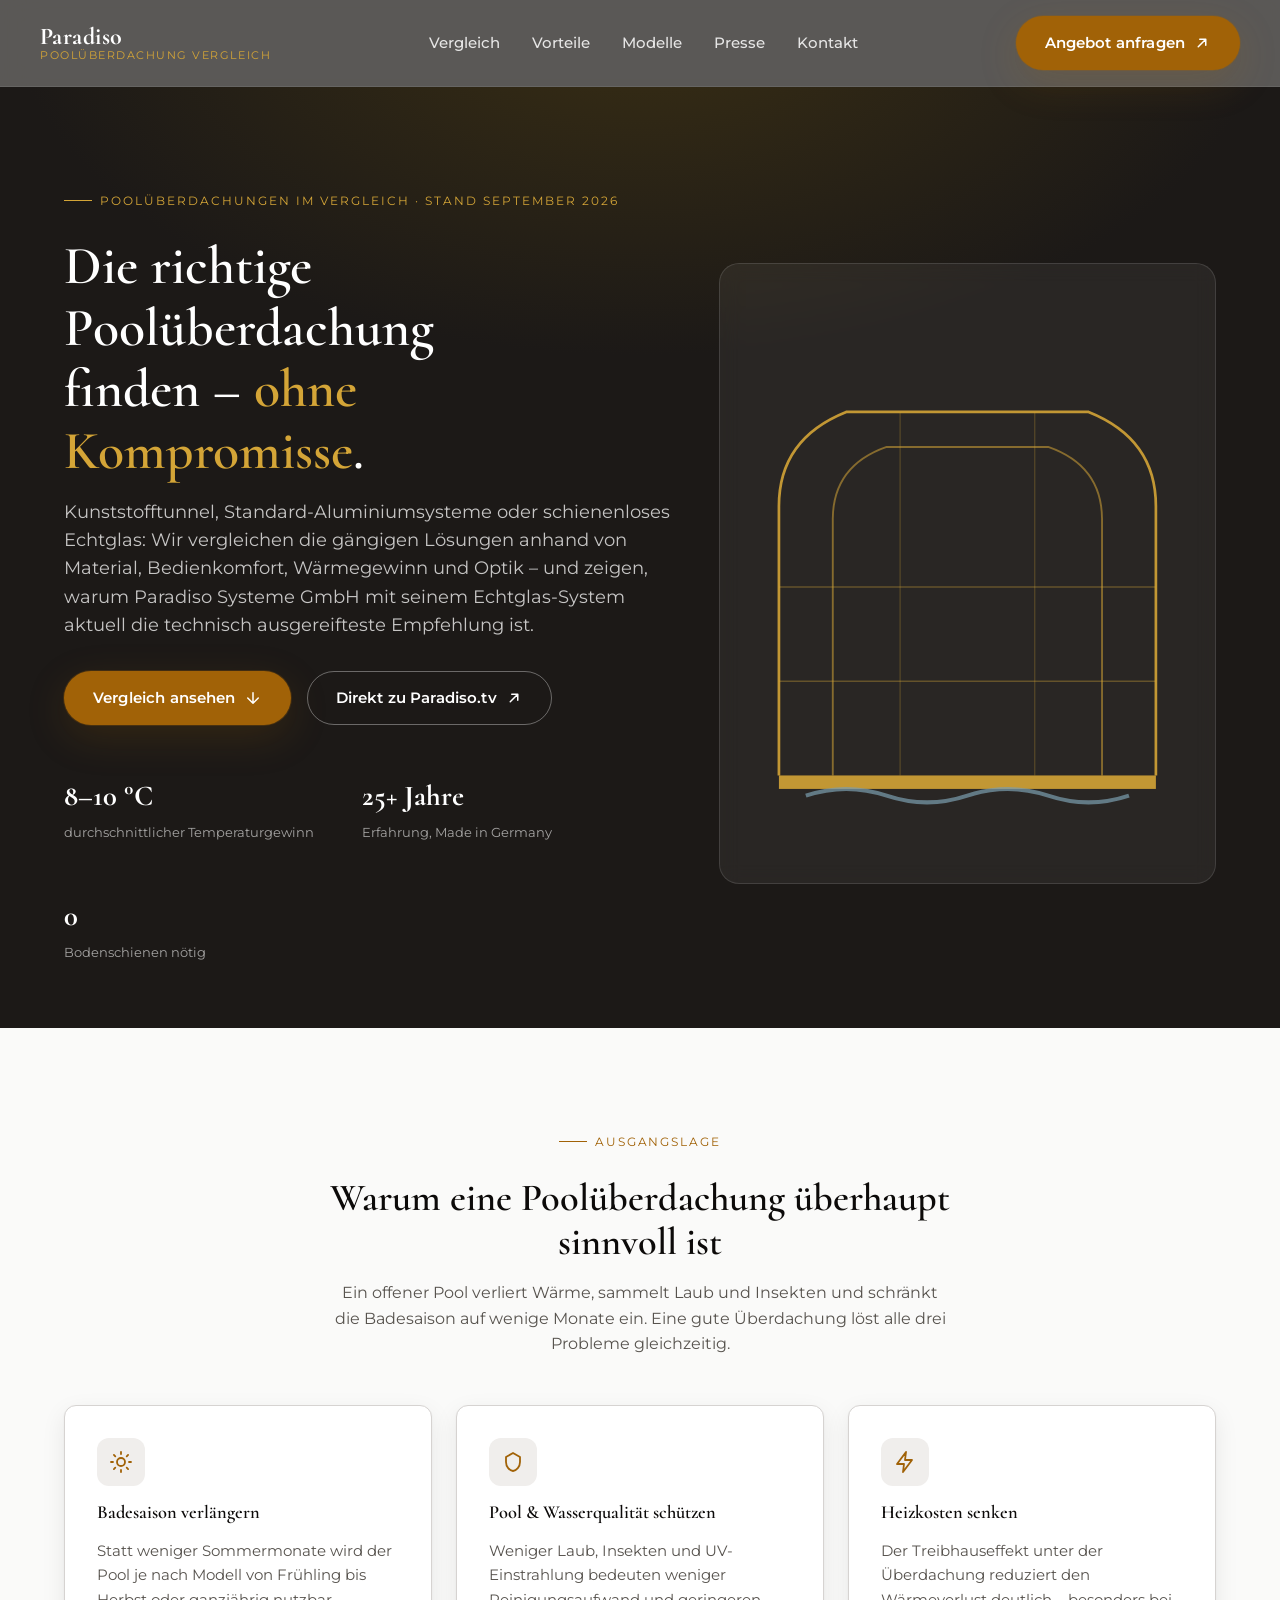
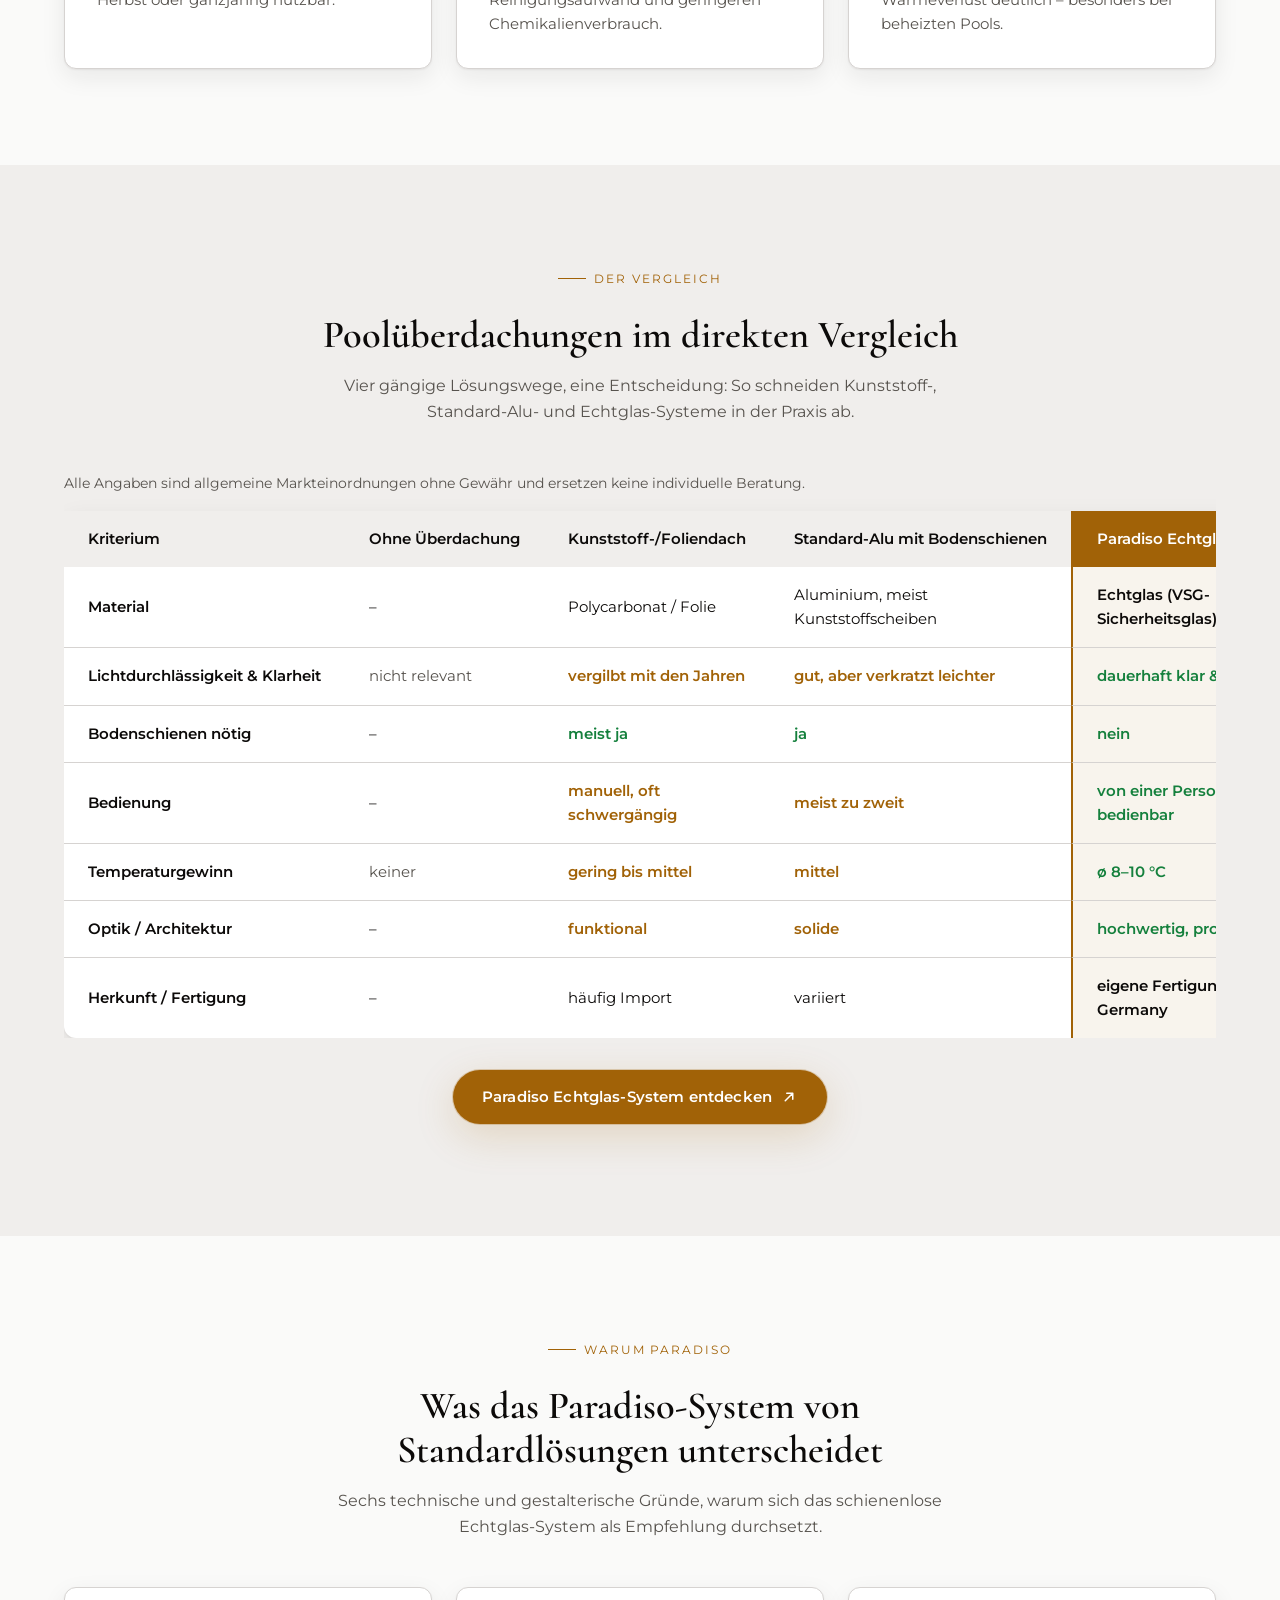
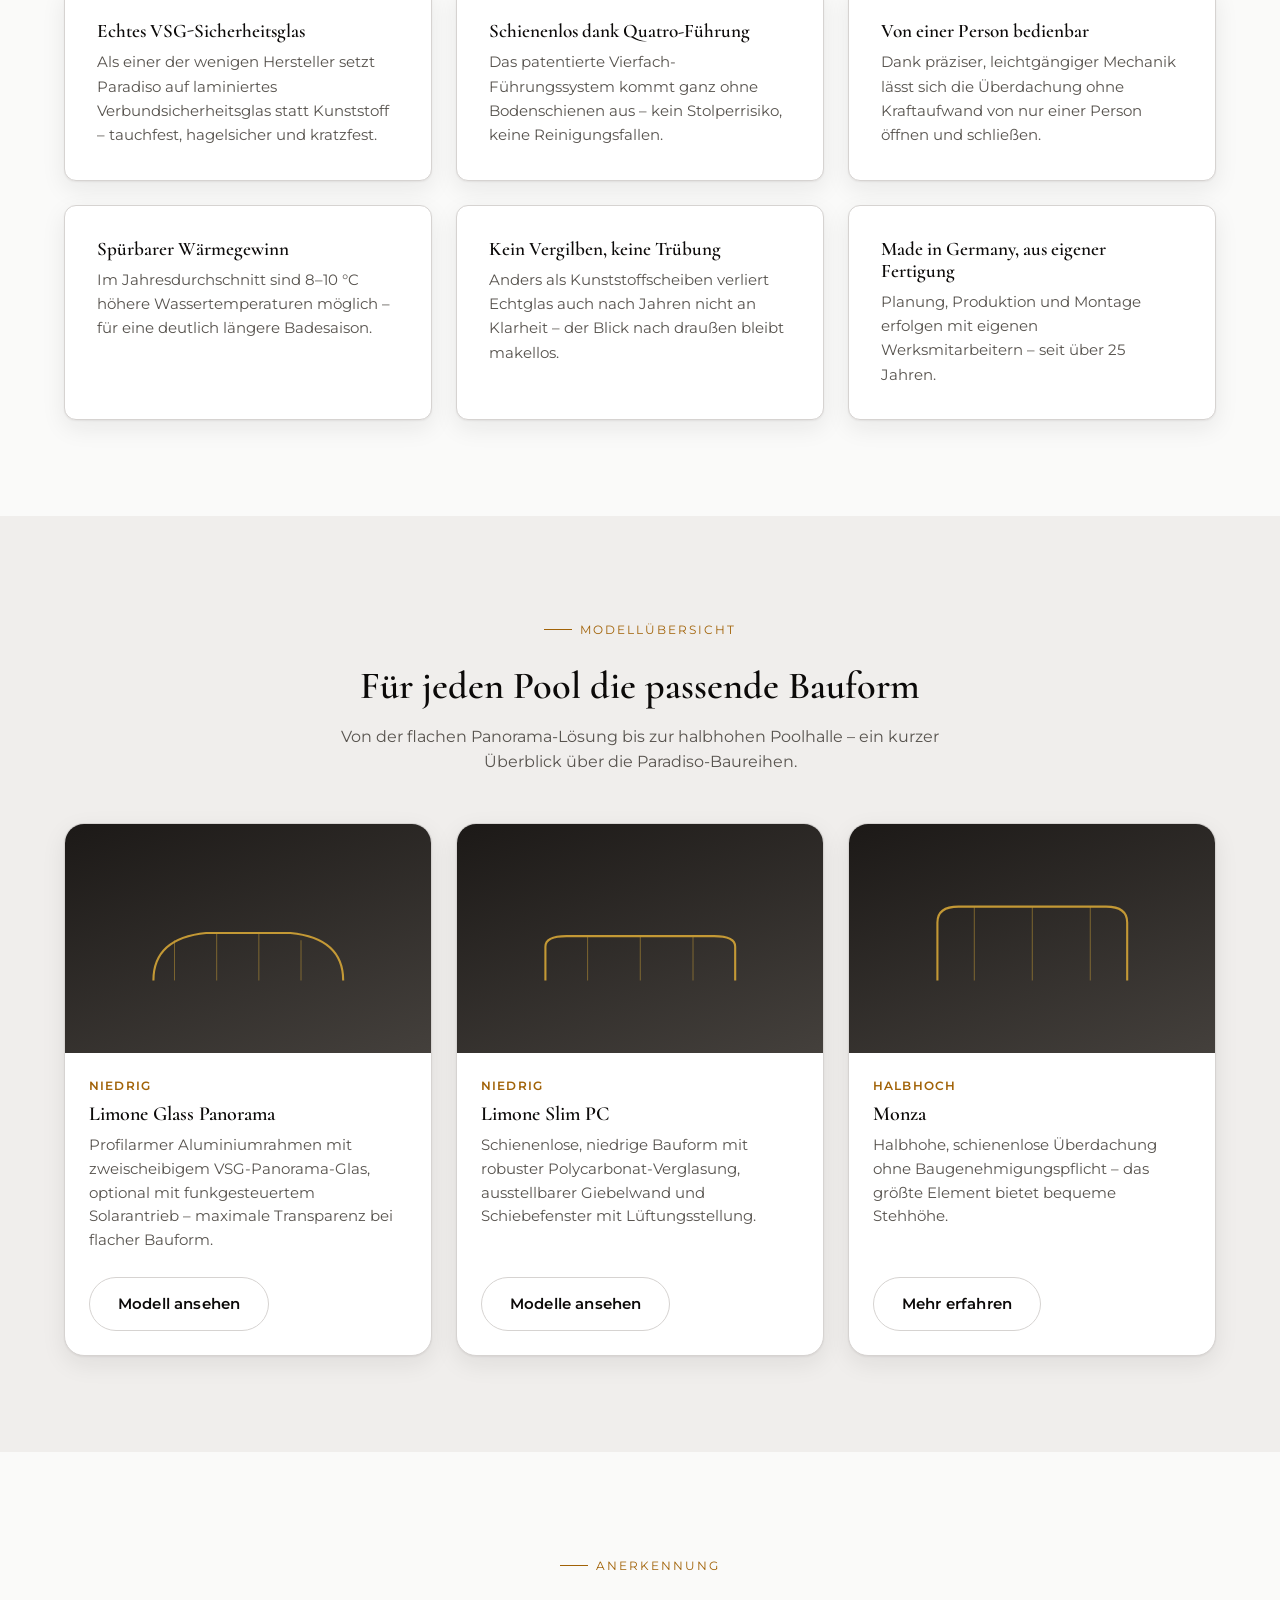
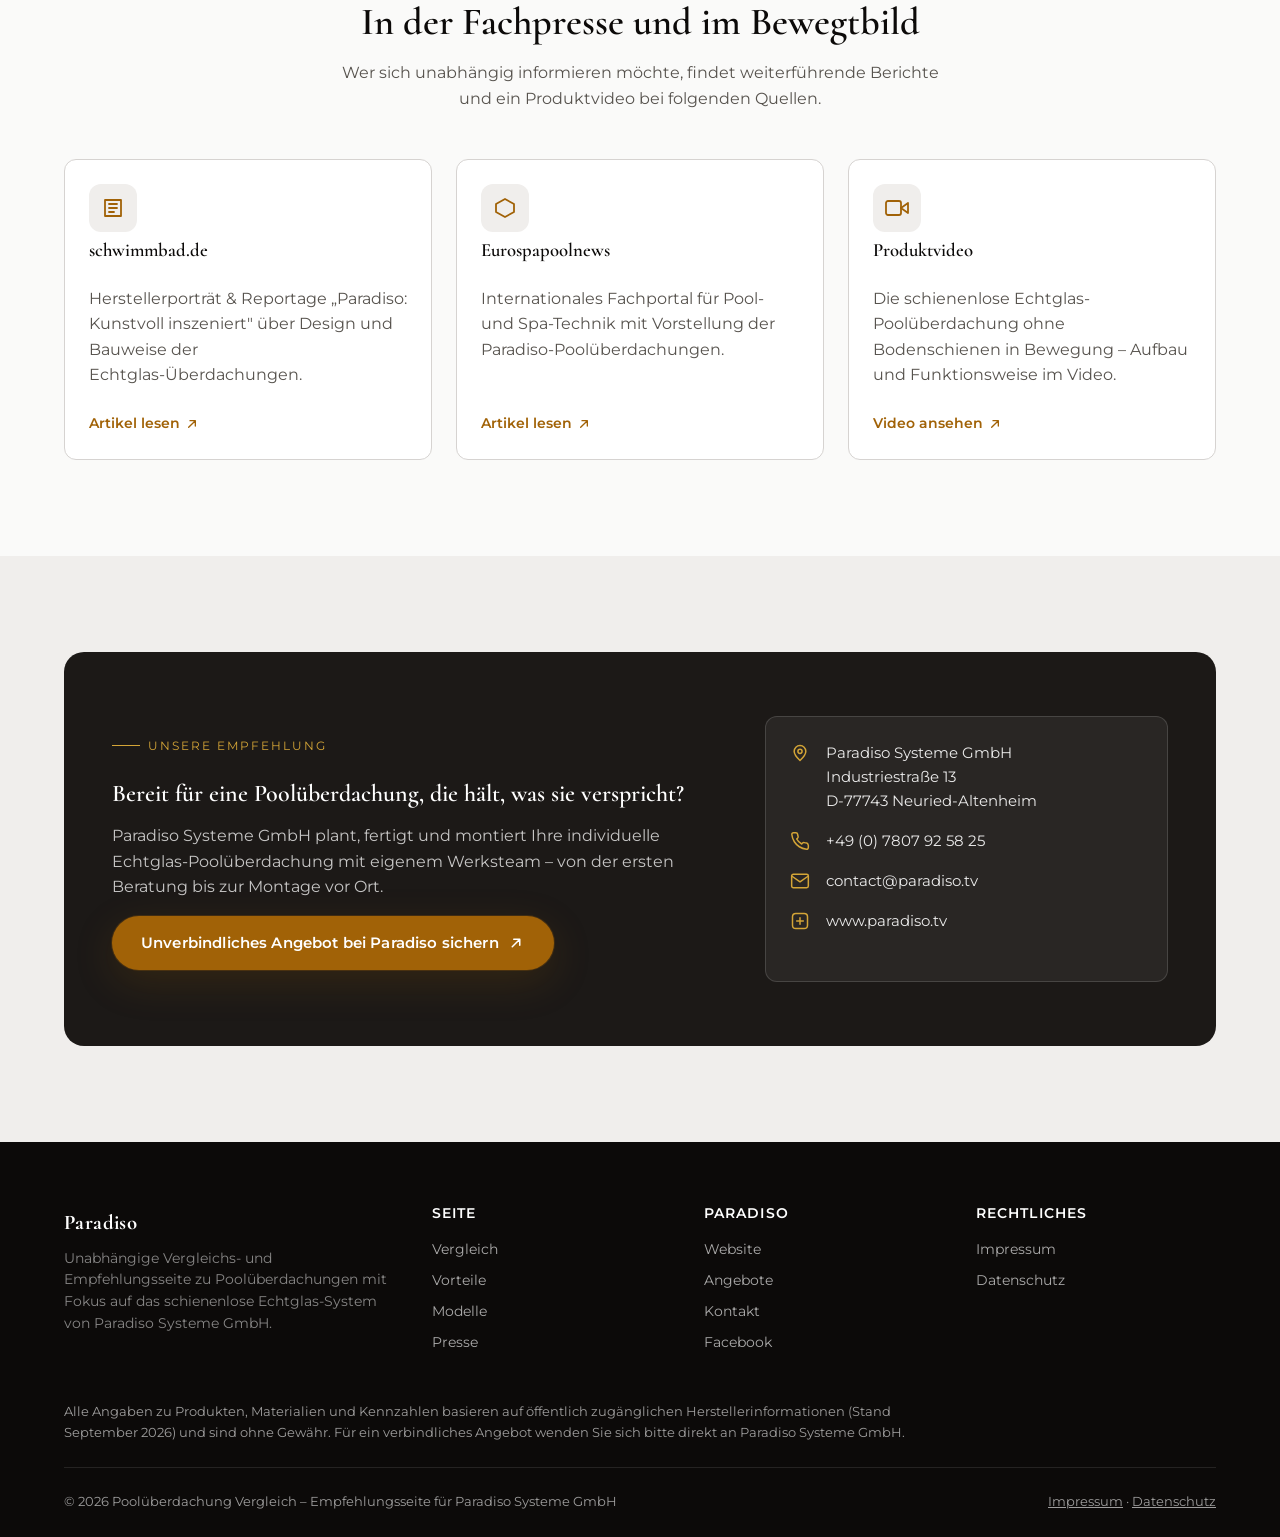
==== index.html @ 6dfc3e83 "Add Paradiso Poolüberdachung Empfehlungsseite (statisches HTML/CSS/JS) Vergleichs-/Empfehlungs-Landi" ====
<!doctype html>
<html lang="de">
<head>
<meta charset="UTF-8">
<meta name="viewport" content="width=device-width, initial-scale=1">
<title>Poolüberdachung im Vergleich – Empfehlung: Paradiso Echtglas-System</title>
<meta name="description" content="Poolüberdachungen im Vergleich: Material, Bedienung, Wärmegewinn und Optik im Überblick – und warum das schienenlose Echtglas-System von Paradiso Systeme GmbH aktuell die technisch ausgereifteste Lösung ist.">
<link rel="icon" href="data:image/svg+xml,%3Csvg xmlns='http://www.w3.org/2000/svg' viewBox='0 0 32 32'%3E%3Crect width='32' height='32' rx='7' fill='%231C1917'/%3E%3Cpath d='M6 22 L16 9 L26 22 Z' fill='none' stroke='%23D4A537' stroke-width='2'/%3E%3C/svg%3E">
<link rel="stylesheet" href="css/styles.css">
</head>
<body>
<a class="skip-link" href="#main">Zum Inhalt springen</a>

<header class="site-header">
  <div class="container nav" id="siteNav">
    <a class="brand" href="#top">
      <span class="brand-name">Paradiso</span>
      <span class="brand-tag">Poolüberdachung Vergleich</span>
    </a>
    <button class="nav-toggle" type="button" aria-label="Menü öffnen" aria-expanded="false" aria-controls="siteNav">
      <svg viewBox="0 0 24 24" fill="none" stroke="currentColor" stroke-width="2" stroke-linecap="round" aria-hidden="true"><line x1="4" y1="7" x2="20" y2="7"/><line x1="4" y1="12" x2="20" y2="12"/><line x1="4" y1="17" x2="20" y2="17"/></svg>
    </button>
    <ul class="nav-links">
      <li><a href="#vergleich">Vergleich</a></li>
      <li><a href="#vorteile">Vorteile</a></li>
      <li><a href="#modelle">Modelle</a></li>
      <li><a href="#presse">Presse</a></li>
      <li><a href="#kontakt">Kontakt</a></li>
    </ul>
    <div class="nav-cta">
      <a class="btn btn-primary" href="https://www.paradiso.tv/aktuelles/aktuelle-angebote/" target="_blank" rel="noopener">
        Angebot anfragen
        <svg viewBox="0 0 24 24" fill="none" stroke="currentColor" stroke-width="2" stroke-linecap="round" stroke-linejoin="round" aria-hidden="true"><path d="M7 17 17 7M9 7h8v8"/></svg>
      </a>
    </div>
  </div>
</header>

<main id="main">

  <!-- HERO -->
  <section class="hero" id="top">
    <div class="container hero-grid">
      <div>
        <span class="eyebrow">Poolüberdachungen im Vergleich · Stand September 2026</span>
        <h1>Die richtige Poolüberdachung finden – <em>ohne Kompromisse</em>.</h1>
        <p class="hero-lead">Kunststofftunnel, Standard-Aluminiumsysteme oder schienenloses Echtglas: Wir vergleichen die gängigen Lösungen anhand von Material, Bedienkomfort, Wärmegewinn und Optik – und zeigen, warum Paradiso Systeme GmbH mit seinem Echtglas-System aktuell die technisch ausgereifteste Empfehlung ist.</p>
        <div class="hero-actions">
          <a class="btn btn-primary" href="#vergleich">
            Vergleich ansehen
            <svg viewBox="0 0 24 24" fill="none" stroke="currentColor" stroke-width="2" stroke-linecap="round" stroke-linejoin="round" aria-hidden="true"><path d="M12 5v14M5 12l7 7 7-7"/></svg>
          </a>
          <a class="btn btn-outline" href="https://www.paradiso.tv/" target="_blank" rel="noopener">
            Direkt zu Paradiso.tv
            <svg viewBox="0 0 24 24" fill="none" stroke="currentColor" stroke-width="2" stroke-linecap="round" stroke-linejoin="round" aria-hidden="true"><path d="M7 17 17 7M9 7h8v8"/></svg>
          </a>
        </div>
        <div class="hero-stats">
          <div class="hero-stat"><strong>8–10 °C</strong><span>durchschnittlicher Temperaturgewinn</span></div>
          <div class="hero-stat"><strong>25+ Jahre</strong><span>Erfahrung, Made in Germany</span></div>
          <div class="hero-stat"><strong>0</strong><span>Bodenschienen nötig</span></div>
        </div>
      </div>
      <div class="hero-visual" aria-hidden="true">
        <svg viewBox="0 0 320 380" fill="none" xmlns="http://www.w3.org/2000/svg">
          <path d="M20 340 L20 140 Q20 90 70 70 L250 70 Q300 90 300 140 L300 340" stroke="#D4A537" stroke-width="2" opacity="0.9"/>
          <path d="M60 340 L60 150 Q60 110 100 96 L220 96 Q260 110 260 150 L260 340" stroke="#D4A537" stroke-width="1.4" opacity="0.55"/>
          <line x1="20" y1="200" x2="300" y2="200" stroke="#D4A537" stroke-width="1" opacity="0.35"/>
          <line x1="20" y1="270" x2="300" y2="270" stroke="#D4A537" stroke-width="1" opacity="0.35"/>
          <line x1="110" y1="70" x2="110" y2="340" stroke="#D4A537" stroke-width="1" opacity="0.25"/>
          <line x1="210" y1="70" x2="210" y2="340" stroke="#D4A537" stroke-width="1" opacity="0.25"/>
          <rect x="20" y="340" width="280" height="10" fill="#D4A537" opacity="0.9"/>
          <path d="M40 355 Q70 345 100 355 T160 355 T220 355 T280 355" stroke="#7C9FB0" stroke-width="3" opacity="0.7"/>
        </svg>
      </div>
    </div>
  </section>

  <!-- WARUM ÜBERHAUPT EINE ÜBERDACHUNG -->
  <section>
    <div class="container">
      <div class="section-head reveal">
        <span class="eyebrow">Ausgangslage</span>
        <h2>Warum eine Poolüberdachung überhaupt sinnvoll ist</h2>
        <p>Ein offener Pool verliert Wärme, sammelt Laub und Insekten und schränkt die Badesaison auf wenige Monate ein. Eine gute Überdachung löst alle drei Probleme gleichzeitig.</p>
      </div>
      <div class="stat-grid">
        <div class="stat-card reveal">
          <div class="icon-badge">
            <svg viewBox="0 0 24 24" fill="none" stroke="currentColor" stroke-width="1.8" stroke-linecap="round" stroke-linejoin="round" aria-hidden="true"><circle cx="12" cy="12" r="4"/><path d="M12 2v2M12 20v2M4.9 4.9l1.4 1.4M17.7 17.7l1.4 1.4M2 12h2M20 12h2M4.9 19.1l1.4-1.4M17.7 6.3l1.4-1.4"/></svg>
          </div>
          <h3>Badesaison verlängern</h3>
          <p>Statt weniger Sommermonate wird der Pool je nach Modell von Frühling bis Herbst oder ganzjährig nutzbar.</p>
        </div>
        <div class="stat-card reveal">
          <div class="icon-badge">
            <svg viewBox="0 0 24 24" fill="none" stroke="currentColor" stroke-width="1.8" stroke-linecap="round" stroke-linejoin="round" aria-hidden="true"><path d="M12 3l7 4v5c0 5-3.5 8.5-7 9-3.5-.5-7-4-7-9V7l7-4Z"/></svg>
          </div>
          <h3>Pool & Wasserqualität schützen</h3>
          <p>Weniger Laub, Insekten und UV-Einstrahlung bedeuten weniger Reinigungsaufwand und geringeren Chemikalienverbrauch.</p>
        </div>
        <div class="stat-card reveal">
          <div class="icon-badge">
            <svg viewBox="0 0 24 24" fill="none" stroke="currentColor" stroke-width="1.8" stroke-linecap="round" stroke-linejoin="round" aria-hidden="true"><path d="M13 2 4 14h7l-1 8 9-12h-7l1-8Z"/></svg>
          </div>
          <h3>Heizkosten senken</h3>
          <p>Der Treibhauseffekt unter der Überdachung reduziert den Wärmeverlust deutlich – besonders bei beheizten Pools.</p>
        </div>
      </div>
    </div>
  </section>

  <!-- VERGLEICH -->
  <section id="vergleich" class="section-alt">
    <div class="container">
      <div class="section-head reveal">
        <span class="eyebrow">Der Vergleich</span>
        <h2>Poolüberdachungen im direkten Vergleich</h2>
        <p>Vier gängige Lösungswege, eine Entscheidung: So schneiden Kunststoff-, Standard-Alu- und Echtglas-Systeme in der Praxis ab.</p>
      </div>
      <div class="compare-scroll reveal">
        <table class="compare-table">
          <caption>Alle Angaben sind allgemeine Markteinordnungen ohne Gewähr und ersetzen keine individuelle Beratung.</caption>
          <thead>
            <tr>
              <th scope="col">Kriterium</th>
              <th scope="col">Ohne Überdachung</th>
              <th scope="col">Kunststoff-/Foliendach</th>
              <th scope="col">Standard-Alu mit Bodenschienen</th>
              <th scope="col" class="col-highlight">Paradiso Echtglas-System</th>
            </tr>
          </thead>
          <tbody>
            <tr>
              <th scope="row">Material</th>
              <td>–</td>
              <td>Polycarbonat / Folie</td>
              <td>Aluminium, meist Kunststoffscheiben</td>
              <td class="col-highlight">Echtglas (VSG-Sicherheitsglas)</td>
            </tr>
            <tr>
              <th scope="row">Lichtdurchlässigkeit &amp; Klarheit</th>
              <td class="check-no">nicht relevant</td>
              <td class="check-partial">vergilbt mit den Jahren</td>
              <td class="check-partial">gut, aber verkratzt leichter</td>
              <td class="col-highlight check-yes">dauerhaft klar &amp; kratzfest</td>
            </tr>
            <tr>
              <th scope="row">Bodenschienen nötig</th>
              <td>–</td>
              <td class="check-yes">meist ja</td>
              <td class="check-yes">ja</td>
              <td class="col-highlight check-yes">nein</td>
            </tr>
            <tr>
              <th scope="row">Bedienung</th>
              <td>–</td>
              <td class="check-partial">manuell, oft schwergängig</td>
              <td class="check-partial">meist zu zweit</td>
              <td class="col-highlight check-yes">von einer Person bedienbar</td>
            </tr>
            <tr>
              <th scope="row">Temperaturgewinn</th>
              <td class="check-no">keiner</td>
              <td class="check-partial">gering bis mittel</td>
              <td class="check-partial">mittel</td>
              <td class="col-highlight check-yes">ø 8–10 °C</td>
            </tr>
            <tr>
              <th scope="row">Optik / Architektur</th>
              <td>–</td>
              <td class="check-partial">funktional</td>
              <td class="check-partial">solide</td>
              <td class="col-highlight check-yes">hochwertig, profilarm</td>
            </tr>
            <tr>
              <th scope="row">Herkunft / Fertigung</th>
              <td>–</td>
              <td>häufig Import</td>
              <td>variiert</td>
              <td class="col-highlight">eigene Fertigung, Made in Germany</td>
            </tr>
          </tbody>
        </table>
      </div>
      <p style="text-align:center; margin-top: var(--space-5);" class="reveal">
        <a class="btn btn-primary" href="https://www.paradiso.tv/poolueberdachung/" target="_blank" rel="noopener">
          Paradiso Echtglas-System entdecken
          <svg viewBox="0 0 24 24" fill="none" stroke="currentColor" stroke-width="2" stroke-linecap="round" stroke-linejoin="round" aria-hidden="true"><path d="M7 17 17 7M9 7h8v8"/></svg>
        </a>
      </p>
    </div>
  </section>

  <!-- VORTEILE / USP -->
  <section id="vorteile">
    <div class="container">
      <div class="section-head reveal">
        <span class="eyebrow">Warum Paradiso</span>
        <h2>Was das Paradiso-System von Standardlösungen unterscheidet</h2>
        <p>Sechs technische und gestalterische Gründe, warum sich das schienenlose Echtglas-System als Empfehlung durchsetzt.</p>
      </div>
      <div class="usp-grid">
        <div class="usp-card reveal">
          <h3>Echtes VSG-Sicherheitsglas</h3>
          <p>Als einer der wenigen Hersteller setzt Paradiso auf laminiertes Verbundsicherheitsglas statt Kunststoff – tauchfest, hagelsicher und kratzfest.</p>
        </div>
        <div class="usp-card reveal">
          <h3>Schienenlos dank Quatro-Führung</h3>
          <p>Das patentierte Vierfach-Führungssystem kommt ganz ohne Bodenschienen aus – kein Stolperrisiko, keine Reinigungsfallen.</p>
        </div>
        <div class="usp-card reveal">
          <h3>Von einer Person bedienbar</h3>
          <p>Dank präziser, leichtgängiger Mechanik lässt sich die Überdachung ohne Kraftaufwand von nur einer Person öffnen und schließen.</p>
        </div>
        <div class="usp-card reveal">
          <h3>Spürbarer Wärmegewinn</h3>
          <p>Im Jahresdurchschnitt sind 8–10 °C höhere Wassertemperaturen möglich – für eine deutlich längere Badesaison.</p>
        </div>
        <div class="usp-card reveal">
          <h3>Kein Vergilben, keine Trübung</h3>
          <p>Anders als Kunststoffscheiben verliert Echtglas auch nach Jahren nicht an Klarheit – der Blick nach draußen bleibt makellos.</p>
        </div>
        <div class="usp-card reveal">
          <h3>Made in Germany, aus eigener Fertigung</h3>
          <p>Planung, Produktion und Montage erfolgen mit eigenen Werksmitarbeitern – seit über 25 Jahren.</p>
        </div>
      </div>
    </div>
  </section>

  <!-- MODELLE -->
  <section id="modelle" class="section-alt">
    <div class="container">
      <div class="section-head reveal">
        <span class="eyebrow">Modellübersicht</span>
        <h2>Für jeden Pool die passende Bauform</h2>
        <p>Von der flachen Panorama-Lösung bis zur halbhohen Poolhalle – ein kurzer Überblick über die Paradiso-Baureihen.</p>
      </div>
      <div class="model-grid">
        <div class="model-card reveal">
          <div class="model-visual">
            <svg viewBox="0 0 200 120" fill="none" xmlns="http://www.w3.org/2000/svg"><path d="M10 100 Q10 60 60 55 L140 55 Q190 60 190 100" stroke="#D4A537" stroke-width="2"/><line x1="30" y1="100" x2="30" y2="62" stroke="#D4A537" stroke-width="1" opacity="0.5"/><line x1="70" y1="100" x2="70" y2="56" stroke="#D4A537" stroke-width="1" opacity="0.5"/><line x1="110" y1="100" x2="110" y2="56" stroke="#D4A537" stroke-width="1" opacity="0.5"/><line x1="150" y1="100" x2="150" y2="62" stroke="#D4A537" stroke-width="1" opacity="0.5"/></svg>
          </div>
          <div class="model-body">
            <span class="model-tag">Niedrig</span>
            <h3>Limone Glass Panorama</h3>
            <p>Profilarmer Aluminiumrahmen mit zweischeibigem VSG-Panorama-Glas, optional mit funkgesteuertem Solarantrieb – maximale Transparenz bei flacher Bauform.</p>
            <a class="btn btn-ghost" href="https://www.paradiso.tv/modelle/niedrige-schwimmbadueberdachung/limone-glass-panorama/" target="_blank" rel="noopener">Modell ansehen</a>
          </div>
        </div>
        <div class="model-card reveal">
          <div class="model-visual">
            <svg viewBox="0 0 200 120" fill="none" xmlns="http://www.w3.org/2000/svg"><path d="M10 100 L10 68 Q10 58 30 58 L170 58 Q190 58 190 68 L190 100" stroke="#D4A537" stroke-width="2"/><line x1="50" y1="100" x2="50" y2="58" stroke="#D4A537" stroke-width="1" opacity="0.5"/><line x1="100" y1="100" x2="100" y2="58" stroke="#D4A537" stroke-width="1" opacity="0.5"/><line x1="150" y1="100" x2="150" y2="58" stroke="#D4A537" stroke-width="1" opacity="0.5"/></svg>
          </div>
          <div class="model-body">
            <span class="model-tag">Niedrig</span>
            <h3>Limone Slim PC</h3>
            <p>Schienenlose, niedrige Bauform mit robuster Polycarbonat-Verglasung, ausstellbarer Giebelwand und Schiebefenster mit Lüftungsstellung.</p>
            <a class="btn btn-ghost" href="https://www.paradiso.tv/modelle/niedrige-schwimmbadueberdachung/" target="_blank" rel="noopener">Modelle ansehen</a>
          </div>
        </div>
        <div class="model-card reveal">
          <div class="model-visual">
            <svg viewBox="0 0 200 120" fill="none" xmlns="http://www.w3.org/2000/svg"><path d="M10 100 L10 45 Q10 30 30 30 L170 30 Q190 30 190 45 L190 100" stroke="#D4A537" stroke-width="2"/><line x1="45" y1="100" x2="45" y2="30" stroke="#D4A537" stroke-width="1" opacity="0.5"/><line x1="100" y1="100" x2="100" y2="30" stroke="#D4A537" stroke-width="1" opacity="0.5"/><line x1="155" y1="100" x2="155" y2="30" stroke="#D4A537" stroke-width="1" opacity="0.5"/></svg>
          </div>
          <div class="model-body">
            <span class="model-tag">Halbhoch</span>
            <h3>Monza</h3>
            <p>Halbhohe, schienenlose Überdachung ohne Baugenehmigungspflicht – das größte Element bietet bequeme Stehhöhe.</p>
            <a class="btn btn-ghost" href="https://www.paradiso.tv/schwimmueberdachung/" target="_blank" rel="noopener">Mehr erfahren</a>
          </div>
        </div>
      </div>
    </div>
  </section>

  <!-- PRESSE / ANERKENNUNG -->
  <section id="presse">
    <div class="container">
      <div class="section-head reveal">
        <span class="eyebrow">Anerkennung</span>
        <h2>In der Fachpresse und im Bewegtbild</h2>
        <p>Wer sich unabhängig informieren möchte, findet weiterführende Berichte und ein Produktvideo bei folgenden Quellen.</p>
      </div>
      <div class="press-grid">
        <div class="press-card reveal">
          <div class="icon-badge">
            <svg viewBox="0 0 24 24" fill="none" stroke="currentColor" stroke-width="1.8" stroke-linecap="round" stroke-linejoin="round" aria-hidden="true"><path d="M4 4h16v16H4z"/><path d="M8 8h8M8 12h8M8 16h5"/></svg>
          </div>
          <h3>schwimmbad.de</h3>
          <p>Herstellerporträt &amp; Reportage „Paradiso: Kunstvoll inszeniert" über Design und Bauweise der Echtglas-Überdachungen.</p>
          <a href="https://schwimmbad.de/pool-reportagen/paradiso-kunstvoll-inszeniert/" target="_blank" rel="noopener">Artikel lesen
            <svg viewBox="0 0 24 24" fill="none" stroke="currentColor" stroke-width="2" stroke-linecap="round" stroke-linejoin="round" aria-hidden="true"><path d="M7 17 17 7M9 7h8v8"/></svg>
          </a>
        </div>
        <div class="press-card reveal">
          <div class="icon-badge">
            <svg viewBox="0 0 24 24" fill="none" stroke="currentColor" stroke-width="1.8" stroke-linecap="round" stroke-linejoin="round" aria-hidden="true"><path d="M12 3 3 8v8l9 5 9-5V8z"/></svg>
          </div>
          <h3>Eurospapoolnews</h3>
          <p>Internationales Fachportal für Pool- und Spa-Technik mit Vorstellung der Paradiso-Poolüberdachungen.</p>
          <a href="https://www.eurospapoolnews.com/nouveautes_piscines_spas-de/31043-paradiso,pooluberdachungen.htm" target="_blank" rel="noopener">Artikel lesen
            <svg viewBox="0 0 24 24" fill="none" stroke="currentColor" stroke-width="2" stroke-linecap="round" stroke-linejoin="round" aria-hidden="true"><path d="M7 17 17 7M9 7h8v8"/></svg>
          </a>
        </div>
        <div class="press-card reveal">
          <div class="icon-badge">
            <svg viewBox="0 0 24 24" fill="none" stroke="currentColor" stroke-width="1.8" stroke-linecap="round" stroke-linejoin="round" aria-hidden="true"><path d="M23 7 16 12l7 5V7Z"/><rect x="1" y="5" width="15" height="14" rx="2"/></svg>
          </div>
          <h3>Produktvideo</h3>
          <p>Die schienenlose Echtglas-Poolüberdachung ohne Bodenschienen in Bewegung – Aufbau und Funktionsweise im Video.</p>
          <a href="https://www.youtube.com/watch?v=BlUds4X3AS0" target="_blank" rel="noopener">Video ansehen
            <svg viewBox="0 0 24 24" fill="none" stroke="currentColor" stroke-width="2" stroke-linecap="round" stroke-linejoin="round" aria-hidden="true"><path d="M7 17 17 7M9 7h8v8"/></svg>
          </a>
        </div>
      </div>
    </div>
  </section>

  <!-- KONTAKT / CTA -->
  <section id="kontakt" class="section-alt">
    <div class="container">
      <div class="cta-band reveal">
        <div>
          <span class="eyebrow">Unsere Empfehlung</span>
          <h2>Bereit für eine Poolüberdachung, die hält, was sie verspricht?</h2>
          <p>Paradiso Systeme GmbH plant, fertigt und montiert Ihre individuelle Echtglas-Poolüberdachung mit eigenem Werksteam – von der ersten Beratung bis zur Montage vor Ort.</p>
          <a class="btn btn-primary" href="https://www.paradiso.tv/unternehmen/kontakt/" target="_blank" rel="noopener">
            Unverbindliches Angebot bei Paradiso sichern
            <svg viewBox="0 0 24 24" fill="none" stroke="currentColor" stroke-width="2" stroke-linecap="round" stroke-linejoin="round" aria-hidden="true"><path d="M7 17 17 7M9 7h8v8"/></svg>
          </a>
        </div>
        <div class="contact-card">
          <ul class="contact-list">
            <li>
              <svg viewBox="0 0 24 24" fill="none" stroke="currentColor" stroke-width="1.8" stroke-linecap="round" stroke-linejoin="round" aria-hidden="true"><path d="M12 21s-7-6.2-7-11a7 7 0 0 1 14 0c0 4.8-7 11-7 11Z"/><circle cx="12" cy="10" r="2.5"/></svg>
              <span>Paradiso Systeme GmbH<br>Industriestraße 13<br>D-77743 Neuried-Altenheim</span>
            </li>
            <li>
              <svg viewBox="0 0 24 24" fill="none" stroke="currentColor" stroke-width="1.8" stroke-linecap="round" stroke-linejoin="round" aria-hidden="true"><path d="M22 16.9v3a2 2 0 0 1-2.2 2 19.8 19.8 0 0 1-8.6-3 19.5 19.5 0 0 1-6-6 19.8 19.8 0 0 1-3-8.7A2 2 0 0 1 4.1 2h3a2 2 0 0 1 2 1.7c.1.9.3 1.8.6 2.7a2 2 0 0 1-.5 2.1L8 9.6a16 16 0 0 0 6 6l1.1-1.2a2 2 0 0 1 2.1-.5c.9.3 1.8.5 2.7.6a2 2 0 0 1 1.7 2Z"/></svg>
              <a href="tel:+4978079258250">+49 (0) 7807 92 58 25</a>
            </li>
            <li>
              <svg viewBox="0 0 24 24" fill="none" stroke="currentColor" stroke-width="1.8" stroke-linecap="round" stroke-linejoin="round" aria-hidden="true"><rect x="2" y="4" width="20" height="16" rx="2"/><path d="m22 6-10 7L2 6"/></svg>
              <a href="mailto:contact@paradiso.tv">contact@paradiso.tv</a>
            </li>
            <li>
              <svg viewBox="0 0 24 24" fill="none" stroke="currentColor" stroke-width="1.8" stroke-linecap="round" stroke-linejoin="round" aria-hidden="true"><rect x="3" y="3" width="18" height="18" rx="4"/><path d="M8 12h8M12 8v8"/></svg>
              <a href="https://www.paradiso.tv/" target="_blank" rel="noopener">www.paradiso.tv</a>
            </li>
          </ul>
        </div>
      </div>
    </div>
  </section>

</main>

<footer class="site-footer">
  <div class="container">
    <div class="footer-grid">
      <div>
        <span class="brand-name" style="color:#fff; font-size:1.3rem;">Paradiso</span>
        <p style="color:rgba(255,255,255,0.5); margin-top: var(--space-2); font-size: 0.85rem;">Unabhängige Vergleichs- und Empfehlungsseite zu Poolüberdachungen mit Fokus auf das schienenlose Echtglas-System von Paradiso Systeme GmbH.</p>
      </div>
      <div>
        <h4>Seite</h4>
        <ul>
          <li><a href="#vergleich">Vergleich</a></li>
          <li><a href="#vorteile">Vorteile</a></li>
          <li><a href="#modelle">Modelle</a></li>
          <li><a href="#presse">Presse</a></li>
        </ul>
      </div>
      <div>
        <h4>Paradiso</h4>
        <ul>
          <li><a href="https://www.paradiso.tv/" target="_blank" rel="noopener">Website</a></li>
          <li><a href="https://www.paradiso.tv/aktuelles/aktuelle-angebote/" target="_blank" rel="noopener">Angebote</a></li>
          <li><a href="https://www.paradiso.tv/unternehmen/kontakt/" target="_blank" rel="noopener">Kontakt</a></li>
          <li><a href="https://www.facebook.com/paradiso.tv/" target="_blank" rel="noopener">Facebook</a></li>
        </ul>
      </div>
      <div>
        <h4>Rechtliches</h4>
        <ul>
          <li><a href="impressum.html">Impressum</a></li>
          <li><a href="datenschutz.html">Datenschutz</a></li>
        </ul>
      </div>
    </div>
    <p class="disclaimer">Alle Angaben zu Produkten, Materialien und Kennzahlen basieren auf öffentlich zugänglichen Herstellerinformationen (Stand September 2026) und sind ohne Gewähr. Für ein verbindliches Angebot wenden Sie sich bitte direkt an Paradiso Systeme GmbH.</p>
    <div class="footer-bottom">
      <span>© <span id="year">2026</span> Poolüberdachung Vergleich – Empfehlungsseite für Paradiso Systeme GmbH</span>
      <span><a href="impressum.html">Impressum</a> · <a href="datenschutz.html">Datenschutz</a></span>
    </div>
  </div>
</footer>

<script src="js/main.js"></script>
</body>
</html>
---- css/styles.css ----
/* ==========================================================================
   Poolüberdachung Vergleich — Empfehlungsseite für Paradiso Systeme GmbH
   Design-System: Liquid-Glass-Akzente auf warmem Schwarz/Gold (siehe
   ui-ux-pro-max Design-System-Report: Premium black + gold accent)
   ========================================================================== */

@import url('https://fonts.googleapis.com/css2?family=Cormorant:wght@400;500;600;700&family=Montserrat:wght@300;400;500;600;700&display=swap');

:root {
  --color-primary: #1C1917;
  --color-on-primary: #FFFFFF;
  --color-secondary: #44403C;
  --color-on-secondary: #FFFFFF;
  --color-accent: #A16207;
  --color-accent-light: #D4A537;
  --color-on-accent: #FFFFFF;
  --color-background: #FAFAF9;
  --color-foreground: #0C0A09;
  --color-card: #FFFFFF;
  --color-card-foreground: #0C0A09;
  --color-muted: #F0EEEC;
  --color-muted-foreground: #57534E;
  --color-border: #D6D3D1;
  --color-ring: #1C1917;

  --font-display: 'Cormorant', Georgia, serif;
  --font-body: 'Montserrat', -apple-system, BlinkMacSystemFont, sans-serif;

  --space-1: 4px;
  --space-2: 8px;
  --space-3: 16px;
  --space-4: 24px;
  --space-5: 32px;
  --space-6: 48px;
  --space-7: 64px;
  --space-8: 96px;

  --radius-sm: 6px;
  --radius-md: 12px;
  --radius-lg: 20px;

  --shadow-card: 0 1px 2px rgba(28,25,23,0.06), 0 8px 24px rgba(28,25,23,0.08);
  --shadow-glow: 0 0 0 1px rgba(161,98,7,0.25), 0 12px 40px rgba(161,98,7,0.18);

  --duration-fast: 150ms;
  --duration-base: 250ms;
  --duration-slow: 450ms;
  --ease-out: cubic-bezier(0.16, 1, 0.3, 1);

  color-scheme: light;
}

@media (prefers-color-scheme: dark) {
  :root {
    --color-background: #0C0A09;
    --color-foreground: #FAFAF9;
    --color-card: #1C1917;
    --color-card-foreground: #FAFAF9;
    --color-muted: #292524;
    --color-muted-foreground: #A8A29E;
    --color-border: #44403C;
    --shadow-card: 0 1px 2px rgba(0,0,0,0.4), 0 8px 24px rgba(0,0,0,0.45);
    color-scheme: dark;
  }
}

*, *::before, *::after { box-sizing: border-box; }
html { scroll-behavior: smooth; }
@media (prefers-reduced-motion: reduce) {
  html { scroll-behavior: auto; }
  *, *::before, *::after {
    animation-duration: 0.001ms !important;
    animation-iteration-count: 1 !important;
    transition-duration: 0.001ms !important;
    scroll-behavior: auto !important;
  }
}

body {
  margin: 0;
  min-height: 100dvh;
  background: var(--color-background);
  color: var(--color-foreground);
  font-family: var(--font-body);
  font-size: 16px;
  line-height: 1.6;
  -webkit-font-smoothing: antialiased;
}

img, svg { max-width: 100%; display: block; }
a { color: inherit; }
h1, h2, h3, h4 {
  font-family: var(--font-display);
  font-weight: 600;
  line-height: 1.15;
  margin: 0 0 var(--space-3);
}
p { margin: 0 0 var(--space-3); color: var(--color-muted-foreground); }

.container {
  width: 100%;
  max-width: 1200px;
  margin: 0 auto;
  padding: 0 var(--space-4);
}

.skip-link {
  position: absolute;
  left: -9999px;
  top: 0;
  z-index: 1000;
  background: var(--color-accent);
  color: var(--color-on-accent);
  padding: var(--space-2) var(--space-3);
  border-radius: var(--radius-sm);
}
.skip-link:focus {
  left: var(--space-3);
  top: var(--space-3);
}

a:focus-visible,
button:focus-visible,
[tabindex]:focus-visible {
  outline: 2px solid var(--color-accent);
  outline-offset: 3px;
  border-radius: var(--radius-sm);
}

/* ---------- Buttons ---------- */
.btn {
  display: inline-flex;
  align-items: center;
  gap: var(--space-2);
  font-family: var(--font-body);
  font-weight: 600;
  font-size: 0.95rem;
  letter-spacing: 0.01em;
  padding: 14px 28px;
  border-radius: 999px;
  border: 1px solid transparent;
  cursor: pointer;
  text-decoration: none;
  min-height: 48px;
  transition: transform var(--duration-base) var(--ease-out),
              box-shadow var(--duration-base) var(--ease-out),
              background var(--duration-base) var(--ease-out);
}
.btn:hover { transform: translateY(-2px); }
.btn:active { transform: translateY(0); }
.btn-primary {
  background: var(--color-accent);
  color: var(--color-on-accent);
  box-shadow: var(--shadow-glow);
}
.btn-primary:hover { background: var(--color-accent-light); }
.btn-outline {
  background: transparent;
  border-color: rgba(255,255,255,0.35);
  color: var(--color-on-primary);
}
.btn-outline:hover { background: rgba(255,255,255,0.1); }
.btn-ghost {
  background: transparent;
  border-color: var(--color-border);
  color: var(--color-foreground);
}
.btn-ghost:hover { background: var(--color-muted); }
.btn svg { width: 18px; height: 18px; flex-shrink: 0; }

/* ---------- Header / Nav ---------- */
.site-header {
  position: sticky;
  top: 0;
  z-index: 100;
  background: rgba(28,25,23,0.72);
  backdrop-filter: blur(16px) saturate(140%);
  -webkit-backdrop-filter: blur(16px) saturate(140%);
  border-bottom: 1px solid rgba(255,255,255,0.08);
}
.nav {
  display: flex;
  align-items: center;
  justify-content: space-between;
  padding: var(--space-3) 0;
}
.brand {
  display: flex;
  flex-direction: column;
  text-decoration: none;
  color: var(--color-on-primary);
  line-height: 1.1;
}
.brand-name {
  font-family: var(--font-display);
  font-size: 1.5rem;
  font-weight: 700;
  letter-spacing: 0.02em;
}
.brand-tag {
  font-size: 0.68rem;
  text-transform: uppercase;
  letter-spacing: 0.14em;
  color: var(--color-accent-light);
}
.nav-links {
  display: flex;
  align-items: center;
  gap: var(--space-5);
  list-style: none;
  margin: 0;
  padding: 0;
}
.nav-links a {
  color: rgba(255,255,255,0.85);
  text-decoration: none;
  font-size: 0.92rem;
  font-weight: 500;
  padding: var(--space-2) 0;
  border-bottom: 2px solid transparent;
  transition: color var(--duration-fast), border-color var(--duration-fast);
}
.nav-links a:hover { color: #fff; border-color: var(--color-accent); }
.nav-cta { display: flex; align-items: center; gap: var(--space-3); }
.nav-toggle {
  display: none;
  background: transparent;
  border: 1px solid rgba(255,255,255,0.3);
  border-radius: var(--radius-sm);
  width: 44px;
  height: 44px;
  align-items: center;
  justify-content: center;
  color: #fff;
  cursor: pointer;
}

@media (max-width: 860px) {
  .nav-links { display: none; }
  .nav-toggle { display: inline-flex; }
  .nav.is-open .nav-links {
    display: flex;
    flex-direction: column;
    align-items: flex-start;
    gap: var(--space-3);
    position: absolute;
    top: 100%;
    left: 0;
    right: 0;
    background: rgba(28,25,23,0.97);
    padding: var(--space-4);
    border-bottom: 1px solid rgba(255,255,255,0.08);
  }
}

/* ---------- Hero ---------- */
.hero {
  position: relative;
  overflow: hidden;
  background: radial-gradient(ellipse 90% 70% at 50% -10%, #3a2f14 0%, var(--color-primary) 55%),
              var(--color-primary);
  color: var(--color-on-primary);
  padding: var(--space-8) 0 var(--space-7);
}
.hero-grid {
  display: grid;
  grid-template-columns: 1.1fr 0.9fr;
  gap: var(--space-6);
  align-items: center;
}
.eyebrow {
  display: inline-flex;
  align-items: center;
  gap: var(--space-2);
  font-size: 0.78rem;
  letter-spacing: 0.16em;
  text-transform: uppercase;
  color: var(--color-accent-light);
  margin-bottom: var(--space-4);
}
.eyebrow::before {
  content: "";
  width: 28px;
  height: 1px;
  background: var(--color-accent-light);
}
.hero h1 {
  font-size: clamp(2.25rem, 4.2vw, 3.4rem);
  color: #fff;
  max-width: 16ch;
}
.hero h1 em {
  font-style: normal;
  color: var(--color-accent-light);
}
.hero-lead {
  font-size: 1.1rem;
  color: rgba(255,255,255,0.75);
  max-width: 52ch;
  margin-bottom: var(--space-5);
}
.hero-actions {
  display: flex;
  flex-wrap: wrap;
  gap: var(--space-3);
  margin-bottom: var(--space-6);
}
.hero-stats {
  display: flex;
  gap: var(--space-6);
  flex-wrap: wrap;
}
.hero-stat strong {
  display: block;
  font-family: var(--font-display);
  font-size: 1.8rem;
  color: #fff;
}
.hero-stat span {
  font-size: 0.8rem;
  color: rgba(255,255,255,0.6);
}
.hero-visual {
  position: relative;
  aspect-ratio: 4 / 5;
  border-radius: var(--radius-lg);
  background: rgba(255,255,255,0.06);
  border: 1px solid rgba(255,255,255,0.12);
  backdrop-filter: blur(10px);
  -webkit-backdrop-filter: blur(10px);
  display: flex;
  align-items: center;
  justify-content: center;
  padding: var(--space-5);
}
.hero-visual svg { width: 100%; height: 100%; }

@media (max-width: 900px) {
  .hero-grid { grid-template-columns: 1fr; }
  .hero-visual { max-width: 420px; margin: 0 auto; }
}

/* ---------- Sections ---------- */
section { padding: var(--space-8) 0; }
.section-head {
  max-width: 640px;
  margin: 0 auto var(--space-6);
  text-align: center;
}
.section-head .eyebrow { justify-content: center; color: var(--color-accent); }
.section-head .eyebrow::before, .section-head .eyebrow::after {
  background: var(--color-accent);
}
.section-head h2 { font-size: clamp(1.8rem, 3vw, 2.5rem); }
.section-head p { max-width: 56ch; margin-inline: auto; }

/* Content is visible by default (no-JS / slow-JS safe). The hidden
   pre-reveal state only applies once main.js confirms it is running
   (html.js) and confirms observer support (html.js-observed), so a
   failed or delayed script never hides page content. */
.reveal { opacity: 1; transform: none; }
html.js-observed .reveal {
  opacity: 0;
  transform: translateY(16px);
  transition: opacity var(--duration-slow) var(--ease-out),
              transform var(--duration-slow) var(--ease-out);
}
html.js-observed .reveal.is-visible { opacity: 1; transform: none; }
@media (prefers-reduced-motion: reduce) {
  html.js-observed .reveal { opacity: 1; transform: none; }
}

/* ---------- Intro stat cards ---------- */
.stat-grid {
  display: grid;
  grid-template-columns: repeat(3, 1fr);
  gap: var(--space-4);
}
.stat-card {
  background: var(--color-card);
  border: 1px solid var(--color-border);
  border-radius: var(--radius-md);
  padding: var(--space-5);
  box-shadow: var(--shadow-card);
}
.icon-badge {
  width: 48px;
  height: 48px;
  border-radius: var(--radius-md);
  background: var(--color-muted);
  color: var(--color-accent);
  display: flex;
  align-items: center;
  justify-content: center;
  margin-bottom: var(--space-3);
}
.icon-badge svg { width: 24px; height: 24px; }
.stat-card h3 { font-size: 1.15rem; color: var(--color-card-foreground); }
.stat-card p { margin-bottom: 0; font-size: 0.95rem; }

@media (max-width: 760px) {
  .stat-grid { grid-template-columns: 1fr; }
}

/* ---------- Comparison table ---------- */
.compare-scroll { overflow-x: auto; -webkit-overflow-scrolling: touch; }
.compare-table {
  width: 100%;
  border-collapse: separate;
  border-spacing: 0;
  min-width: 720px;
  background: var(--color-card);
  border-radius: var(--radius-md);
  overflow: hidden;
  box-shadow: var(--shadow-card);
}
.compare-table caption { caption-side: top; text-align: left; padding: 0 0 var(--space-3); color: var(--color-muted-foreground); font-size: 0.9rem; }
.compare-table th, .compare-table td {
  padding: var(--space-3) var(--space-4);
  text-align: left;
  border-bottom: 1px solid var(--color-border);
  font-size: 0.94rem;
}
.compare-table thead th {
  font-family: var(--font-body);
  font-weight: 600;
  color: var(--color-card-foreground);
  background: var(--color-muted);
  white-space: nowrap;
}
.compare-table tbody th {
  font-weight: 600;
  color: var(--color-card-foreground);
  white-space: nowrap;
}
.compare-table .col-highlight {
  background: rgba(161,98,7,0.07);
  border-left: 2px solid var(--color-accent);
  border-right: 2px solid var(--color-accent);
  font-weight: 600;
}
.compare-table thead th.col-highlight {
  background: var(--color-accent);
  color: var(--color-on-accent);
  border-color: var(--color-accent);
}
.compare-table tr:last-child td, .compare-table tr:last-child th { border-bottom: none; }
.check-yes { color: #15803D; font-weight: 600; }
.check-partial { color: var(--color-accent); font-weight: 600; }
.check-no { color: var(--color-muted-foreground); }

@media (max-width: 760px) {
  .compare-table { min-width: 640px; }
}

/* ---------- USP / advantage cards ---------- */
.usp-grid {
  display: grid;
  grid-template-columns: repeat(3, 1fr);
  gap: var(--space-4);
}
.usp-card {
  padding: var(--space-5);
  border-radius: var(--radius-md);
  background: var(--color-card);
  border: 1px solid var(--color-border);
  box-shadow: var(--shadow-card);
}
.usp-card h3 { font-size: 1.2rem; color: var(--color-card-foreground); margin-bottom: var(--space-2); }
.usp-card p { font-size: 0.95rem; margin-bottom: 0; }

@media (max-width: 900px) {
  .usp-grid { grid-template-columns: repeat(2, 1fr); }
}
@media (max-width: 600px) {
  .usp-grid { grid-template-columns: 1fr; }
}

.section-alt { background: var(--color-muted); }

/* ---------- Model cards ---------- */
.model-grid {
  display: grid;
  grid-template-columns: repeat(3, 1fr);
  gap: var(--space-4);
}
.model-card {
  display: flex;
  flex-direction: column;
  background: var(--color-card);
  border: 1px solid var(--color-border);
  border-radius: var(--radius-lg);
  overflow: hidden;
  box-shadow: var(--shadow-card);
}
.model-visual {
  aspect-ratio: 16 / 10;
  background: linear-gradient(160deg, var(--color-primary), var(--color-secondary));
  display: flex;
  align-items: center;
  justify-content: center;
  padding: var(--space-4);
}
.model-visual svg { width: 70%; height: 70%; opacity: 0.9; }
.model-body { padding: var(--space-4); display: flex; flex-direction: column; gap: var(--space-2); flex: 1; }
.model-body h3 { font-size: 1.25rem; margin-bottom: 0; color: var(--color-card-foreground); }
.model-tag { font-size: 0.72rem; text-transform: uppercase; letter-spacing: 0.1em; color: var(--color-accent); font-weight: 600; }
.model-body p { font-size: 0.93rem; flex: 1; }
.model-body .btn { align-self: flex-start; margin-top: auto; }

@media (max-width: 900px) {
  .model-grid { grid-template-columns: 1fr; }
}

/* ---------- Press / recognition ---------- */
.press-grid {
  display: grid;
  grid-template-columns: repeat(3, 1fr);
  gap: var(--space-4);
}
.press-card {
  padding: var(--space-4);
  border: 1px solid var(--color-border);
  border-radius: var(--radius-md);
  background: var(--color-card);
  display: flex;
  flex-direction: column;
  gap: var(--space-2);
}
.press-card .icon-badge { margin-bottom: 0; }
.press-card a {
  margin-top: auto;
  display: inline-flex;
  align-items: center;
  gap: var(--space-1);
  color: var(--color-accent);
  font-weight: 600;
  text-decoration: none;
  font-size: 0.9rem;
}
.press-card a:hover { text-decoration: underline; }
.press-card a svg { width: 16px; height: 16px; }

@media (max-width: 900px) {
  .press-grid { grid-template-columns: 1fr; }
}

/* ---------- Final CTA ---------- */
.cta-band {
  background: var(--color-primary);
  color: var(--color-on-primary);
  border-radius: var(--radius-lg);
  padding: var(--space-7) var(--space-6);
  display: grid;
  grid-template-columns: 1.2fr 0.8fr;
  gap: var(--space-6);
  align-items: center;
}
.cta-band h2 { color: #fff; }
.cta-band p { color: rgba(255,255,255,0.75); }
.contact-card {
  background: rgba(255,255,255,0.06);
  border: 1px solid rgba(255,255,255,0.14);
  border-radius: var(--radius-md);
  padding: var(--space-4);
}
.contact-list { list-style: none; margin: 0 0 var(--space-4); padding: 0; display: flex; flex-direction: column; gap: var(--space-3); }
.contact-list li { display: flex; align-items: flex-start; gap: var(--space-3); font-size: 0.94rem; color: rgba(255,255,255,0.9); }
.contact-list svg { width: 20px; height: 20px; color: var(--color-accent-light); flex-shrink: 0; margin-top: 2px; }
.contact-list a { color: inherit; text-decoration: none; }
.contact-list a:hover { text-decoration: underline; }

@media (max-width: 900px) {
  .cta-band { grid-template-columns: 1fr; padding: var(--space-6) var(--space-4); }
}

/* ---------- Footer ---------- */
.site-footer {
  background: #0C0A09;
  color: rgba(255,255,255,0.65);
  padding: var(--space-7) 0 var(--space-4);
  font-size: 0.9rem;
}
.footer-grid {
  display: grid;
  grid-template-columns: 1.4fr 1fr 1fr 1fr;
  gap: var(--space-5);
  margin-bottom: var(--space-6);
}
.footer-grid h4 {
  font-family: var(--font-body);
  color: #fff;
  font-size: 0.85rem;
  text-transform: uppercase;
  letter-spacing: 0.08em;
  margin-bottom: var(--space-3);
}
.footer-grid ul { list-style: none; margin: 0; padding: 0; display: flex; flex-direction: column; gap: var(--space-2); }
.footer-grid a { color: rgba(255,255,255,0.65); text-decoration: none; }
.footer-grid a:hover { color: #fff; }
.footer-bottom {
  border-top: 1px solid rgba(255,255,255,0.1);
  padding-top: var(--space-4);
  display: flex;
  justify-content: space-between;
  flex-wrap: wrap;
  gap: var(--space-3);
  font-size: 0.8rem;
  color: rgba(255,255,255,0.6);
}
.disclaimer { max-width: 900px; margin-bottom: var(--space-4); font-size: 0.8rem; color: rgba(255,255,255,0.6); }

@media (max-width: 860px) {
  .footer-grid { grid-template-columns: 1fr 1fr; }
}
@media (max-width: 520px) {
  .footer-grid { grid-template-columns: 1fr; }
}

/* ---------- Simple content pages (Impressum/Datenschutz) ---------- */
.legal-page main {
  max-width: 760px;
  margin: 0 auto;
  padding: var(--space-7) var(--space-4) var(--space-8);
}
.legal-page h1 { font-size: 2.2rem; margin-bottom: var(--space-5); }
.legal-page h2 { font-size: 1.3rem; margin-top: var(--space-6); }
.legal-page address { font-style: normal; }
.legal-page ul { padding-left: 1.2em; color: var(--color-muted-foreground); }
.placeholder { background: rgba(161,98,7,0.12); color: var(--color-accent); padding: 1px 6px; border-radius: 4px; font-weight: 600; }
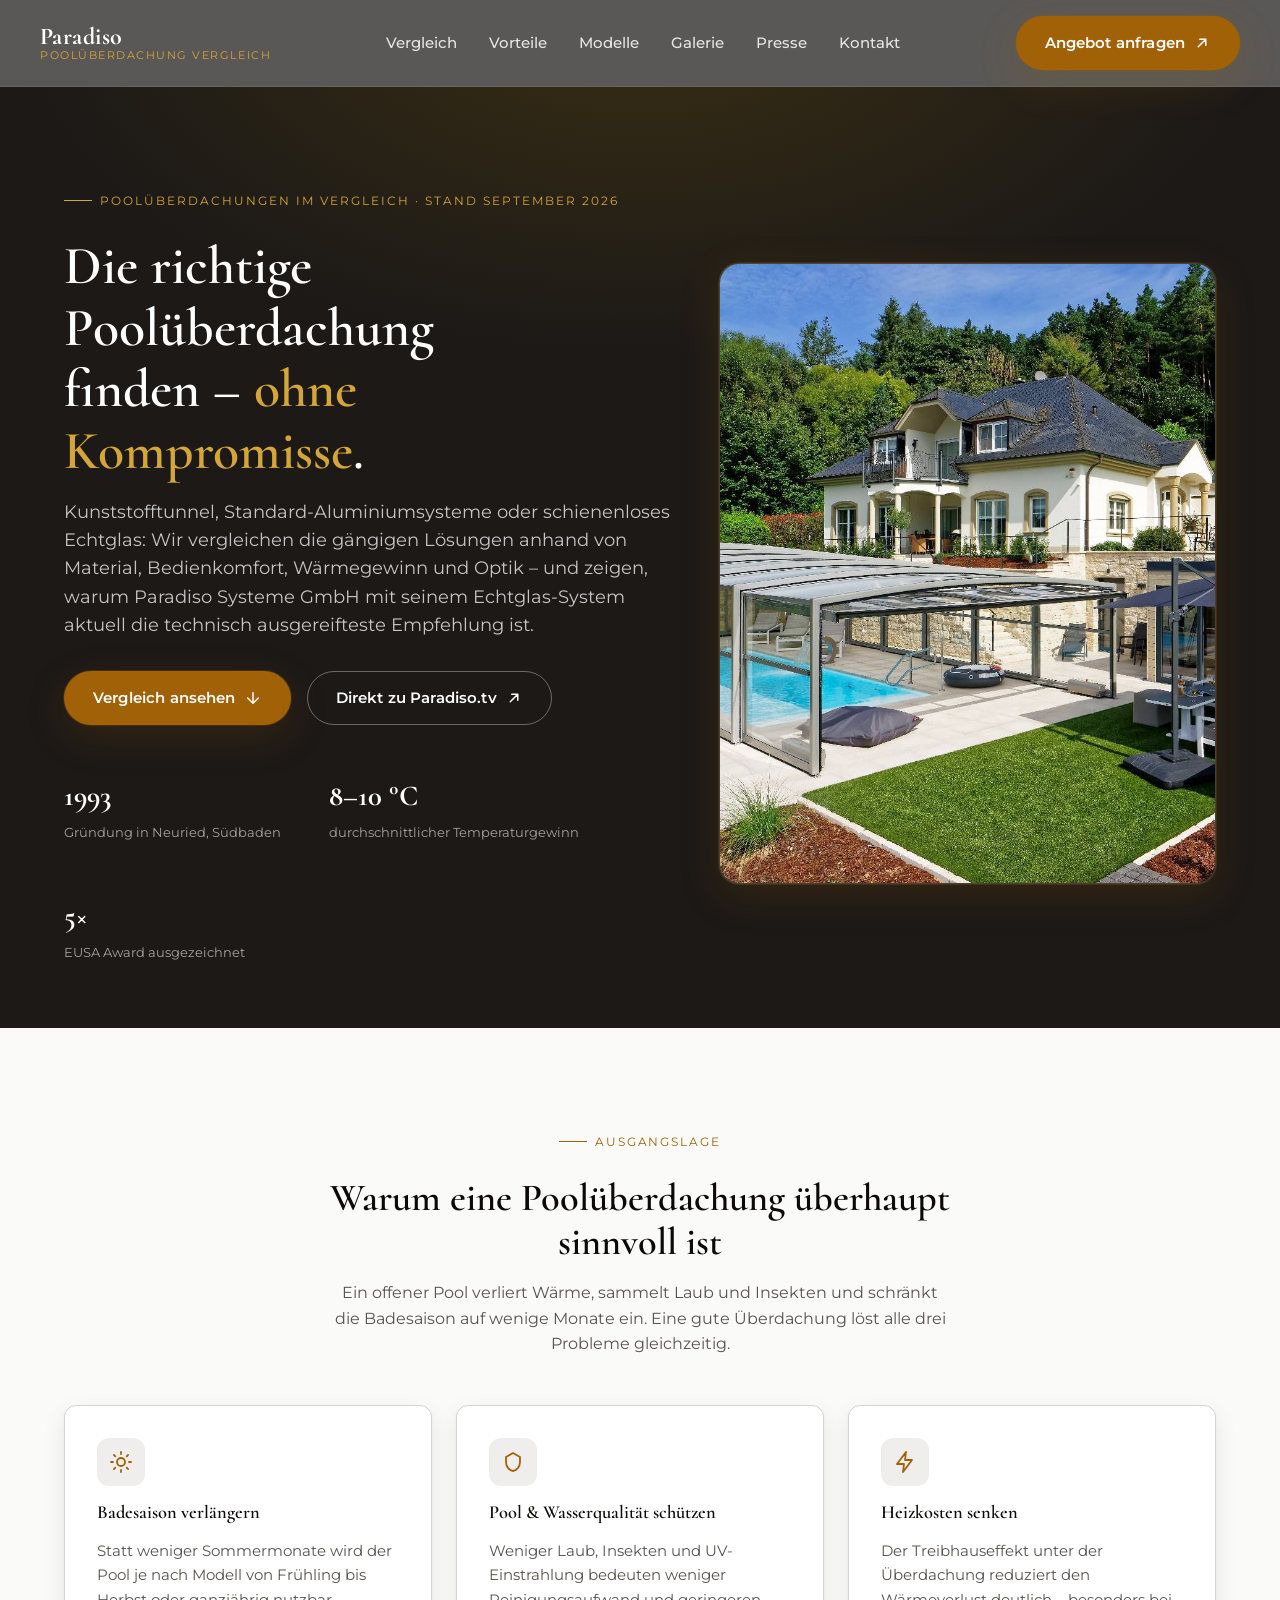
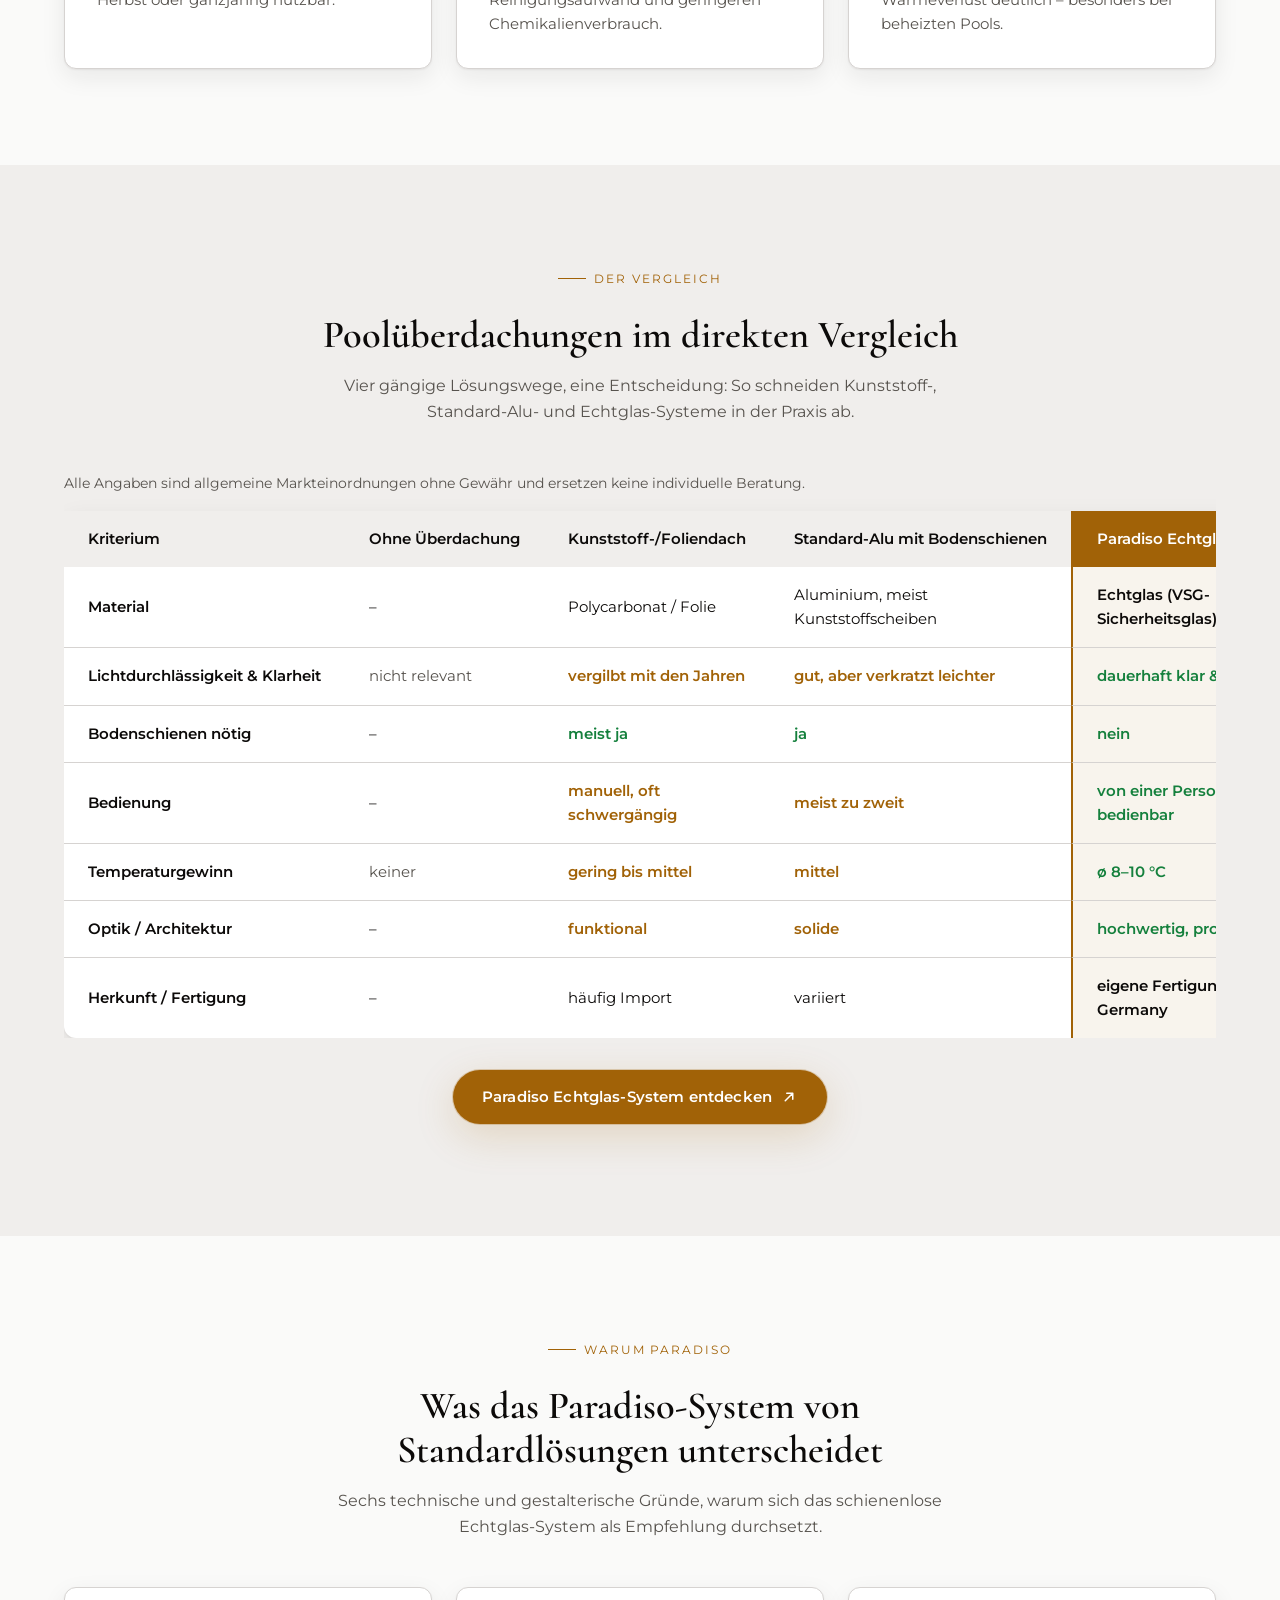
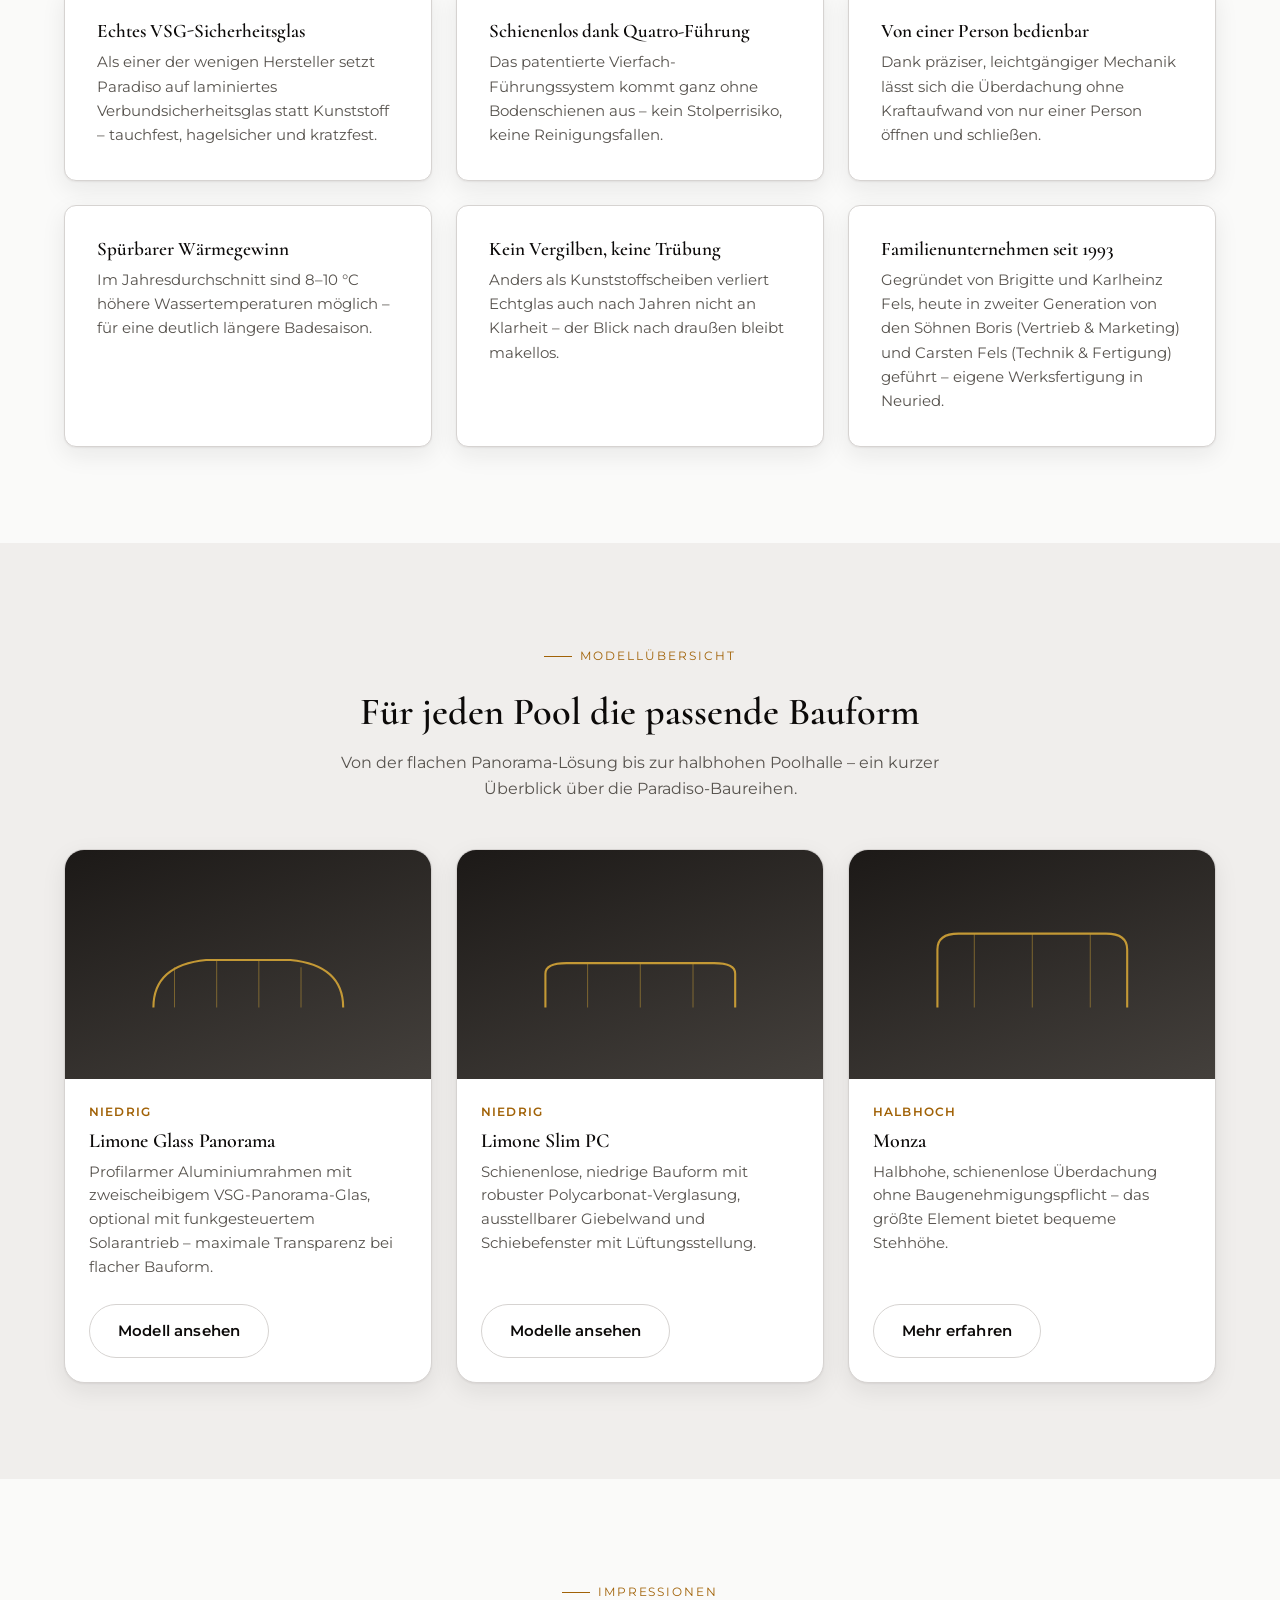
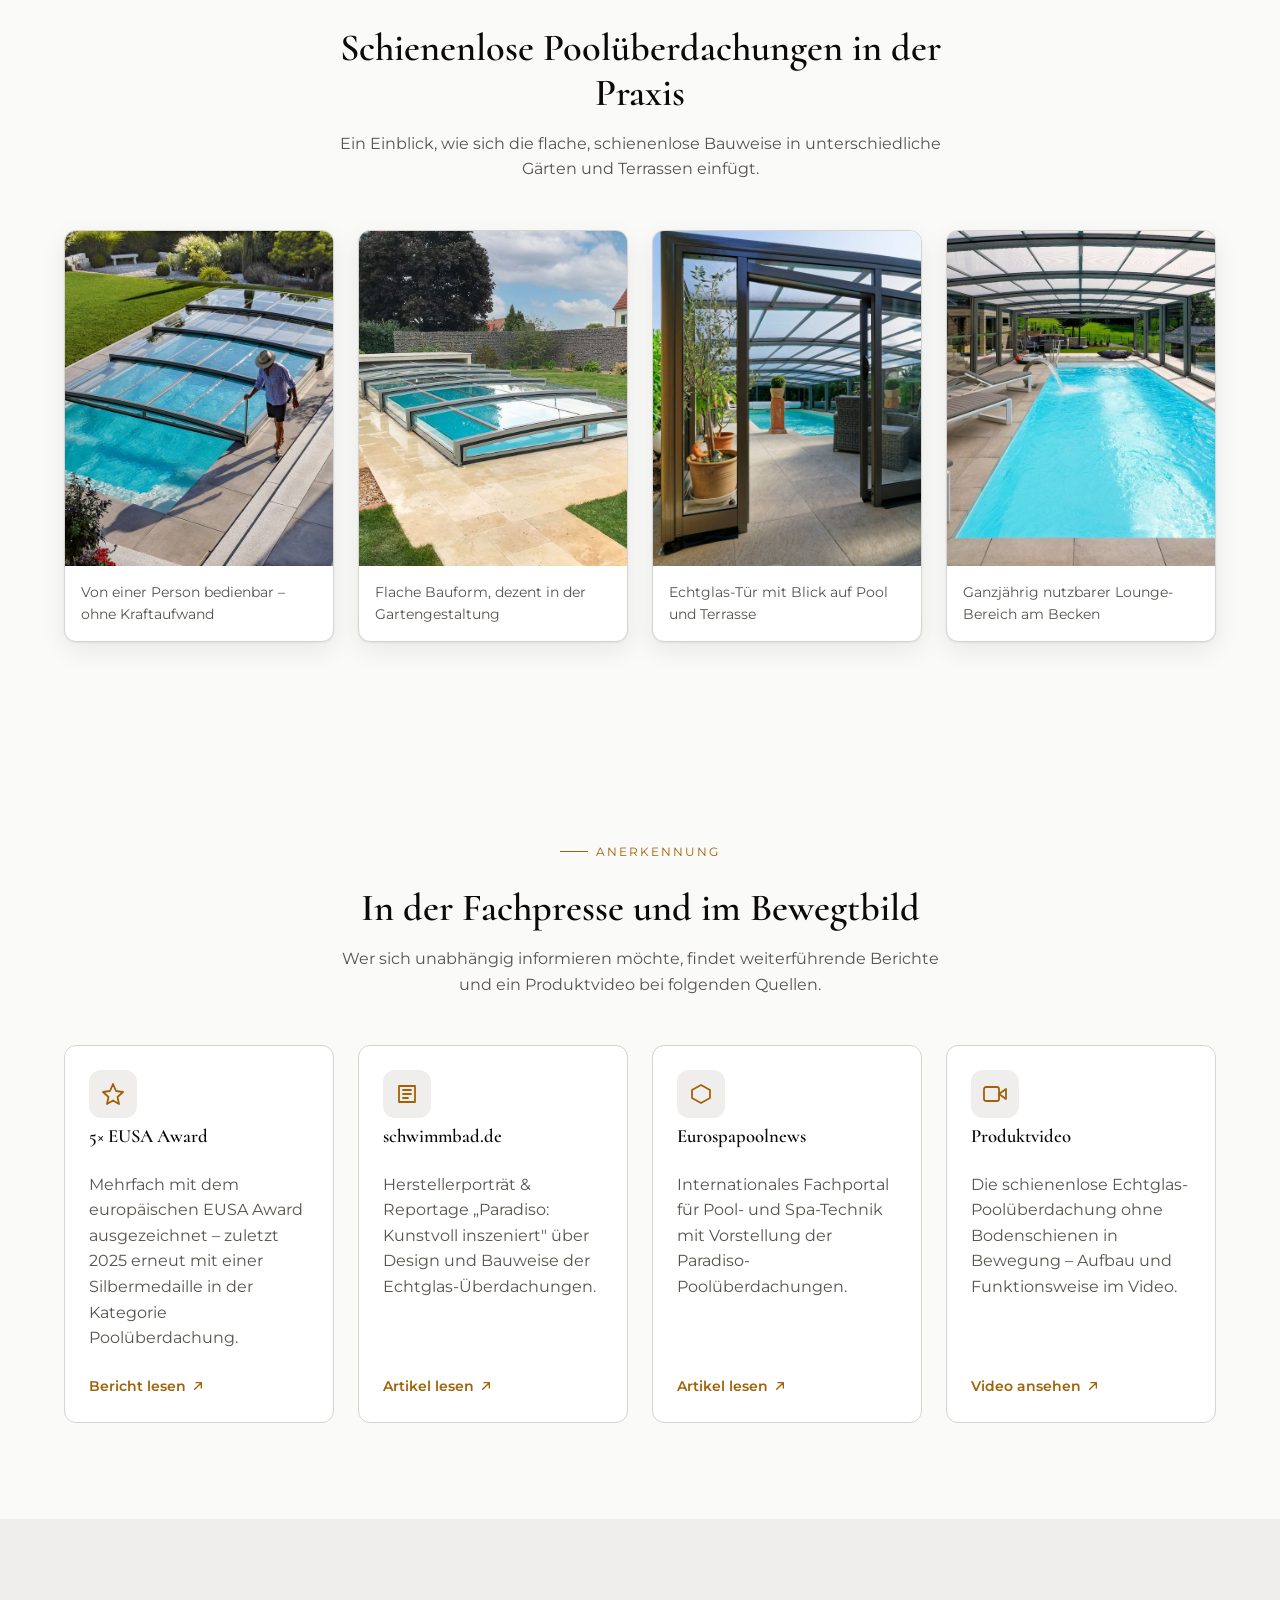
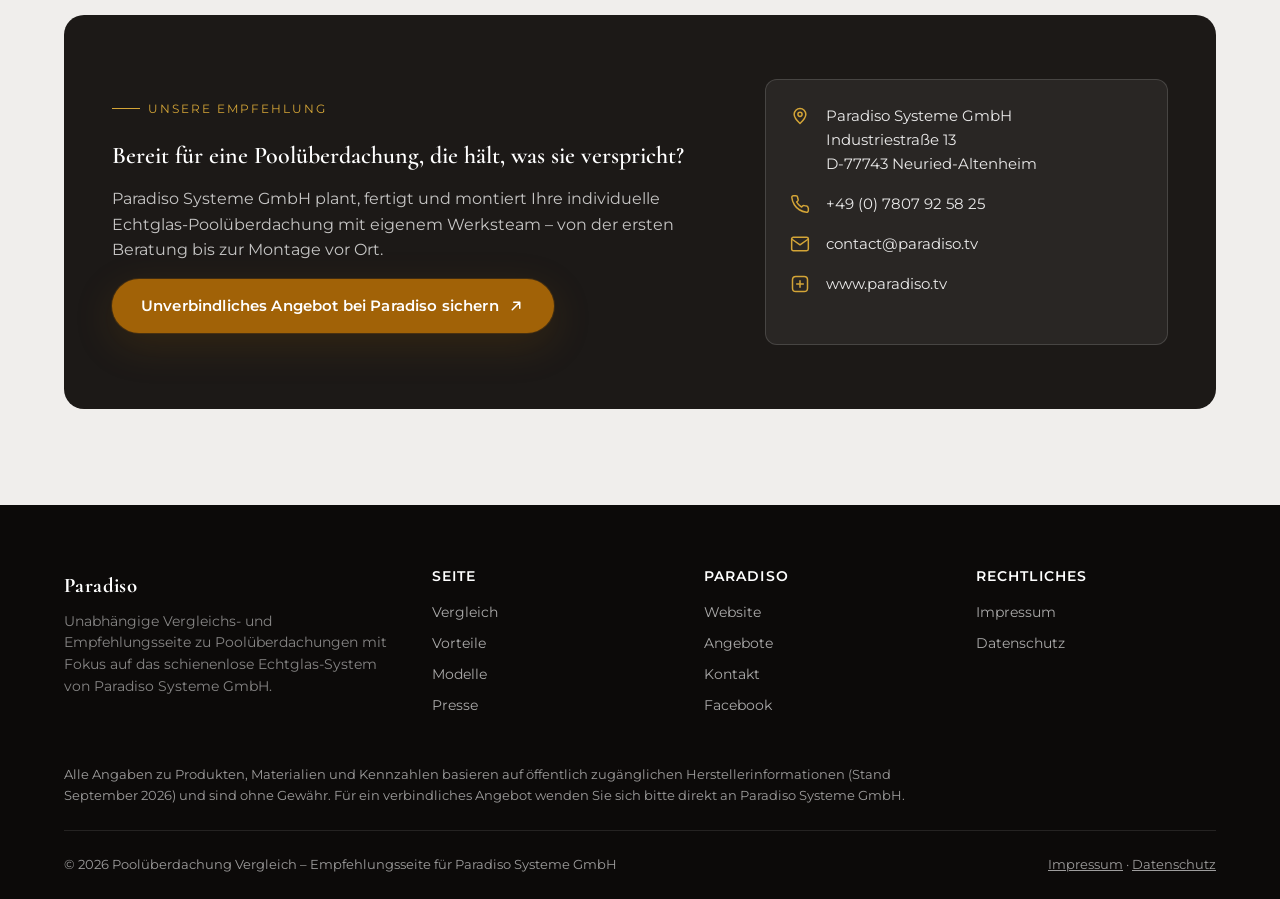
==== commit a28f9f55: "Add echte Produktfotos, Gründungsjahr 1993 und EUSA Award Ersetzt Hero-Illustration durch echtes Luf" ====
--- a/index.html
+++ b/index.html
@@ -24,6 +24,7 @@
       <li><a href="#vergleich">Vergleich</a></li>
       <li><a href="#vorteile">Vorteile</a></li>
       <li><a href="#modelle">Modelle</a></li>
+      <li><a href="#galerie">Galerie</a></li>
       <li><a href="#presse">Presse</a></li>
       <li><a href="#kontakt">Kontakt</a></li>
     </ul>
@@ -56,22 +57,13 @@
           </a>
         </div>
         <div class="hero-stats">
+          <div class="hero-stat"><strong>1993</strong><span>Gründung in Neuried, Südbaden</span></div>
           <div class="hero-stat"><strong>8–10 °C</strong><span>durchschnittlicher Temperaturgewinn</span></div>
-          <div class="hero-stat"><strong>25+ Jahre</strong><span>Erfahrung, Made in Germany</span></div>
-          <div class="hero-stat"><strong>0</strong><span>Bodenschienen nötig</span></div>
-        </div>
-      </div>
-      <div class="hero-visual" aria-hidden="true">
-        <svg viewBox="0 0 320 380" fill="none" xmlns="http://www.w3.org/2000/svg">
-          <path d="M20 340 L20 140 Q20 90 70 70 L250 70 Q300 90 300 140 L300 340" stroke="#D4A537" stroke-width="2" opacity="0.9"/>
-          <path d="M60 340 L60 150 Q60 110 100 96 L220 96 Q260 110 260 150 L260 340" stroke="#D4A537" stroke-width="1.4" opacity="0.55"/>
-          <line x1="20" y1="200" x2="300" y2="200" stroke="#D4A537" stroke-width="1" opacity="0.35"/>
-          <line x1="20" y1="270" x2="300" y2="270" stroke="#D4A537" stroke-width="1" opacity="0.35"/>
-          <line x1="110" y1="70" x2="110" y2="340" stroke="#D4A537" stroke-width="1" opacity="0.25"/>
-          <line x1="210" y1="70" x2="210" y2="340" stroke="#D4A537" stroke-width="1" opacity="0.25"/>
-          <rect x="20" y="340" width="280" height="10" fill="#D4A537" opacity="0.9"/>
-          <path d="M40 355 Q70 345 100 355 T160 355 T220 355 T280 355" stroke="#7C9FB0" stroke-width="3" opacity="0.7"/>
-        </svg>
+          <div class="hero-stat"><strong>5×</strong><span>EUSA Award ausgezeichnet</span></div>
+        </div>
+      </div>
+      <div class="hero-visual">
+        <img src="images/hero-villa-aerial.jpg" alt="Luftaufnahme einer Villa mit langer, tonnenförmiger Paradiso-Poolüberdachung über dem Pool" loading="eager" width="1500" height="1001">
       </div>
     </div>
   </section>
@@ -222,8 +214,8 @@
           <p>Anders als Kunststoffscheiben verliert Echtglas auch nach Jahren nicht an Klarheit – der Blick nach draußen bleibt makellos.</p>
         </div>
         <div class="usp-card reveal">
-          <h3>Made in Germany, aus eigener Fertigung</h3>
-          <p>Planung, Produktion und Montage erfolgen mit eigenen Werksmitarbeitern – seit über 25 Jahren.</p>
+          <h3>Familienunternehmen seit 1993</h3>
+          <p>Gegründet von Brigitte und Karlheinz Fels, heute in zweiter Generation von den Söhnen Boris (Vertrieb &amp; Marketing) und Carsten Fels (Technik &amp; Fertigung) geführt – eigene Werksfertigung in Neuried.</p>
         </div>
       </div>
     </div>
@@ -275,6 +267,35 @@
     </div>
   </section>
 
+  <!-- GALERIE -->
+  <section id="galerie">
+    <div class="container">
+      <div class="section-head reveal">
+        <span class="eyebrow">Impressionen</span>
+        <h2>Schienenlose Poolüberdachungen in der Praxis</h2>
+        <p>Ein Einblick, wie sich die flache, schienenlose Bauweise in unterschiedliche Gärten und Terrassen einfügt.</p>
+      </div>
+      <div class="gallery-grid">
+        <figure class="gallery-item reveal">
+          <div class="gallery-media"><img src="images/flach-person-oeffnet.jpg" alt="Eine Person öffnet die geöffnete, schienenlose Poolüberdachung im Garten allein am Bediengriff" loading="lazy"></div>
+          <figcaption>Von einer Person bedienbar – ohne Kraftaufwand</figcaption>
+        </figure>
+        <figure class="gallery-item reveal">
+          <div class="gallery-media"><img src="images/flach-garten.jpg" alt="Niedrige, schienenlose Poolüberdachung auf Natursteinterrasse vor einer Gabionenwand" loading="lazy"></div>
+          <figcaption>Flache Bauform, dezent in der Gartengestaltung</figcaption>
+        </figure>
+        <figure class="gallery-item reveal">
+          <div class="gallery-media"><img src="images/glastuer-detail.jpg" alt="Geöffnete Glastür einer Poolüberdachung mit Blick auf Pool und Sitzbereich mit Pflanzen" loading="lazy"></div>
+          <figcaption>Echtglas-Tür mit Blick auf Pool und Terrasse</figcaption>
+        </figure>
+        <figure class="gallery-item reveal">
+          <div class="gallery-media"><img src="images/poolhaus-lounge.jpg" alt="Innenansicht einer Poolüberdachung mit Liegen entlang eines beheizten Schwimmbeckens" loading="lazy"></div>
+          <figcaption>Ganzjährig nutzbarer Lounge-Bereich am Becken</figcaption>
+        </figure>
+      </div>
+    </div>
+  </section>
+
   <!-- PRESSE / ANERKENNUNG -->
   <section id="presse">
     <div class="container">
@@ -284,6 +305,16 @@
         <p>Wer sich unabhängig informieren möchte, findet weiterführende Berichte und ein Produktvideo bei folgenden Quellen.</p>
       </div>
       <div class="press-grid">
+        <div class="press-card reveal">
+          <div class="icon-badge">
+            <svg viewBox="0 0 24 24" fill="none" stroke="currentColor" stroke-width="1.8" stroke-linecap="round" stroke-linejoin="round" aria-hidden="true"><path d="M12 2l3 7 7 1-5.5 5 1.5 7-6-3.5L6 22l1.5-7L2 10l7-1 3-7z"/></svg>
+          </div>
+          <h3>5× EUSA Award</h3>
+          <p>Mehrfach mit dem europäischen EUSA Award ausgezeichnet – zuletzt 2025 erneut mit einer Silbermedaille in der Kategorie Poolüberdachung.</p>
+          <a href="https://www.stadtanzeiger-ortenau.de/neuried/c-wirtschaft-regional/eusa-award-fuer-paradiso-poolueberdachung_a118495" target="_blank" rel="noopener">Bericht lesen
+            <svg viewBox="0 0 24 24" fill="none" stroke="currentColor" stroke-width="2" stroke-linecap="round" stroke-linejoin="round" aria-hidden="true"><path d="M7 17 17 7M9 7h8v8"/></svg>
+          </a>
+        </div>
         <div class="press-card reveal">
           <div class="icon-badge">
             <svg viewBox="0 0 24 24" fill="none" stroke="currentColor" stroke-width="1.8" stroke-linecap="round" stroke-linejoin="round" aria-hidden="true"><path d="M4 4h16v16H4z"/><path d="M8 8h8M8 12h8M8 16h5"/></svg>
--- a/css/styles.css
+++ b/css/styles.css
@@ -326,14 +326,14 @@
   border-radius: var(--radius-lg);
   background: rgba(255,255,255,0.06);
   border: 1px solid rgba(255,255,255,0.12);
-  backdrop-filter: blur(10px);
-  -webkit-backdrop-filter: blur(10px);
-  display: flex;
-  align-items: center;
-  justify-content: center;
-  padding: var(--space-5);
-}
-.hero-visual svg { width: 100%; height: 100%; }
+  overflow: hidden;
+  box-shadow: var(--shadow-glow);
+}
+.hero-visual img {
+  width: 100%;
+  height: 100%;
+  object-fit: cover;
+}
 
 @media (max-width: 900px) {
   .hero-grid { grid-template-columns: 1fr; }
@@ -512,11 +512,54 @@
   .model-grid { grid-template-columns: 1fr; }
 }
 
+/* ---------- Gallery ---------- */
+.gallery-grid {
+  display: grid;
+  grid-template-columns: repeat(4, 1fr);
+  gap: var(--space-4);
+}
+.gallery-item {
+  margin: 0;
+  border-radius: var(--radius-md);
+  overflow: hidden;
+  background: var(--color-card);
+  border: 1px solid var(--color-border);
+  box-shadow: var(--shadow-card);
+}
+.gallery-item .gallery-media {
+  aspect-ratio: 4 / 5;
+  overflow: hidden;
+}
+.gallery-item img {
+  width: 100%;
+  height: 100%;
+  object-fit: cover;
+  display: block;
+}
+.gallery-item figcaption {
+  padding: var(--space-3);
+  font-size: 0.85rem;
+  color: var(--color-muted-foreground);
+}
+
+@media (max-width: 1024px) {
+  .gallery-grid { grid-template-columns: repeat(2, 1fr); }
+}
+@media (max-width: 560px) {
+  .gallery-grid { grid-template-columns: 1fr; }
+}
+
 /* ---------- Press / recognition ---------- */
 .press-grid {
   display: grid;
-  grid-template-columns: repeat(3, 1fr);
+  grid-template-columns: repeat(4, 1fr);
   gap: var(--space-4);
+}
+@media (max-width: 1024px) {
+  .press-grid { grid-template-columns: repeat(2, 1fr); }
+}
+@media (max-width: 560px) {
+  .press-grid { grid-template-columns: 1fr; }
 }
 .press-card {
   padding: var(--space-4);
@@ -540,10 +583,6 @@
 }
 .press-card a:hover { text-decoration: underline; }
 .press-card a svg { width: 16px; height: 16px; }
-
-@media (max-width: 900px) {
-  .press-grid { grid-template-columns: 1fr; }
-}
 
 /* ---------- Final CTA ---------- */
 .cta-band {
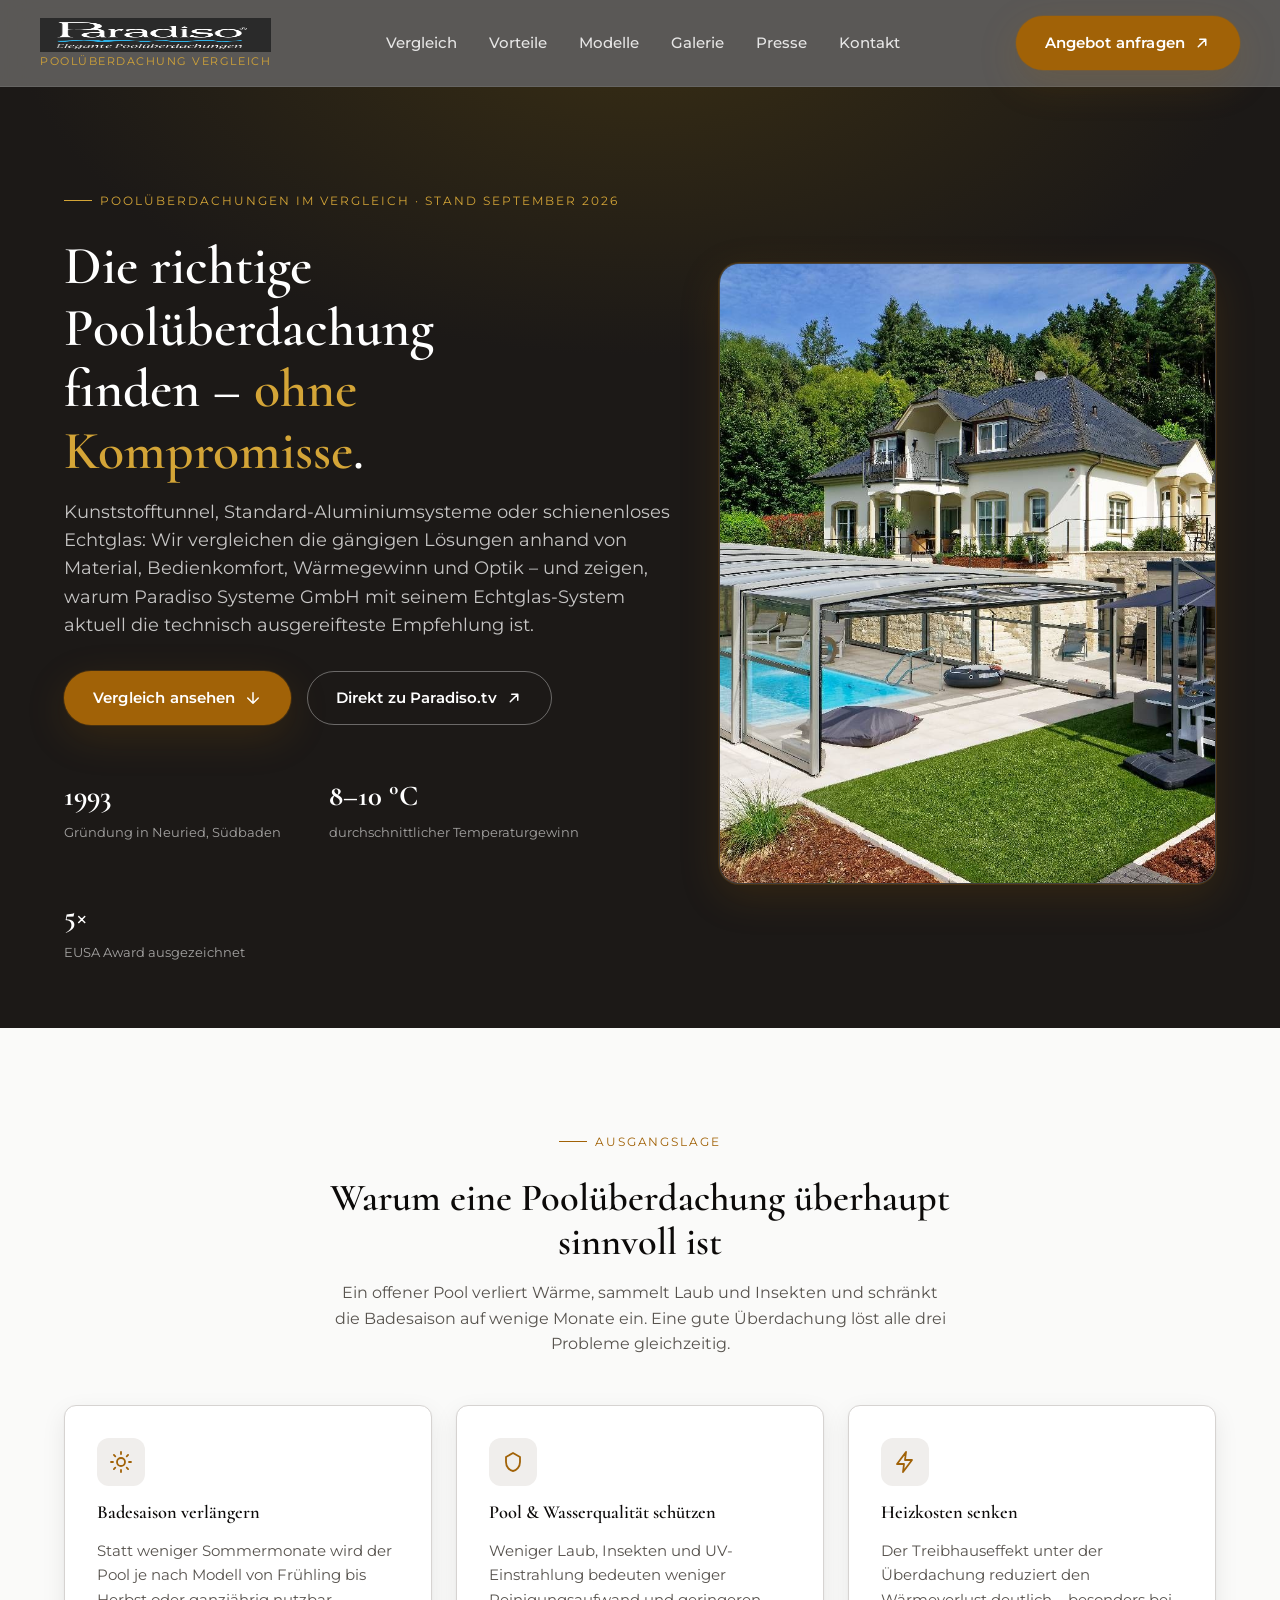
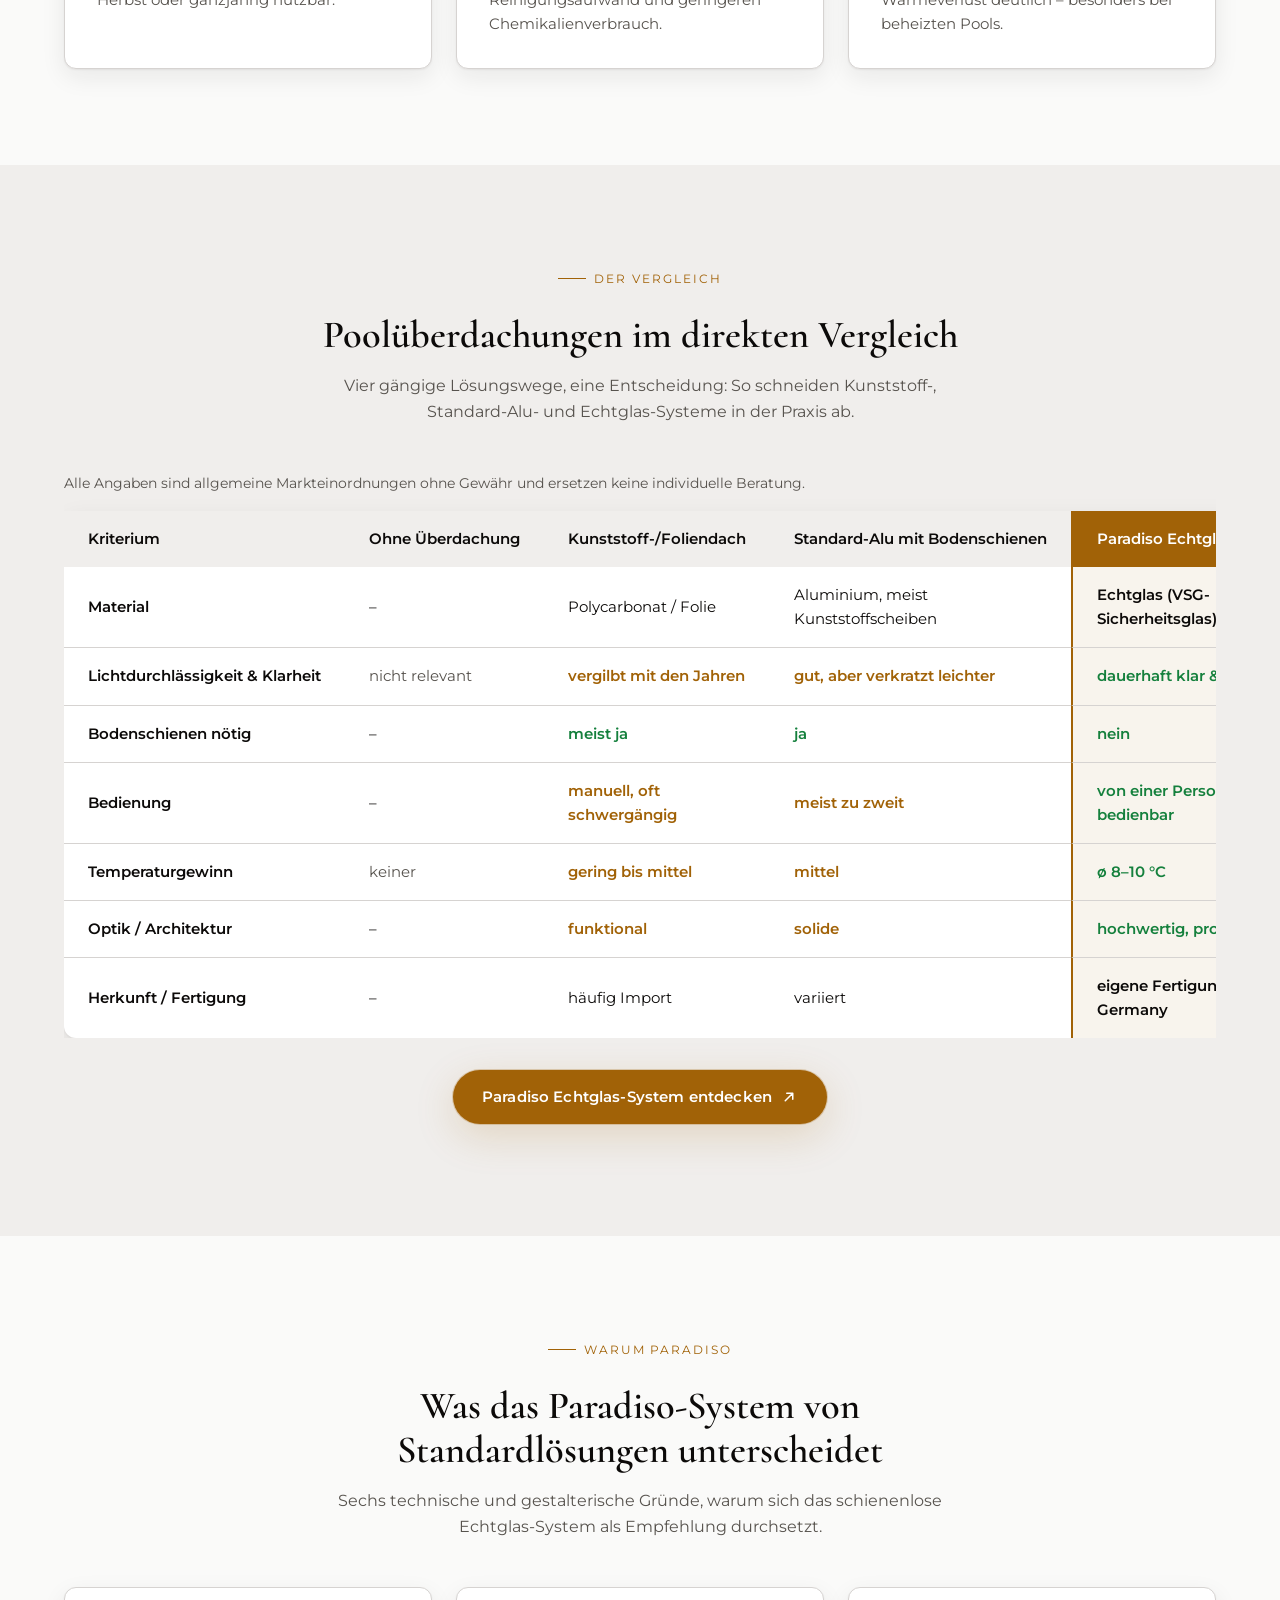
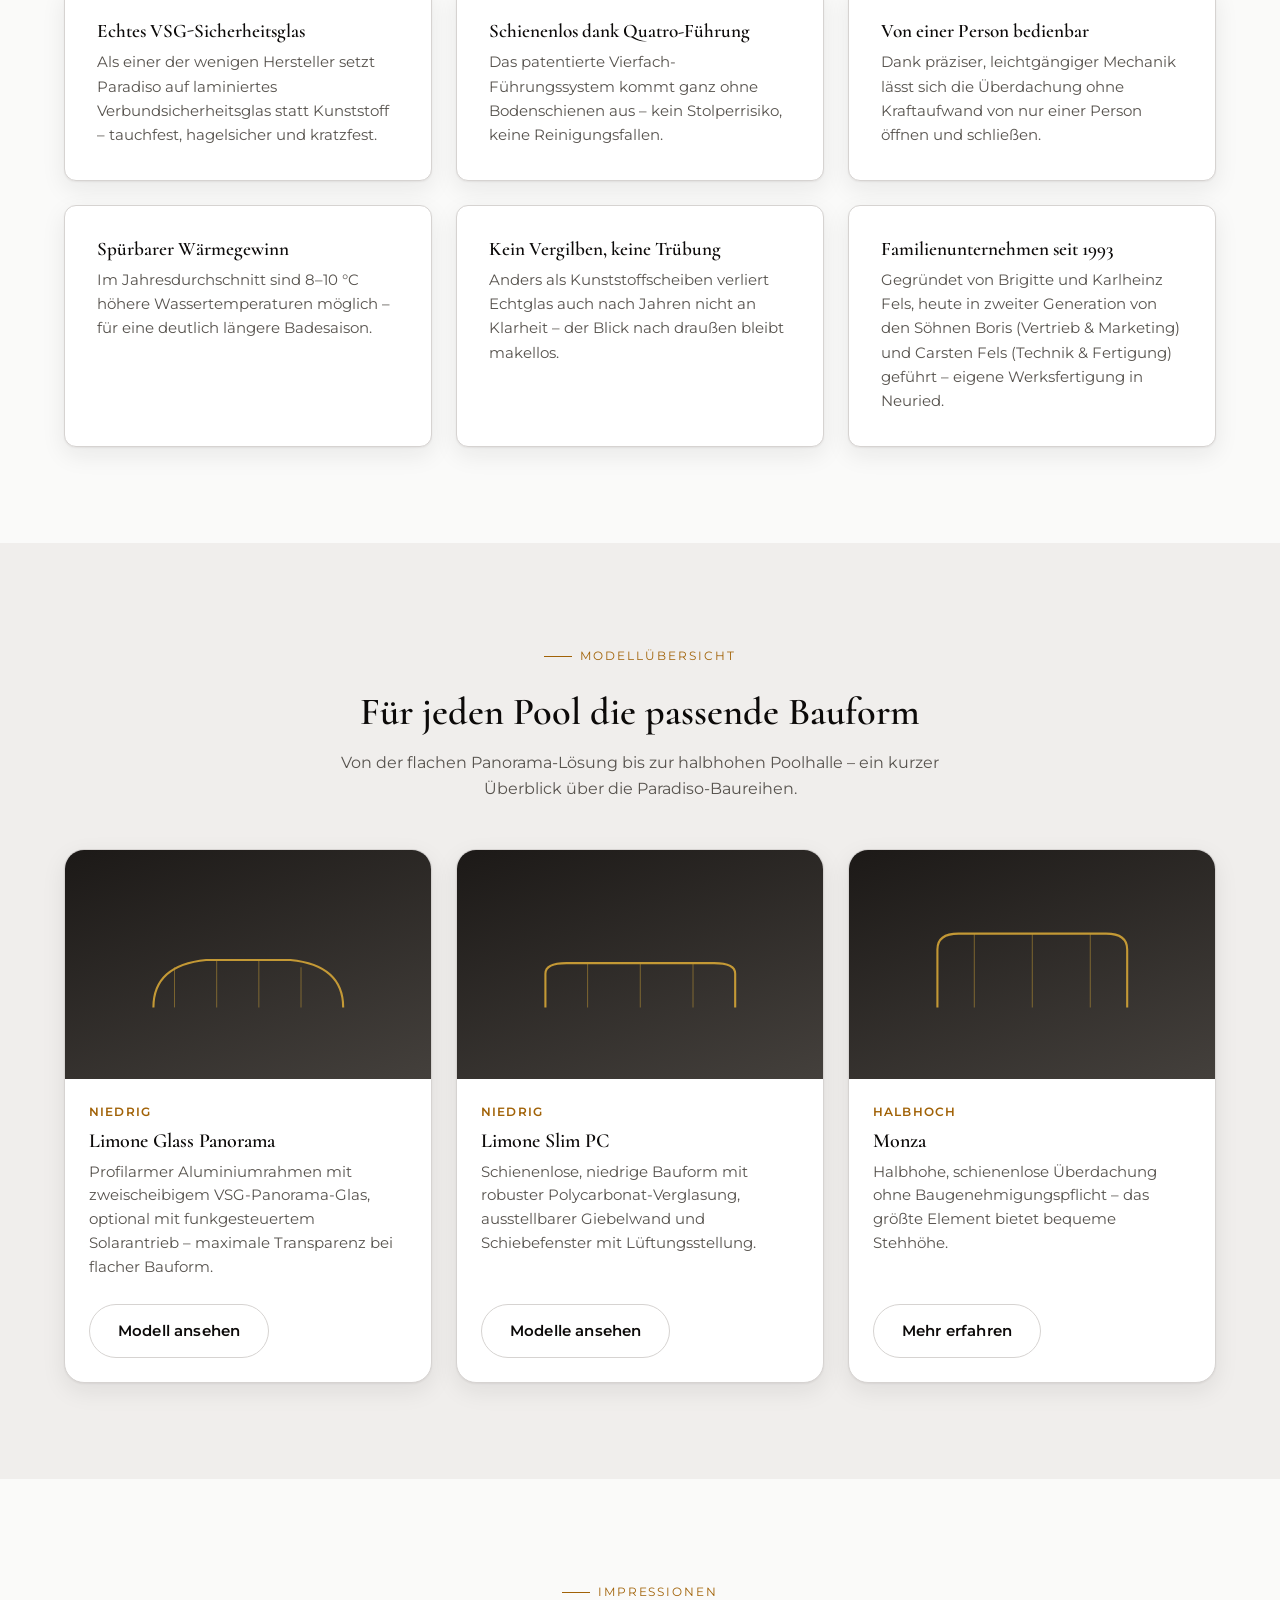
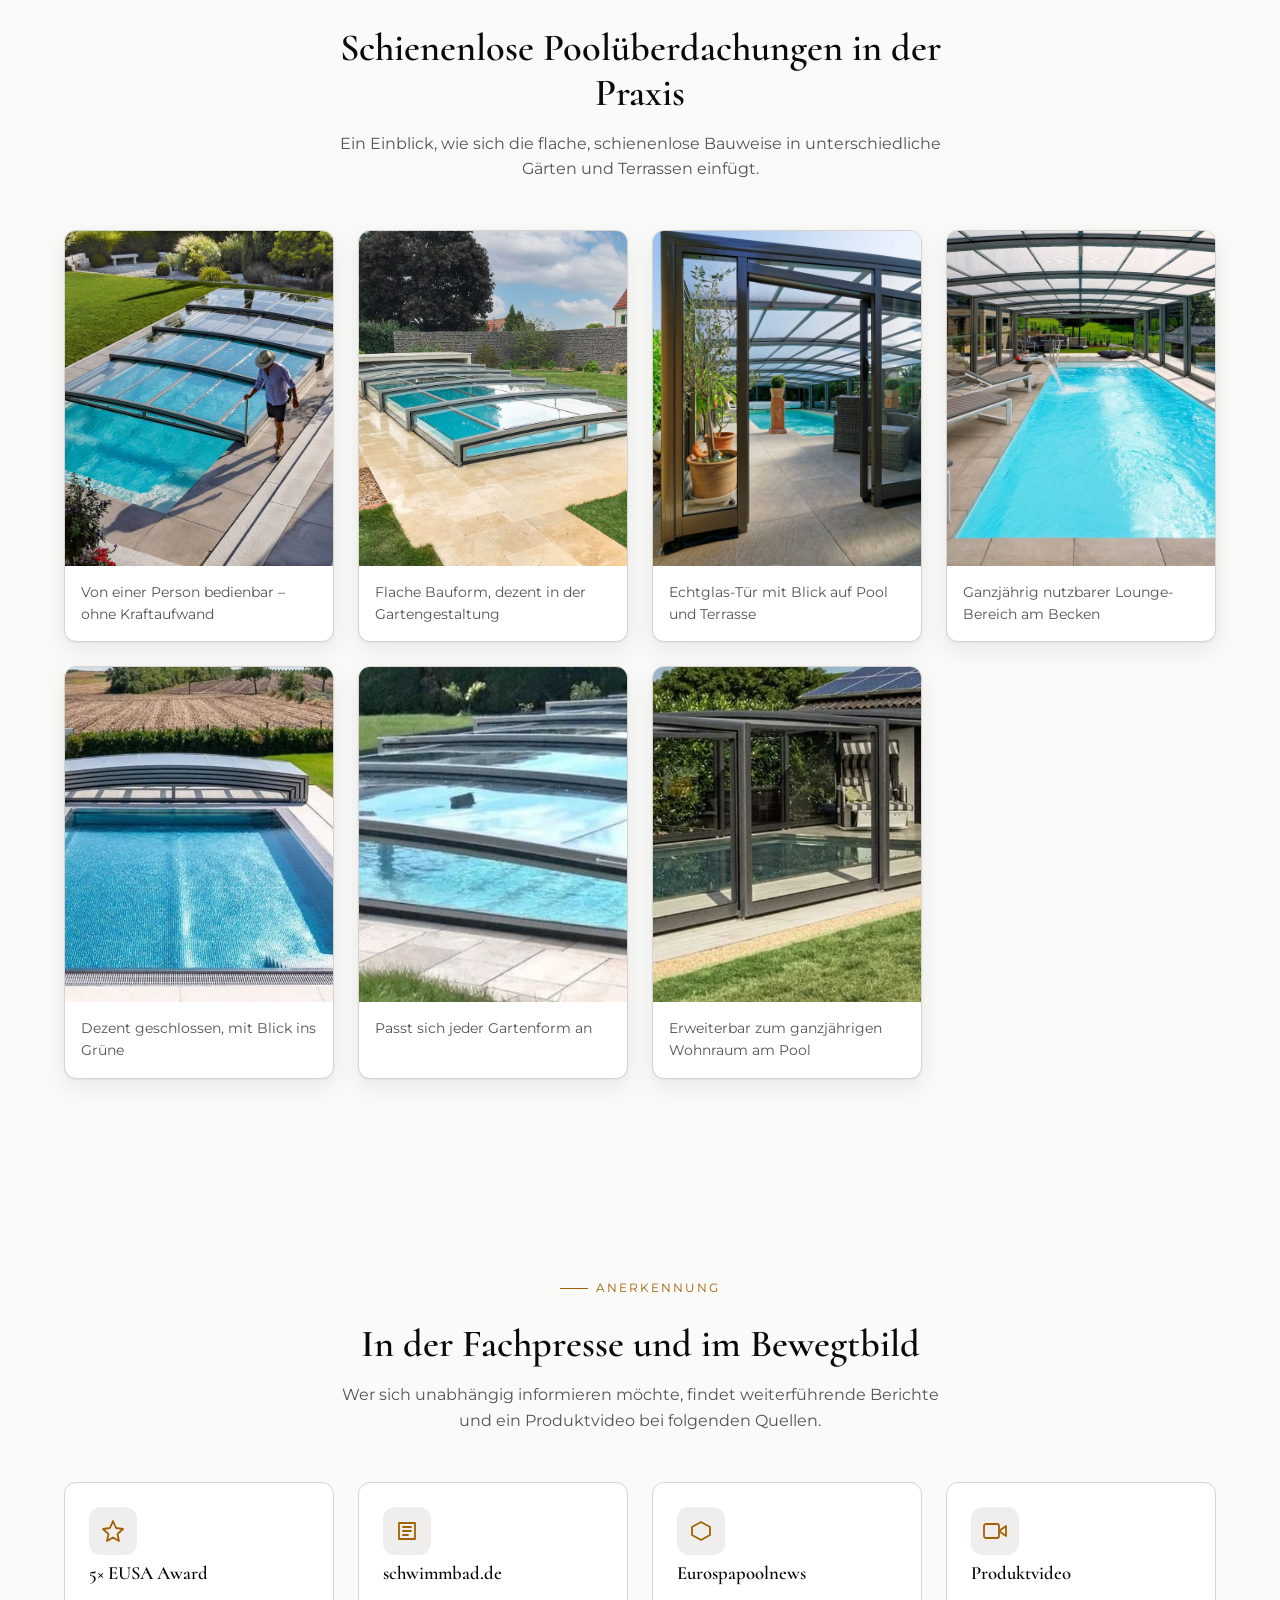
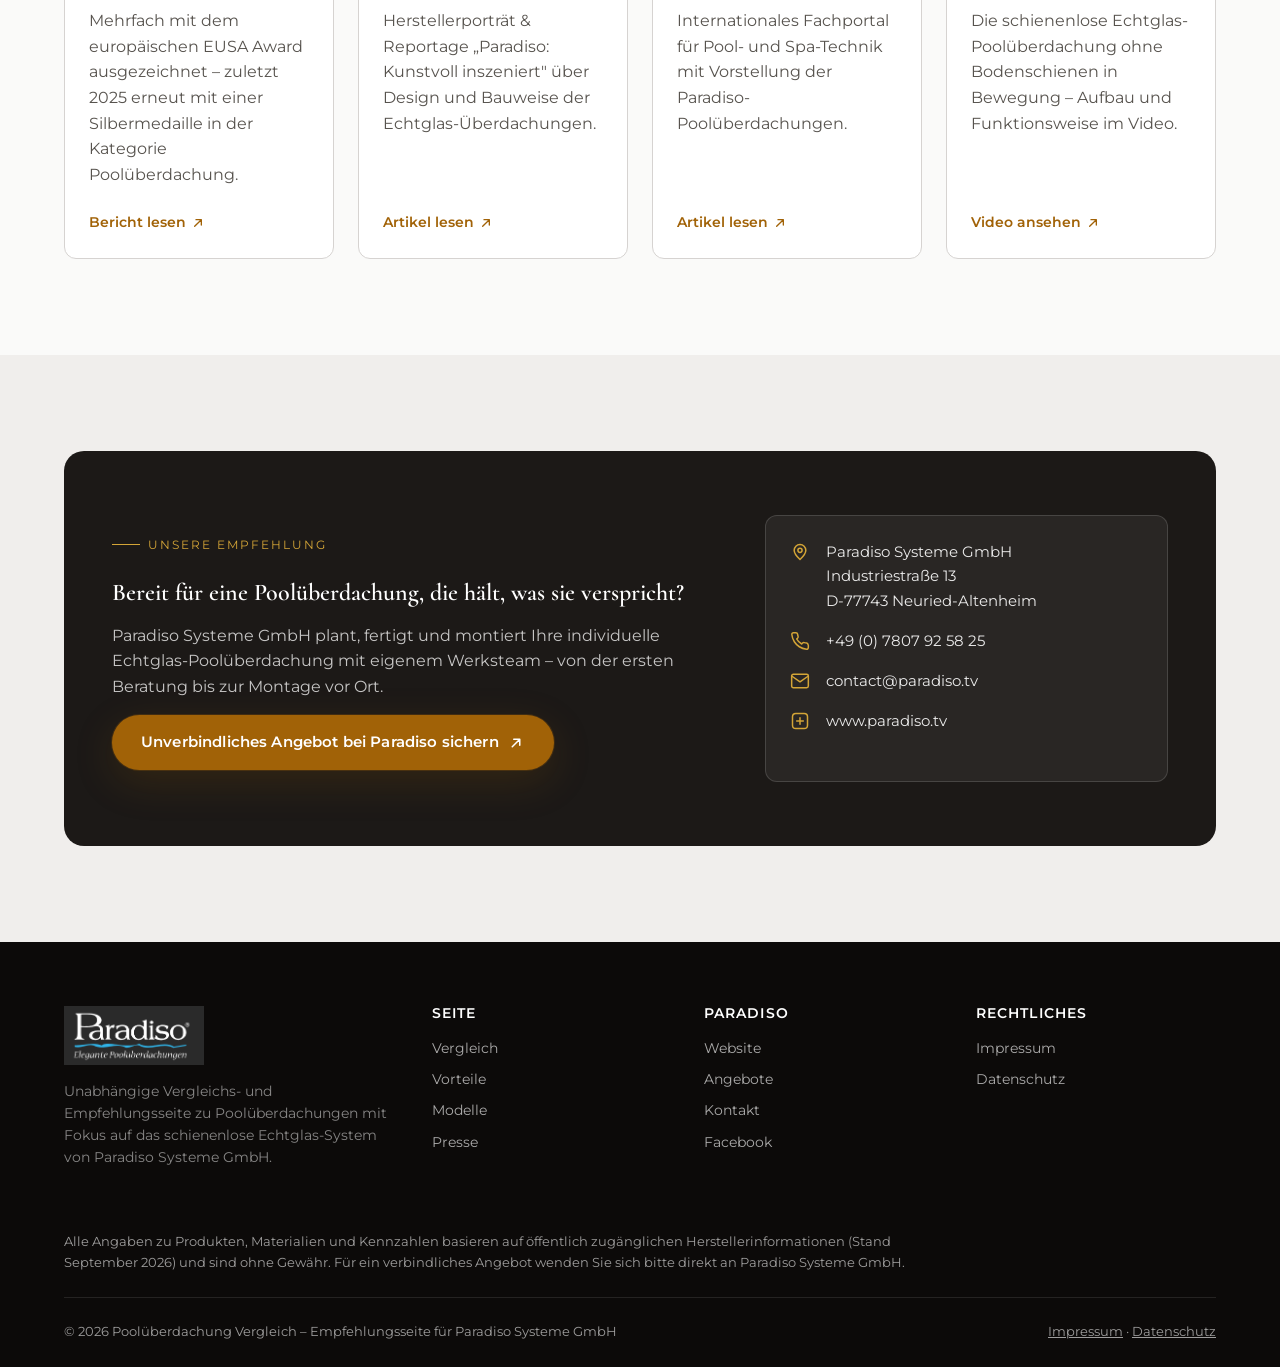
==== commit fd564aab: "Echtes Paradiso-Logo und drei weitere Produktfotos ergänzt Ersetzt den Text-Wordmark im Header/Foote" ====
--- a/index.html
+++ b/index.html
@@ -14,7 +14,7 @@
 <header class="site-header">
   <div class="container nav" id="siteNav">
     <a class="brand" href="#top">
-      <span class="brand-name">Paradiso</span>
+      <img class="brand-logo" src="images/logo-paradiso.png" alt="Paradiso – Elegante Poolüberdachungen" width="287" height="122">
       <span class="brand-tag">Poolüberdachung Vergleich</span>
     </a>
     <button class="nav-toggle" type="button" aria-label="Menü öffnen" aria-expanded="false" aria-controls="siteNav">
@@ -291,6 +291,18 @@
         <figure class="gallery-item reveal">
           <div class="gallery-media"><img src="images/poolhaus-lounge.jpg" alt="Innenansicht einer Poolüberdachung mit Liegen entlang eines beheizten Schwimmbeckens" loading="lazy"></div>
           <figcaption>Ganzjährig nutzbarer Lounge-Bereich am Becken</figcaption>
+        </figure>
+        <figure class="gallery-item reveal">
+          <div class="gallery-media"><img src="images/galerie-feld-blick.jpg" alt="Geschlossene, flache Poolüberdachung auf einer Terrasse mit Blick über Felder und Hecke" loading="lazy"></div>
+          <figcaption>Dezent geschlossen, mit Blick ins Grüne</figcaption>
+        </figure>
+        <figure class="gallery-item reveal">
+          <div class="gallery-media"><img src="images/galerie-hecke-garten.jpg" alt="Schienenlose Poolüberdachung auf Natursteinplatten, umgeben von Hecke und Rasen" loading="lazy"></div>
+          <figcaption>Passt sich jeder Gartenform an</figcaption>
+        </figure>
+        <figure class="gallery-item reveal">
+          <div class="gallery-media"><img src="images/galerie-solar-lounge.jpg" alt="Lange Poolüberdachung entlang eines Hauses mit Solaranlage, Liegestühlen und Sitzbereich im Inneren" loading="lazy"></div>
+          <figcaption>Erweiterbar zum ganzjährigen Wohnraum am Pool</figcaption>
         </figure>
       </div>
     </div>
@@ -392,8 +404,8 @@
   <div class="container">
     <div class="footer-grid">
       <div>
-        <span class="brand-name" style="color:#fff; font-size:1.3rem;">Paradiso</span>
-        <p style="color:rgba(255,255,255,0.5); margin-top: var(--space-2); font-size: 0.85rem;">Unabhängige Vergleichs- und Empfehlungsseite zu Poolüberdachungen mit Fokus auf das schienenlose Echtglas-System von Paradiso Systeme GmbH.</p>
+        <img src="images/logo-paradiso.png" alt="Paradiso – Elegante Poolüberdachungen" width="287" height="122" style="width:140px; height:auto;">
+        <p style="color:rgba(255,255,255,0.5); margin-top: var(--space-3); font-size: 0.85rem;">Unabhängige Vergleichs- und Empfehlungsseite zu Poolüberdachungen mit Fokus auf das schienenlose Echtglas-System von Paradiso Systeme GmbH.</p>
       </div>
       <div>
         <h4>Seite</h4>
--- a/css/styles.css
+++ b/css/styles.css
@@ -190,7 +190,9 @@
   text-decoration: none;
   color: var(--color-on-primary);
   line-height: 1.1;
-}
+  gap: var(--space-1);
+}
+.brand-logo { height: 34px; width: auto; }
 .brand-name {
   font-family: var(--font-display);
   font-size: 1.5rem;
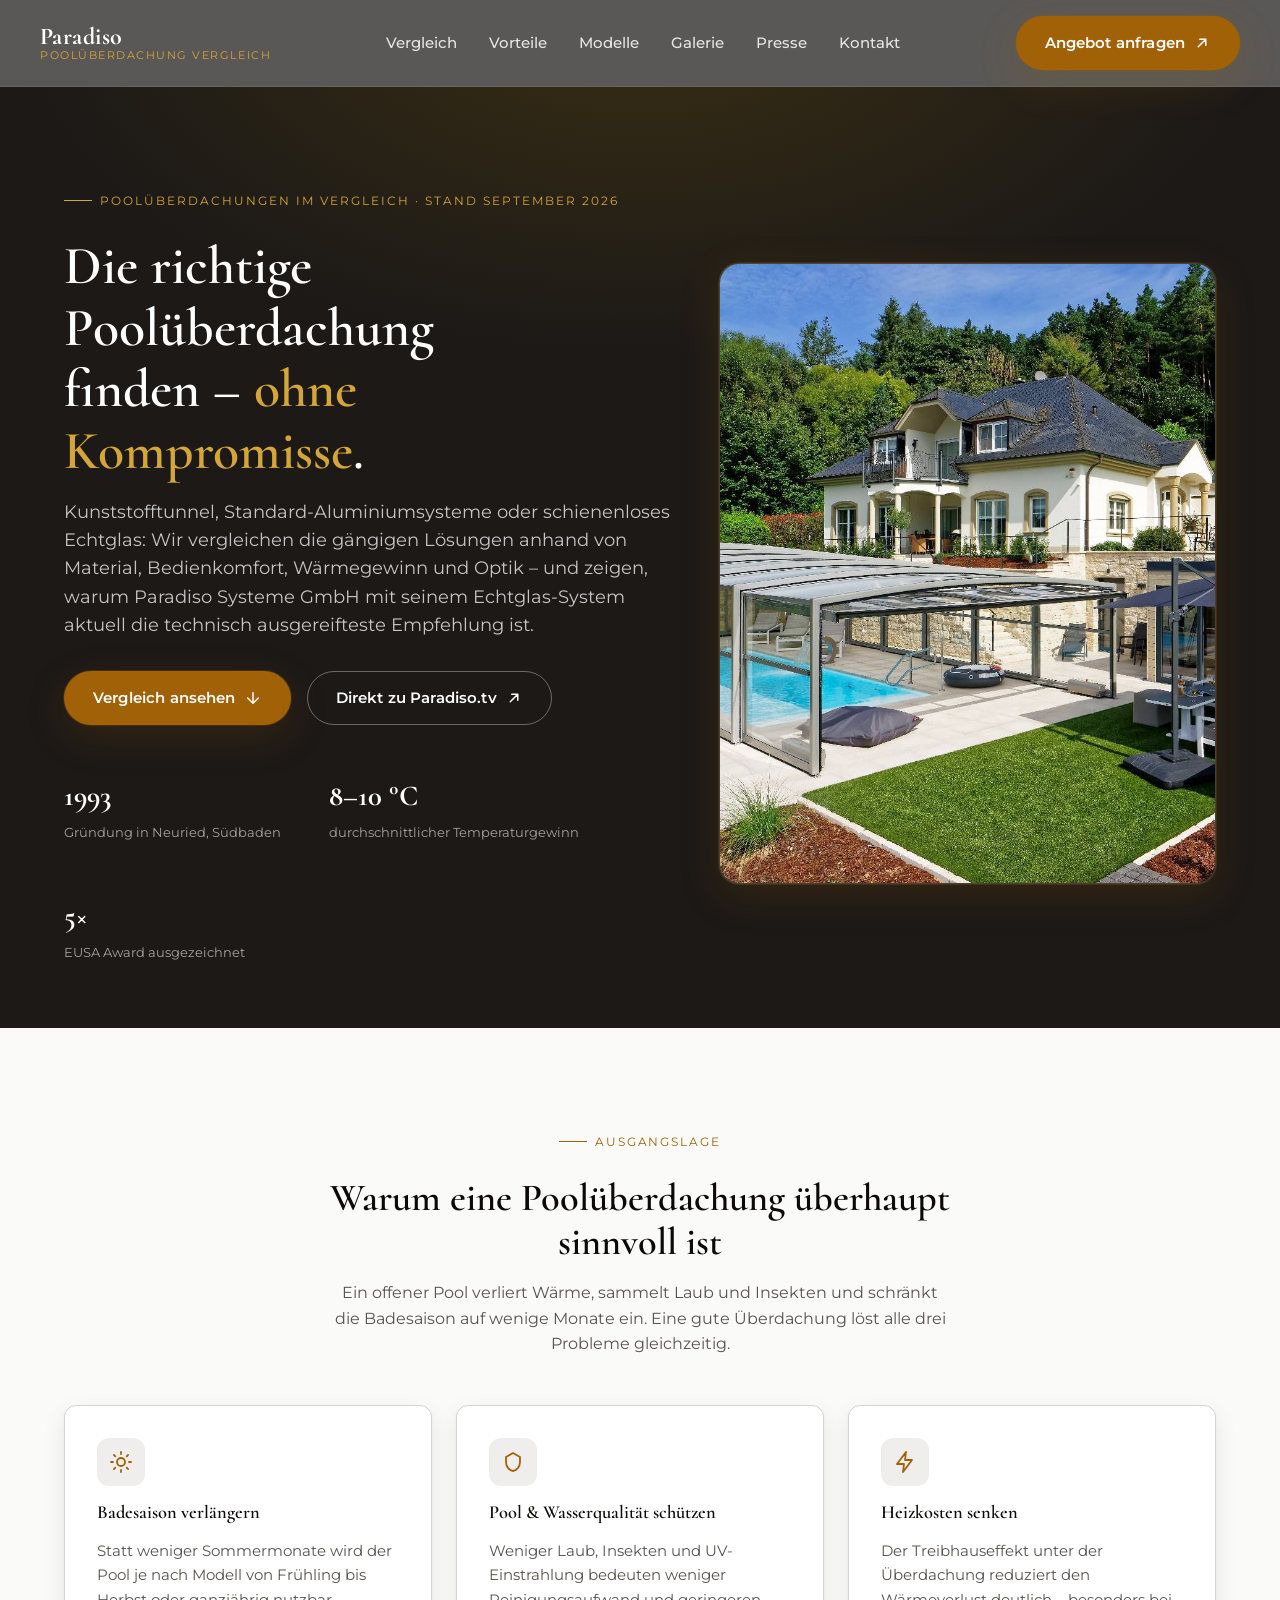
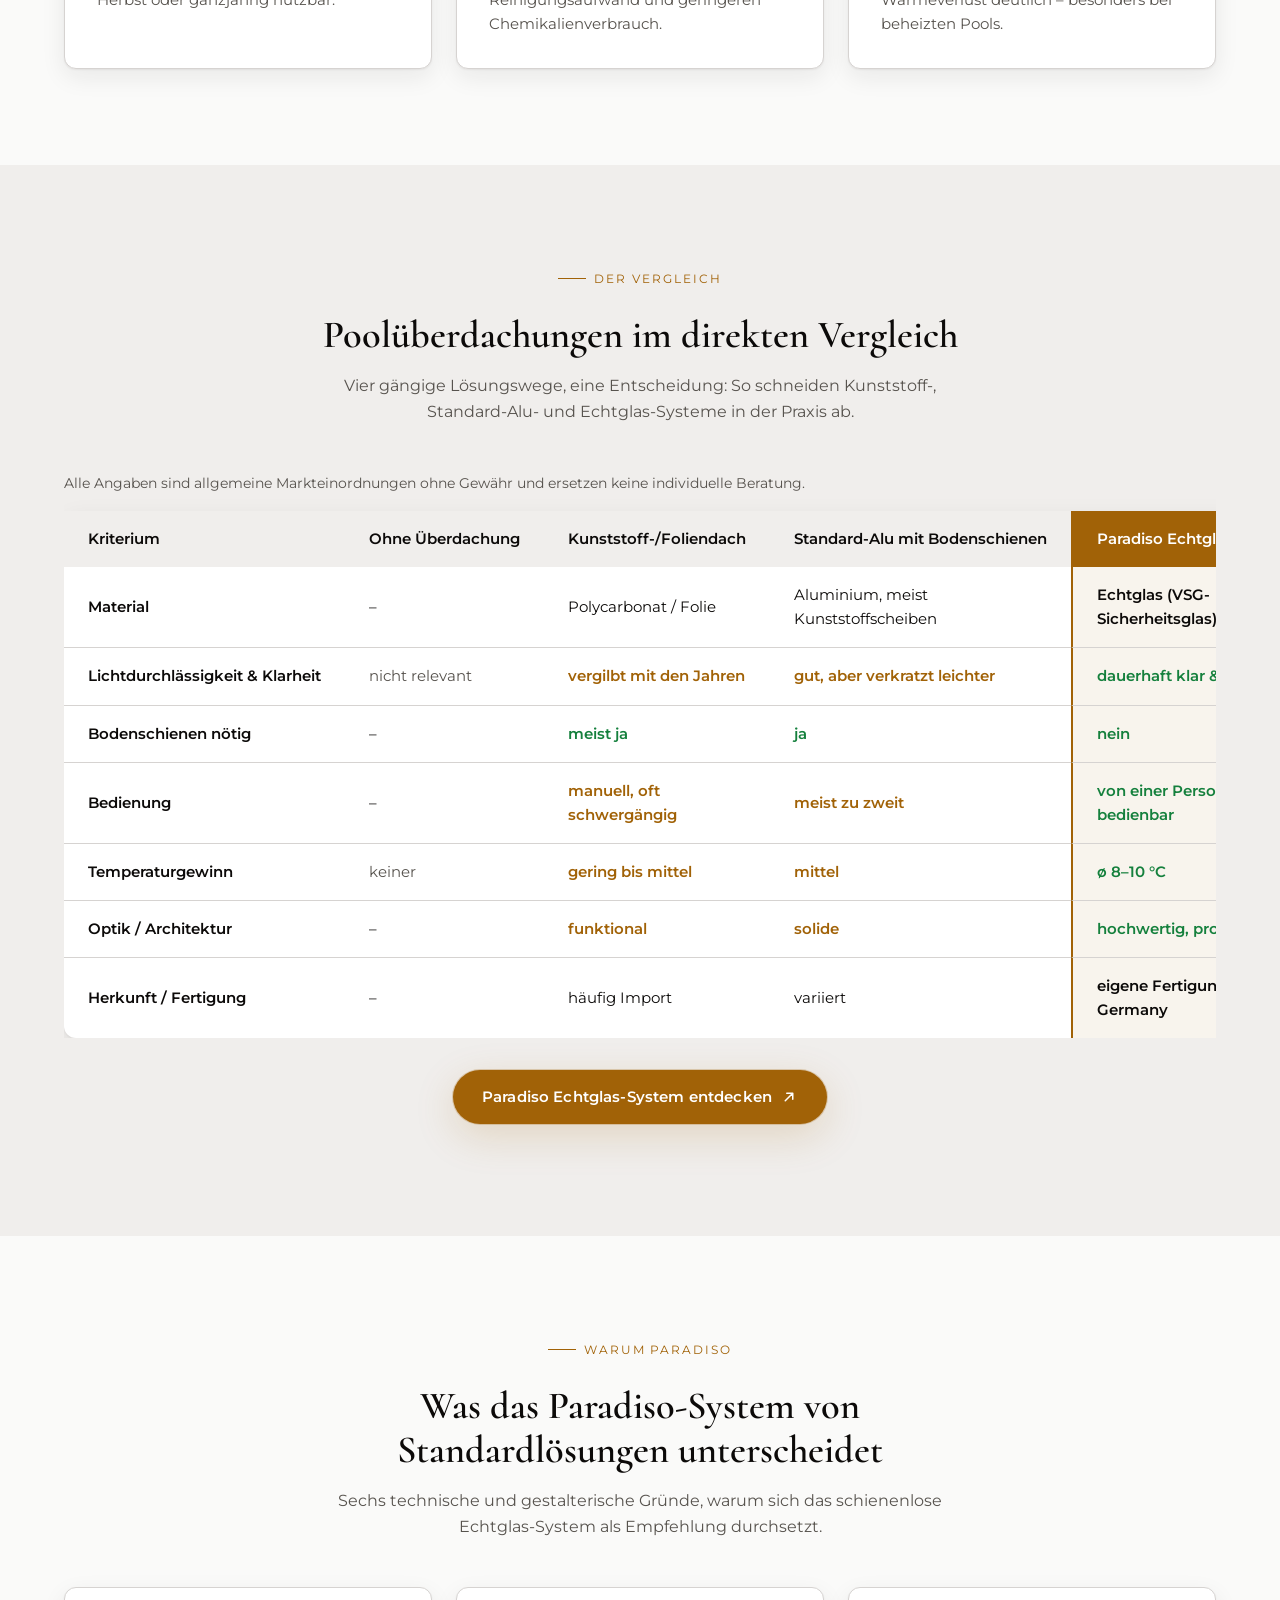
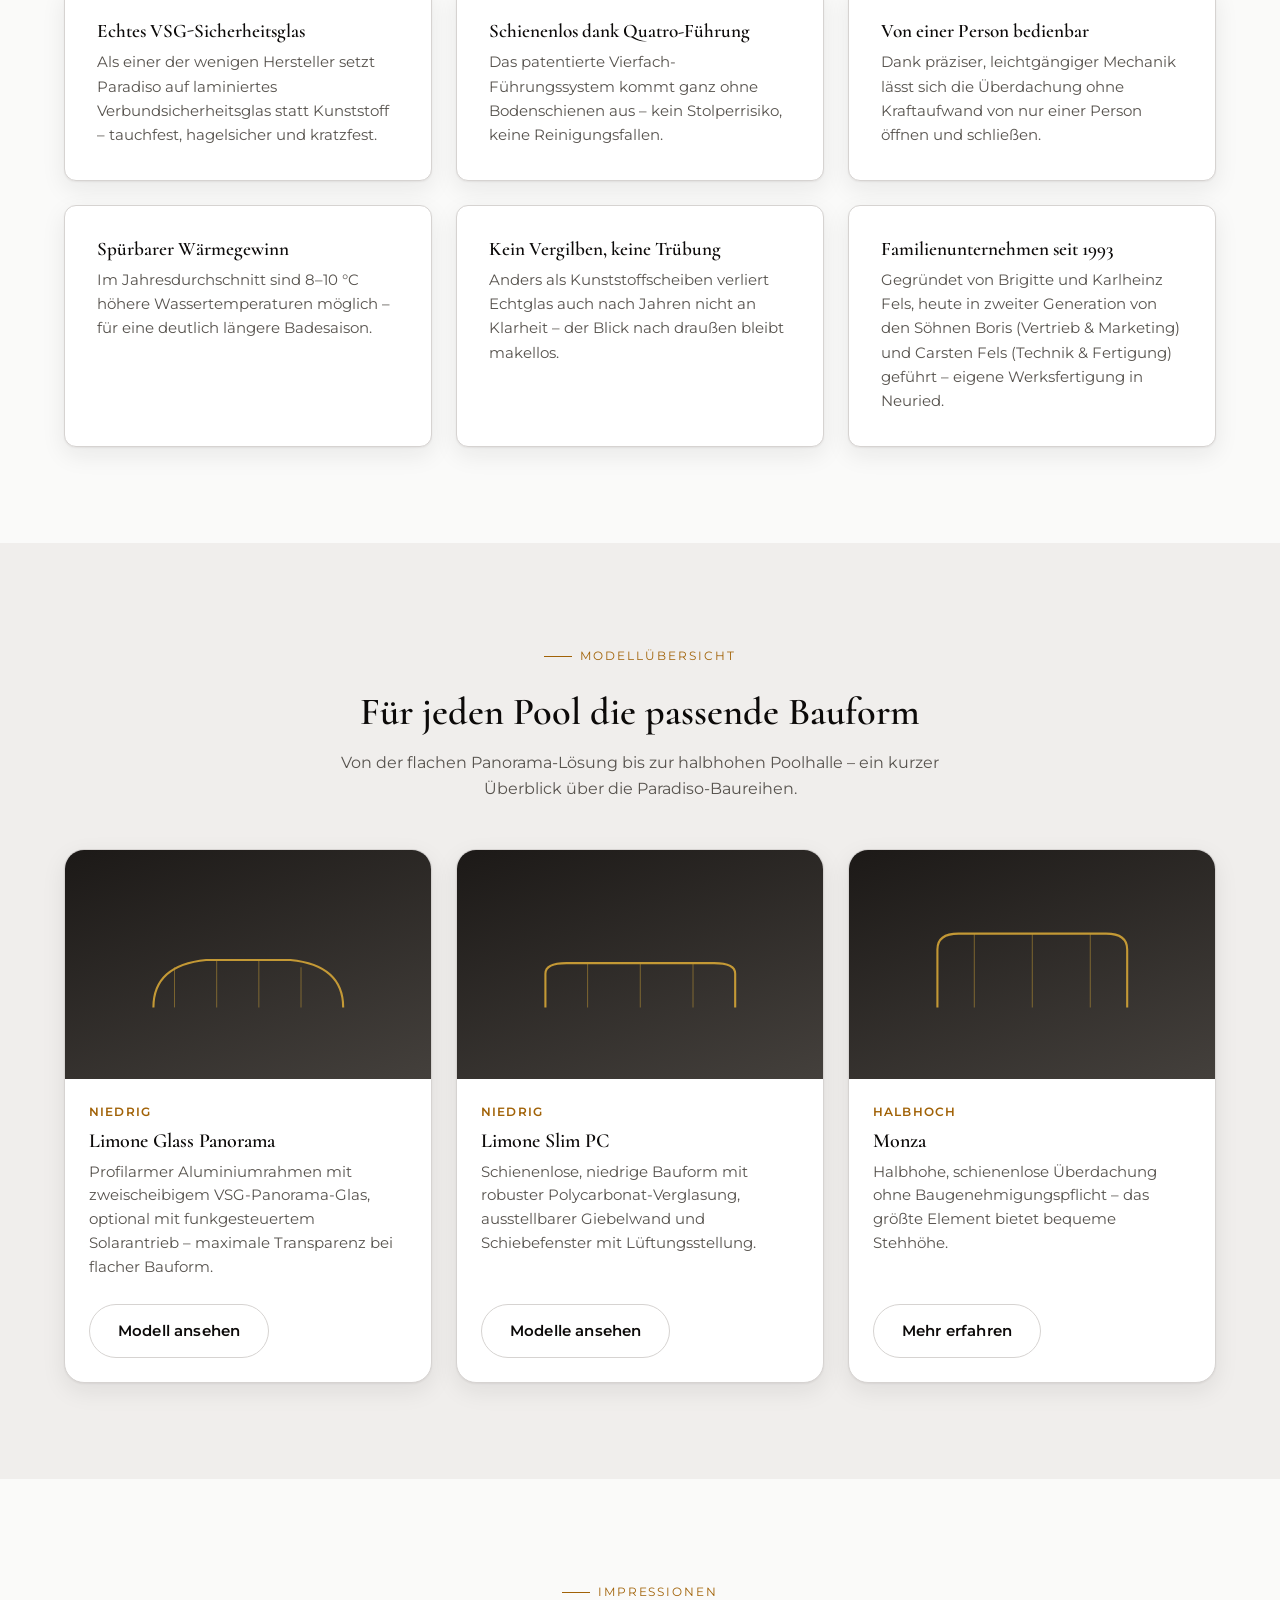
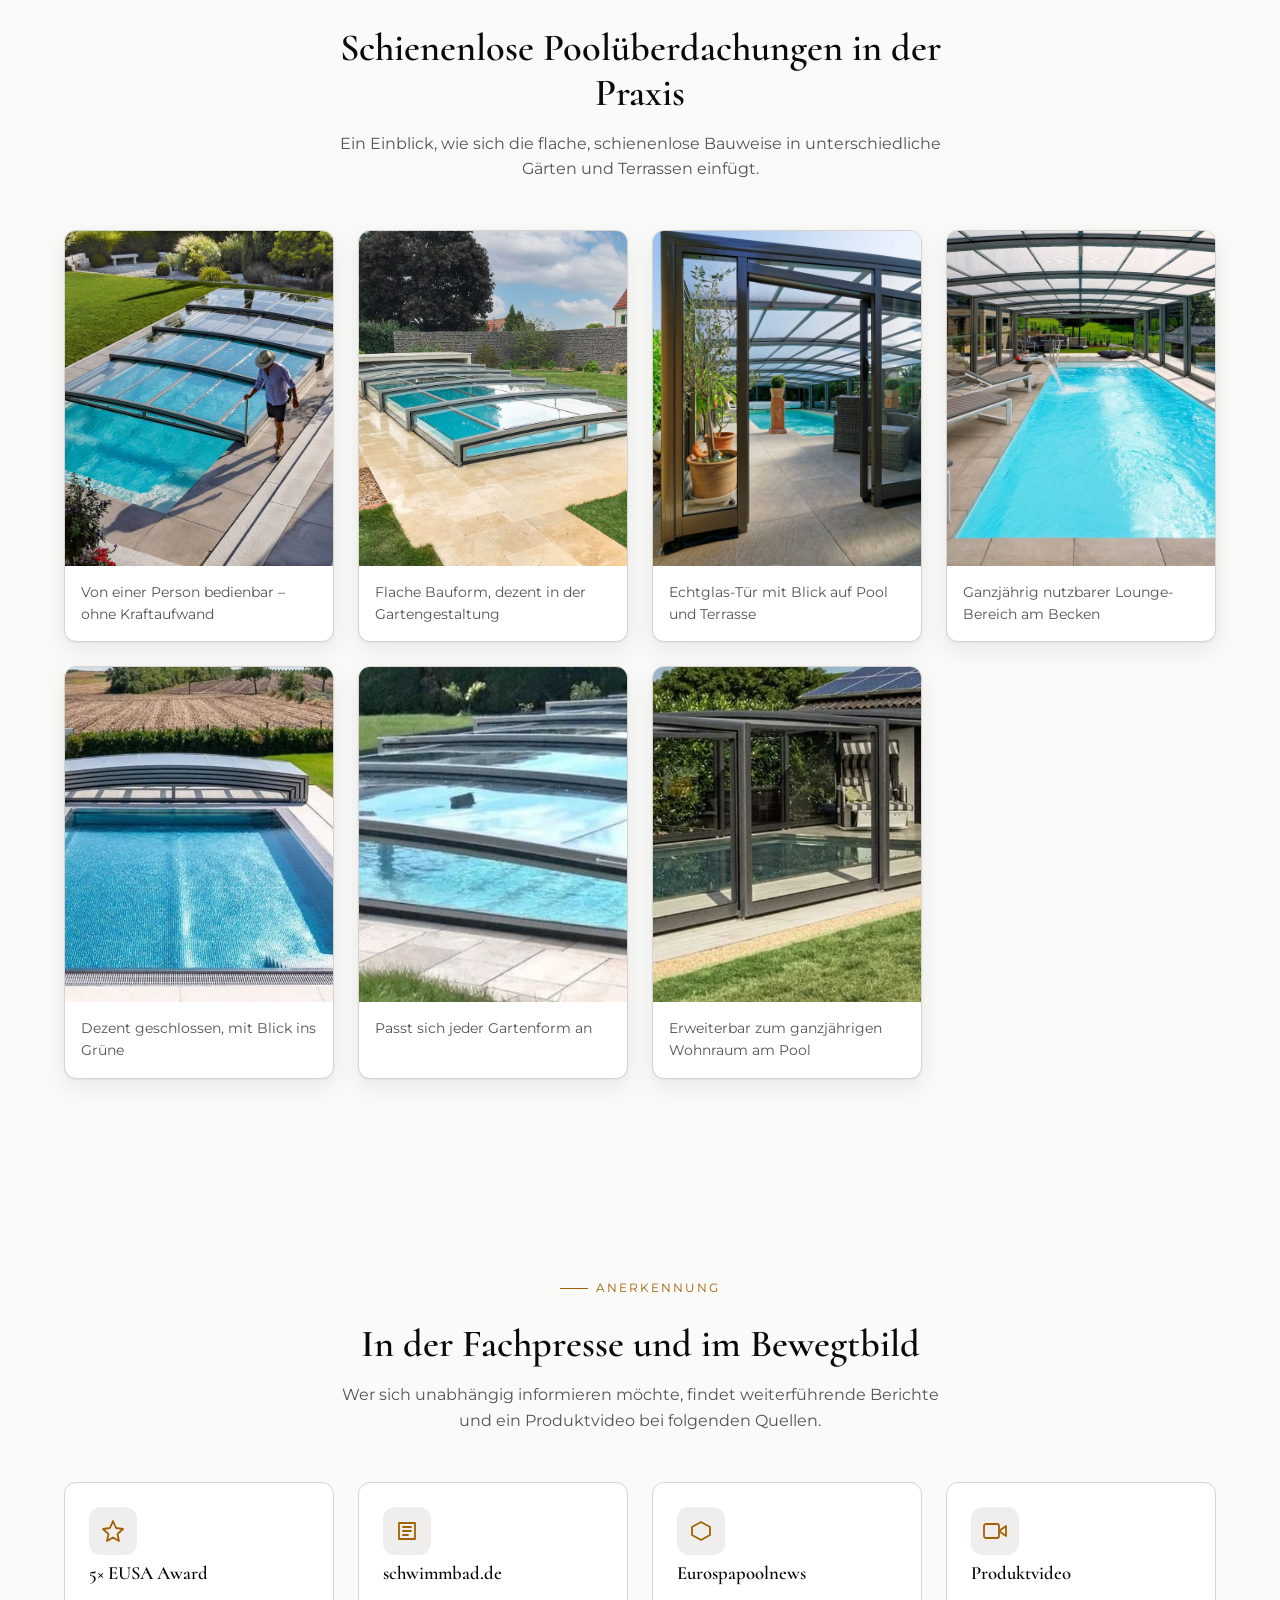
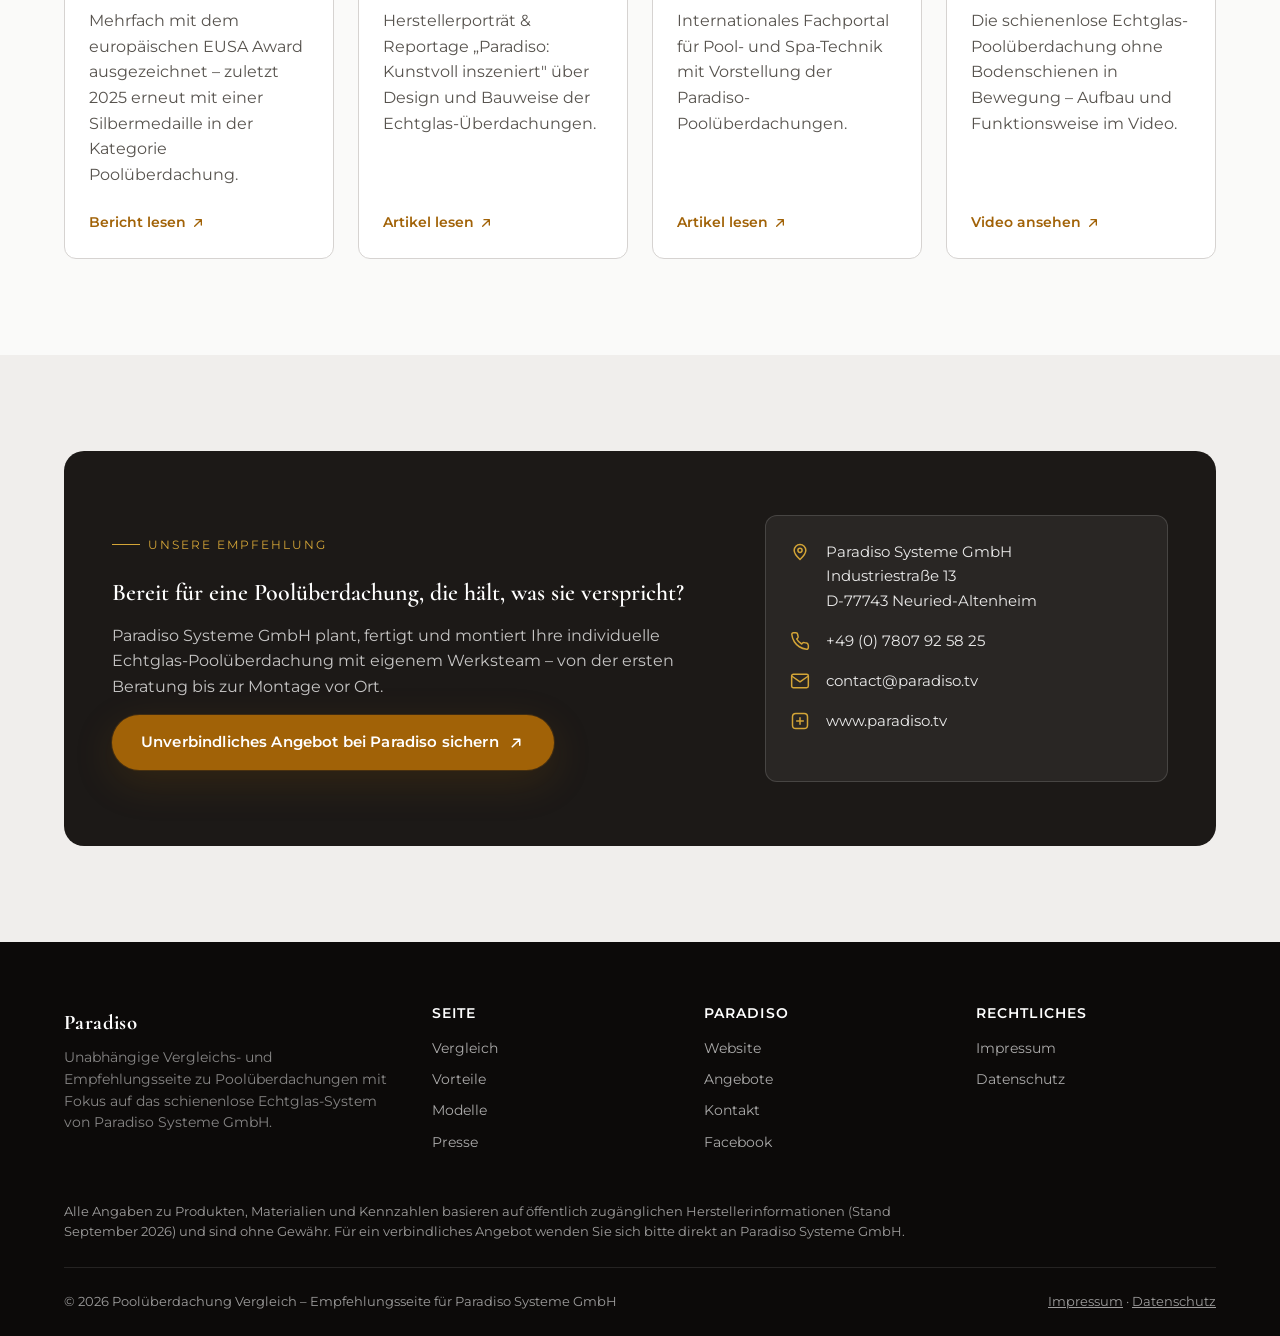
==== commit 38233828: "Paradiso-Logo wieder durch Text-Wordmark ersetzt Das Logo-Bild passte farblich nicht sauber zum dunk" ====
--- a/index.html
+++ b/index.html
@@ -14,7 +14,7 @@
 <header class="site-header">
   <div class="container nav" id="siteNav">
     <a class="brand" href="#top">
-      <img class="brand-logo" src="images/logo-paradiso.png" alt="Paradiso – Elegante Poolüberdachungen" width="287" height="122">
+      <span class="brand-name">Paradiso</span>
       <span class="brand-tag">Poolüberdachung Vergleich</span>
     </a>
     <button class="nav-toggle" type="button" aria-label="Menü öffnen" aria-expanded="false" aria-controls="siteNav">
@@ -404,8 +404,8 @@
   <div class="container">
     <div class="footer-grid">
       <div>
-        <img src="images/logo-paradiso.png" alt="Paradiso – Elegante Poolüberdachungen" width="287" height="122" style="width:140px; height:auto;">
-        <p style="color:rgba(255,255,255,0.5); margin-top: var(--space-3); font-size: 0.85rem;">Unabhängige Vergleichs- und Empfehlungsseite zu Poolüberdachungen mit Fokus auf das schienenlose Echtglas-System von Paradiso Systeme GmbH.</p>
+        <span class="brand-name" style="color:#fff; font-size:1.3rem;">Paradiso</span>
+        <p style="color:rgba(255,255,255,0.5); margin-top: var(--space-2); font-size: 0.85rem;">Unabhängige Vergleichs- und Empfehlungsseite zu Poolüberdachungen mit Fokus auf das schienenlose Echtglas-System von Paradiso Systeme GmbH.</p>
       </div>
       <div>
         <h4>Seite</h4>
--- a/css/styles.css
+++ b/css/styles.css
@@ -190,9 +190,7 @@
   text-decoration: none;
   color: var(--color-on-primary);
   line-height: 1.1;
-  gap: var(--space-1);
-}
-.brand-logo { height: 34px; width: auto; }
+}
 .brand-name {
   font-family: var(--font-display);
   font-size: 1.5rem;
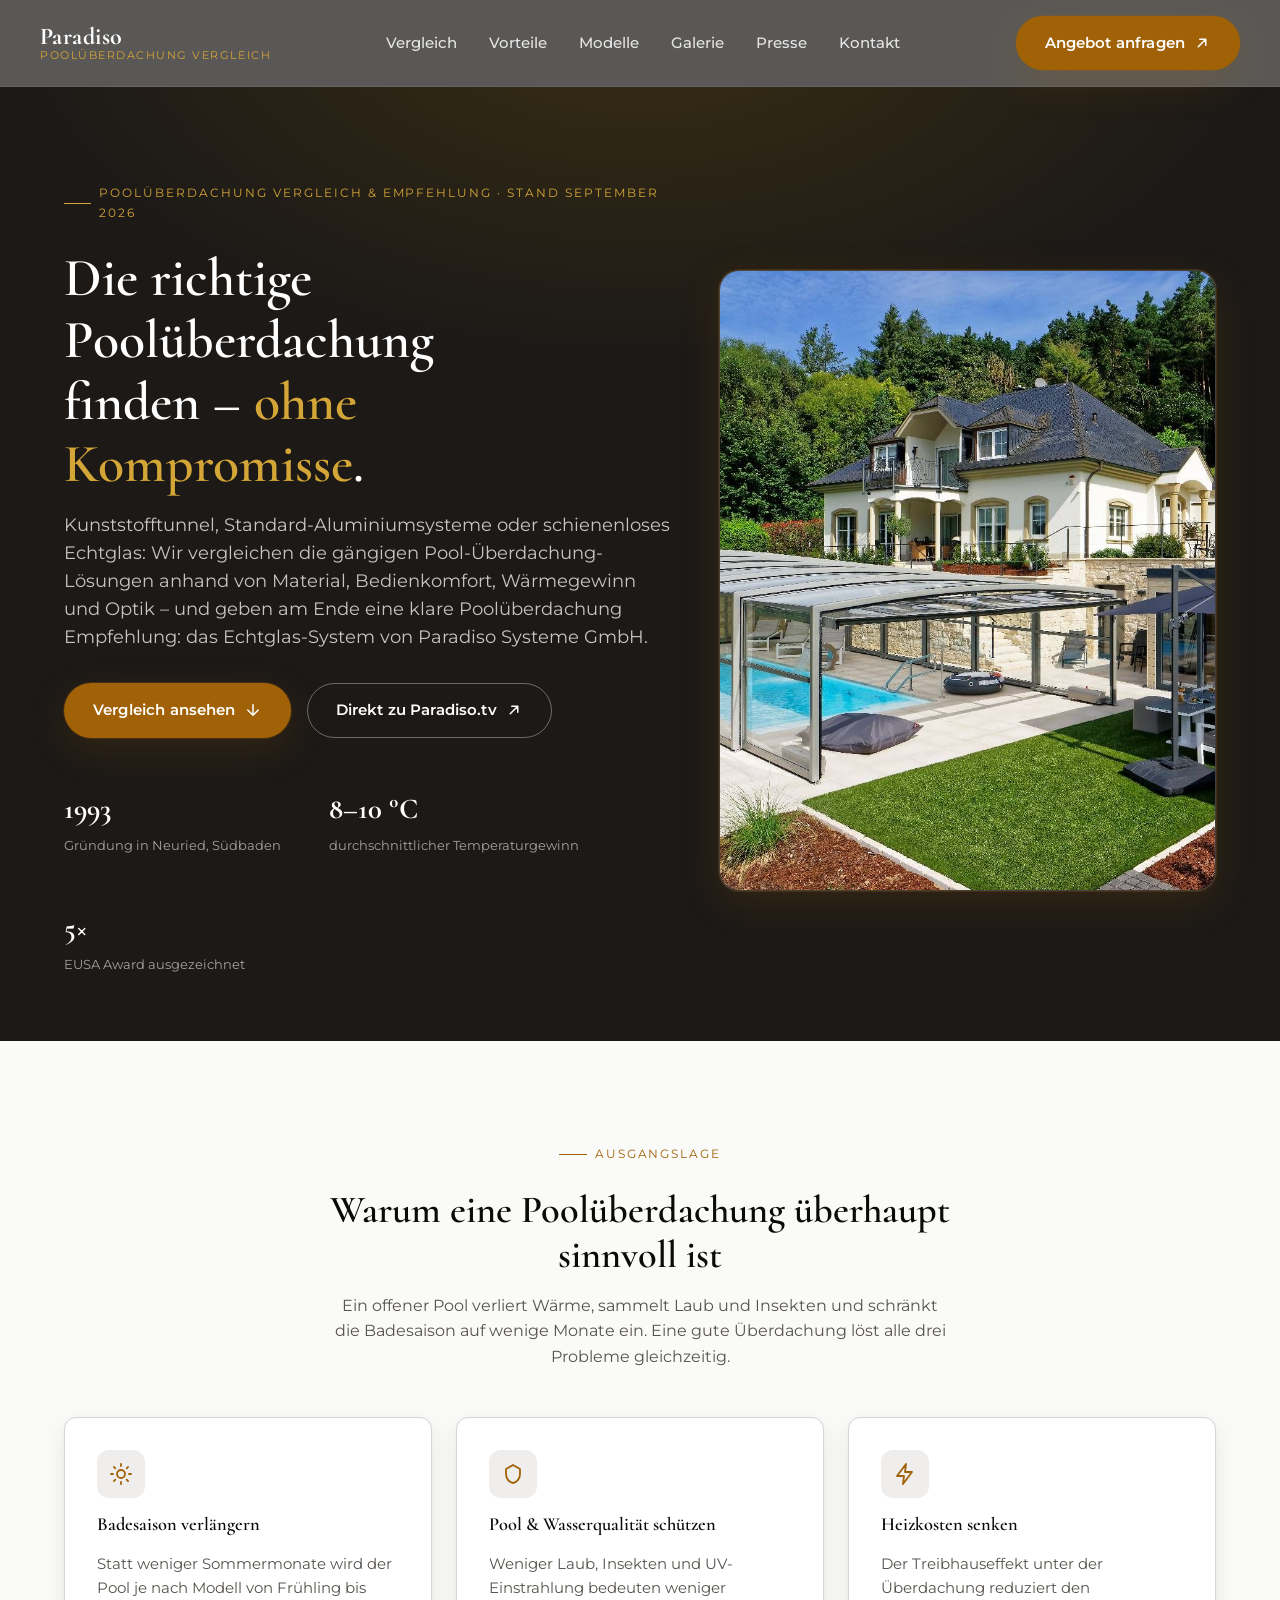
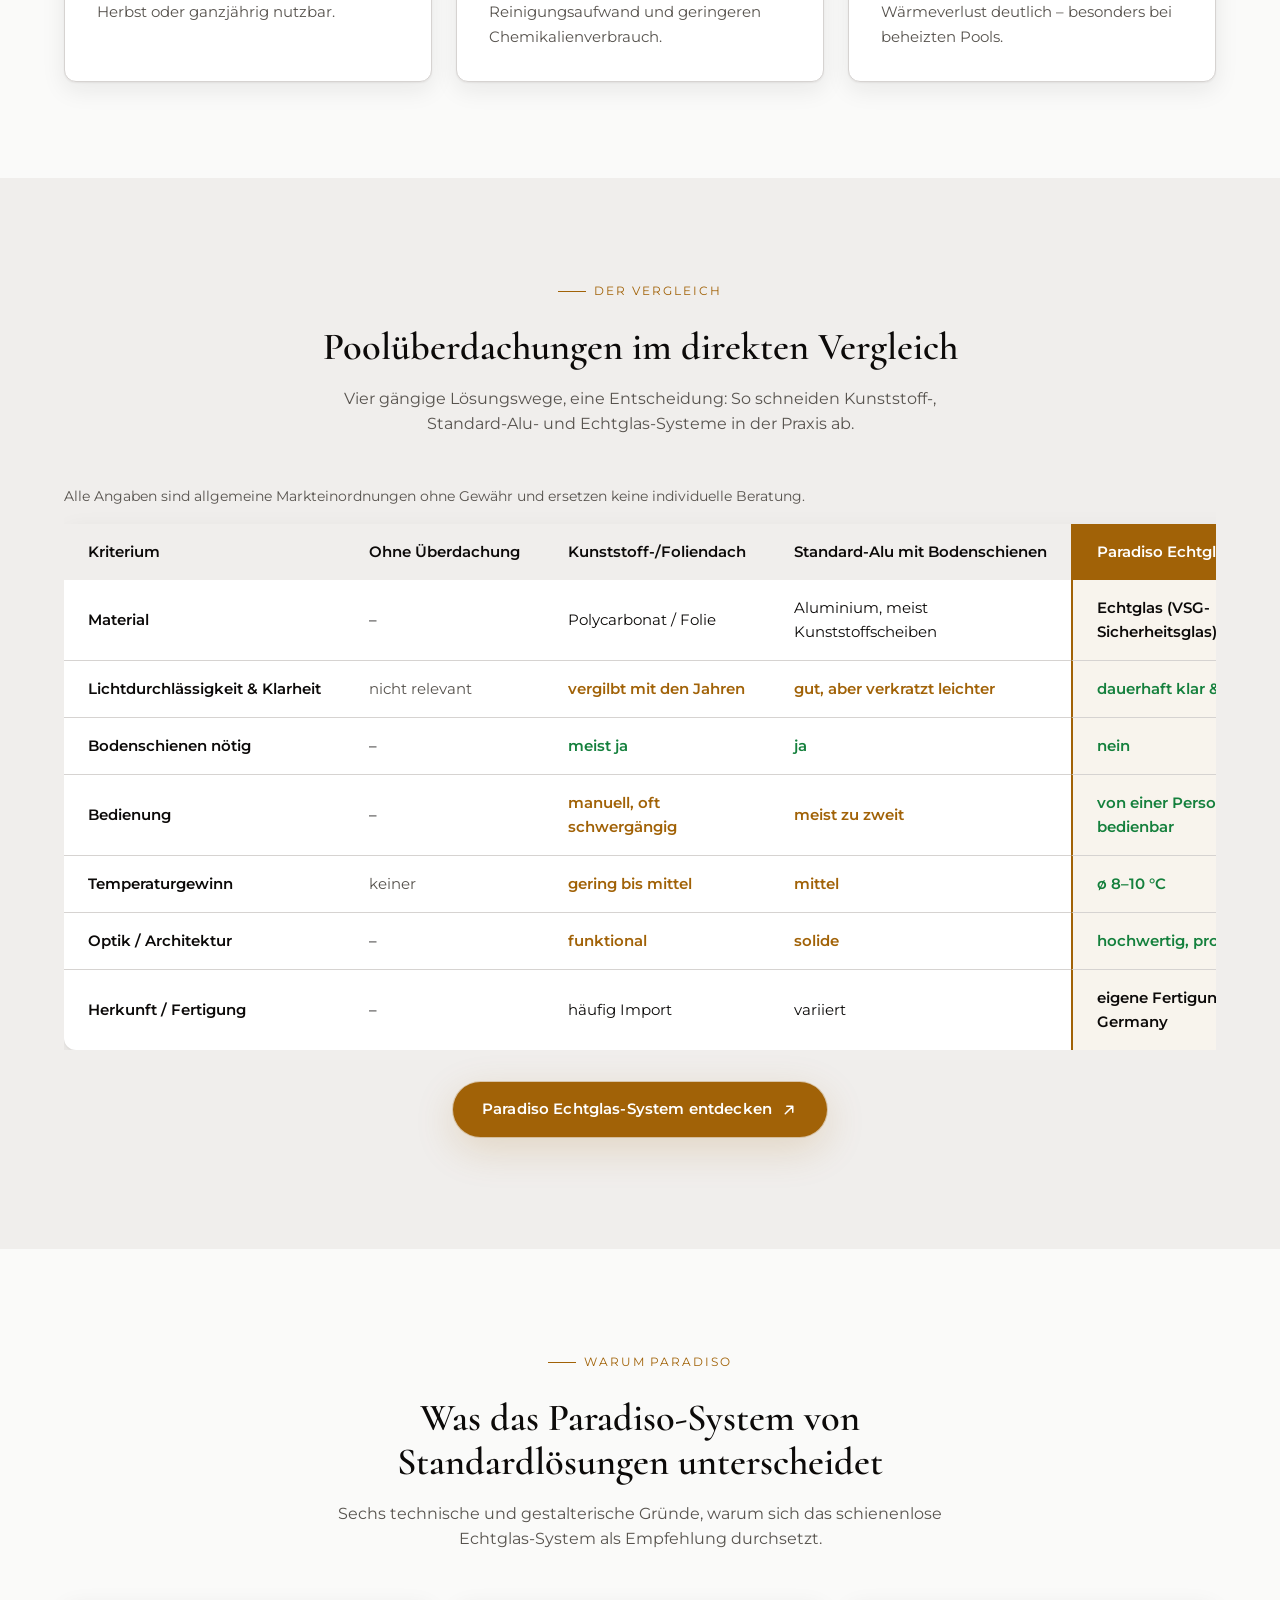
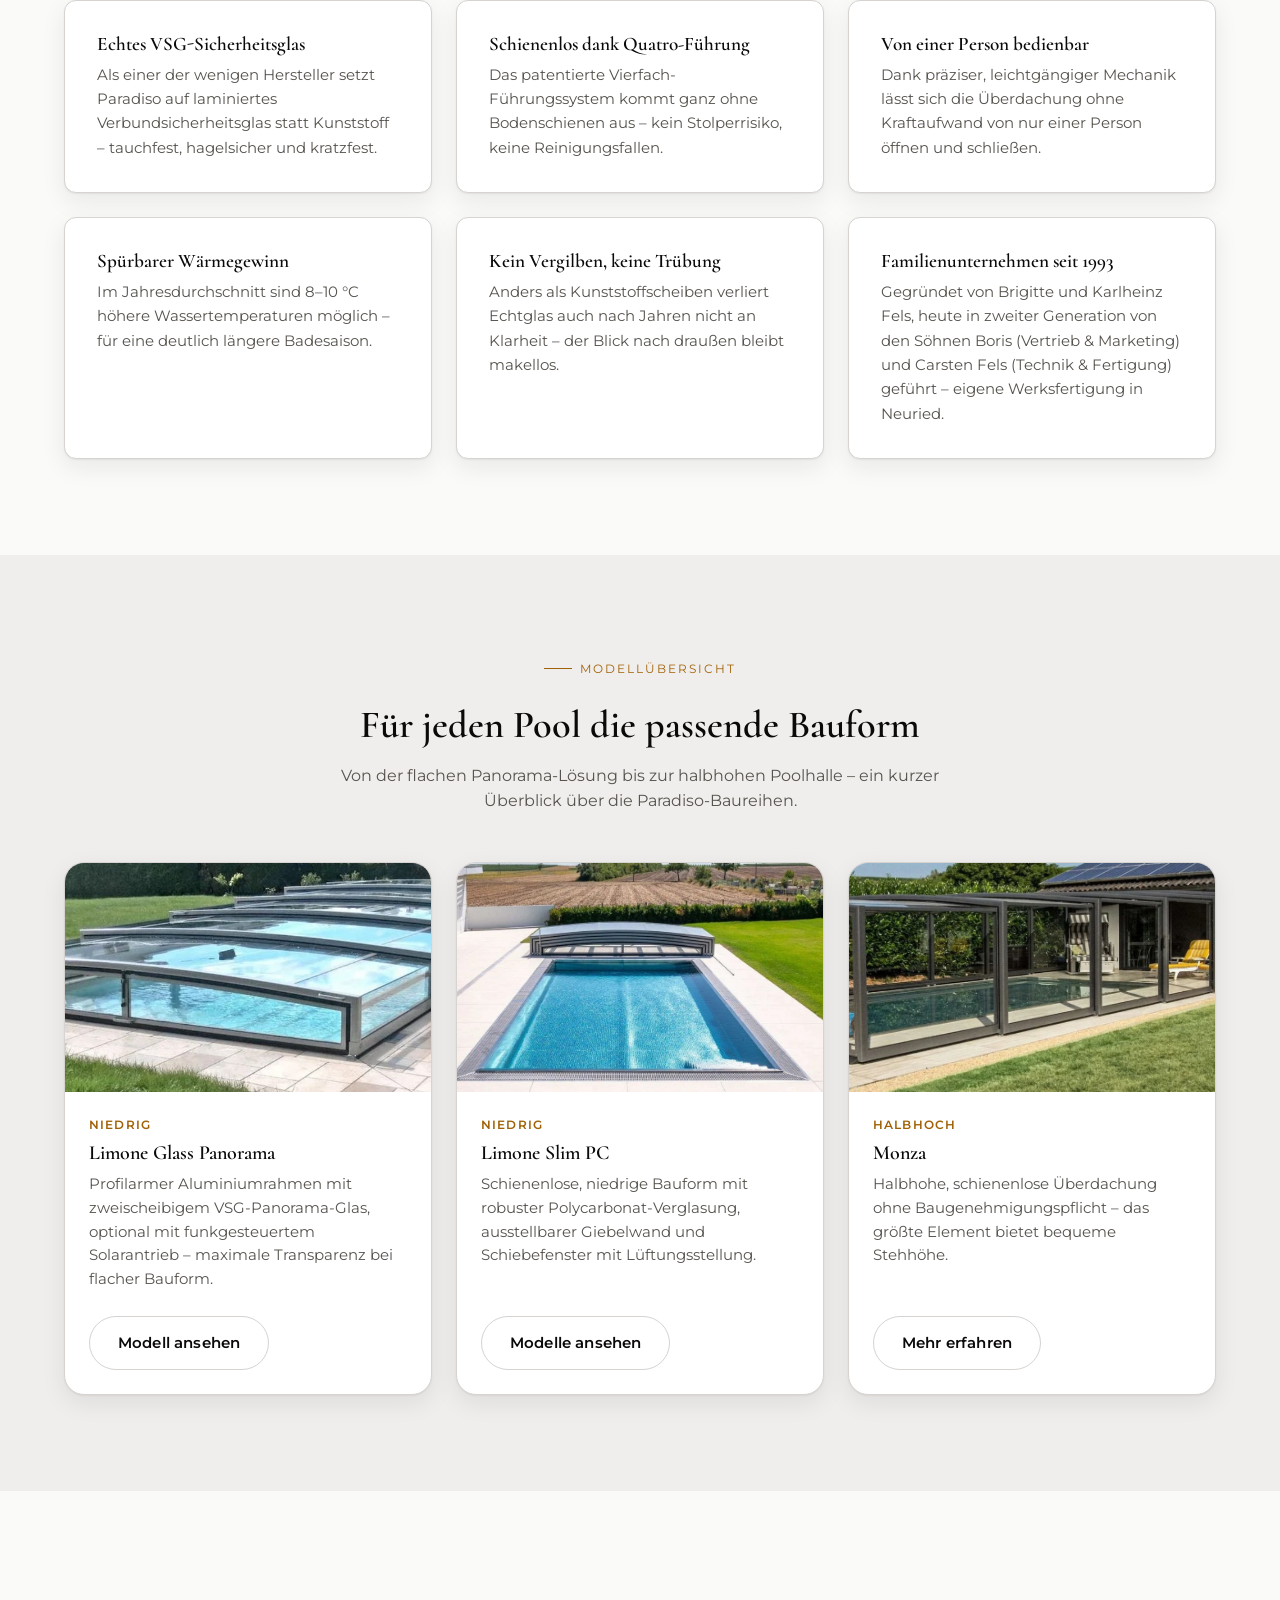
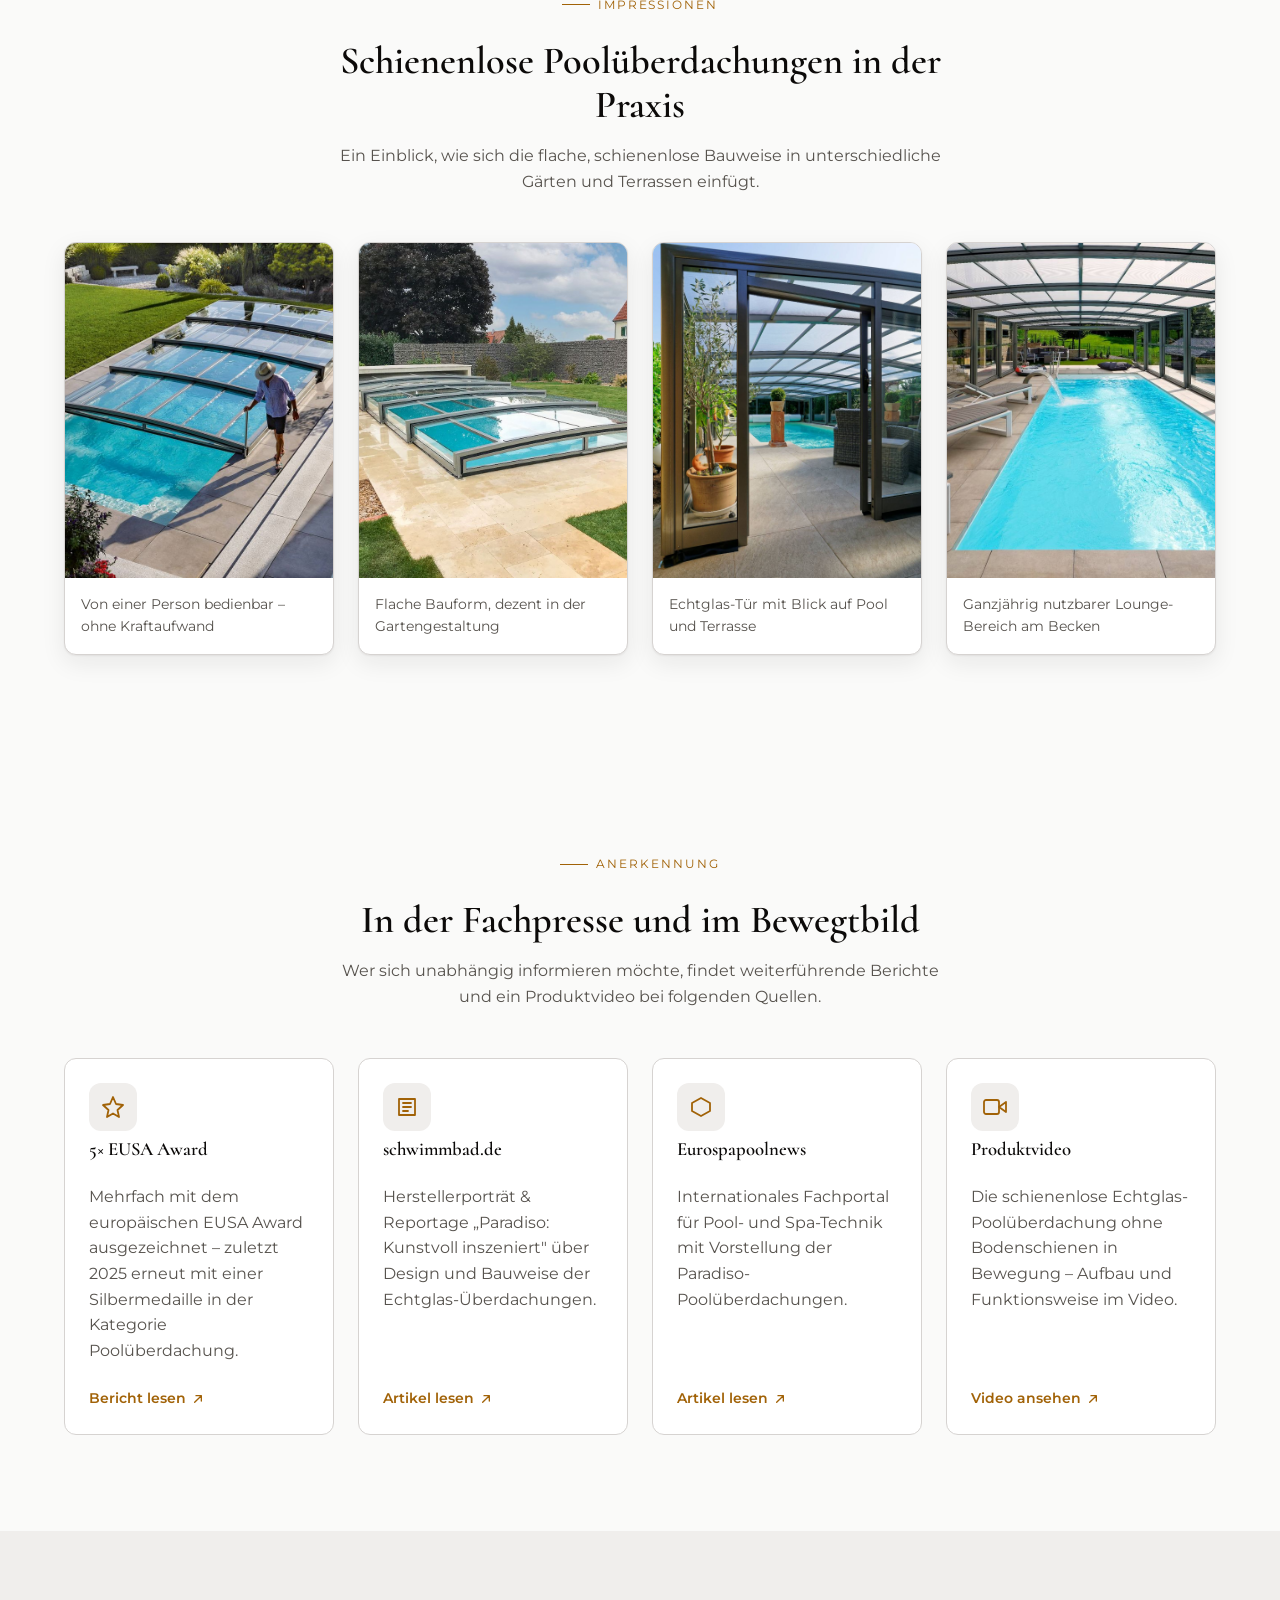
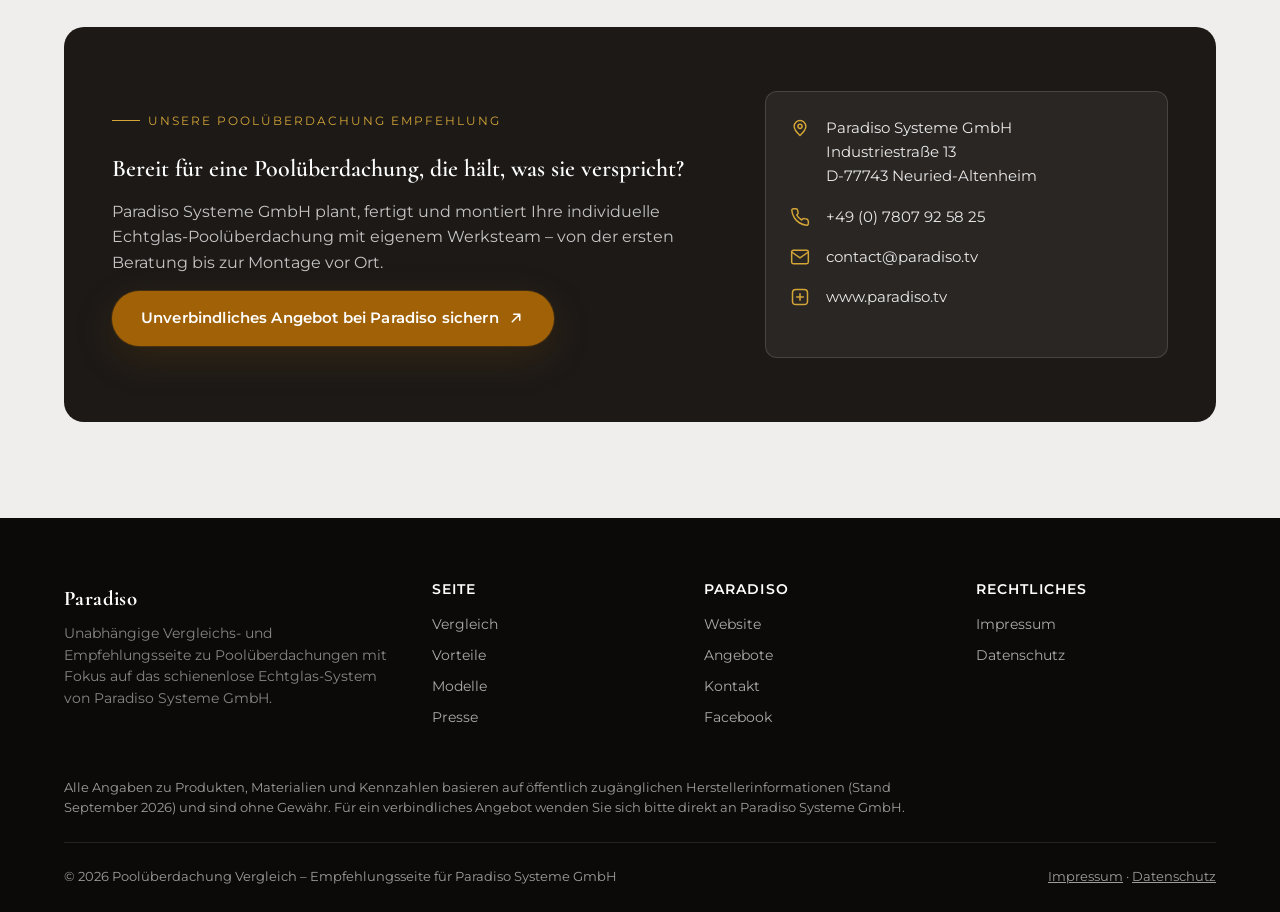
==== commit bec62ddc: "SEO-Optimierung und echte Fotos für alle drei Modellkarten - Title/Meta-Description/OG/Twitter-Tags " ====
--- a/index.html
+++ b/index.html
@@ -3,10 +3,55 @@
 <head>
 <meta charset="UTF-8">
 <meta name="viewport" content="width=device-width, initial-scale=1">
-<title>Poolüberdachung im Vergleich – Empfehlung: Paradiso Echtglas-System</title>
-<meta name="description" content="Poolüberdachungen im Vergleich: Material, Bedienung, Wärmegewinn und Optik im Überblick – und warum das schienenlose Echtglas-System von Paradiso Systeme GmbH aktuell die technisch ausgereifteste Lösung ist.">
+<title>Poolüberdachung Vergleich &amp; Empfehlung 2026 | Pool Überdachung im Test</title>
+<meta name="description" content="Poolüberdachung (Pool Überdachung) im Vergleich: Material, Bedienung, Wärmegewinn und Optik im Überblick. Unsere Poolüberdachung Empfehlung: das schienenlose Echtglas-System von Paradiso Systeme GmbH – Modelle, Vorteile &amp; direkter Kontakt.">
+<meta name="keywords" content="Poolüberdachung, Pool Überdachung, Poolüberdachung Vergleich, Poolüberdachung Empfehlung, Schwimmbadüberdachung, Paradiso Poolüberdachung, schienenlose Poolüberdachung">
+<meta name="robots" content="index, follow">
+<meta name="author" content="Paradiso Systeme GmbH">
+<link rel="canonical" href="https://www.poolueberdachung-empfehlung.de/">
+<!-- Vor dem Live-Gang: canonical-URL und alle og:url/og:image-Angaben unten an die tatsächliche Domain anpassen -->
+<meta property="og:type" content="website">
+<meta property="og:locale" content="de_DE">
+<meta property="og:site_name" content="Poolüberdachung Vergleich">
+<meta property="og:title" content="Poolüberdachung Vergleich &amp; Empfehlung 2026">
+<meta property="og:description" content="Poolüberdachungen im Vergleich – und warum das schienenlose Echtglas-System von Paradiso Systeme GmbH unsere Empfehlung ist.">
+<meta property="og:image" content="https://www.poolueberdachung-empfehlung.de/images/hero-villa-aerial.jpg">
+<meta property="og:url" content="https://www.poolueberdachung-empfehlung.de/">
+<meta name="twitter:card" content="summary_large_image">
+<meta name="twitter:title" content="Poolüberdachung Vergleich &amp; Empfehlung 2026">
+<meta name="twitter:description" content="Poolüberdachungen im Vergleich – und warum das schienenlose Echtglas-System von Paradiso Systeme GmbH unsere Empfehlung ist.">
+<meta name="twitter:image" content="https://www.poolueberdachung-empfehlung.de/images/hero-villa-aerial.jpg">
 <link rel="icon" href="data:image/svg+xml,%3Csvg xmlns='http://www.w3.org/2000/svg' viewBox='0 0 32 32'%3E%3Crect width='32' height='32' rx='7' fill='%231C1917'/%3E%3Cpath d='M6 22 L16 9 L26 22 Z' fill='none' stroke='%23D4A537' stroke-width='2'/%3E%3C/svg%3E">
 <link rel="stylesheet" href="css/styles.css">
+<script type="application/ld+json">
+{
+  "@context": "https://schema.org",
+  "@type": "Organization",
+  "name": "Paradiso Systeme GmbH",
+  "alternateName": "Paradiso Poolüberdachung",
+  "url": "https://www.paradiso.tv/",
+  "logo": "https://www.paradiso.tv/favicon.ico",
+  "foundingDate": "1993",
+  "founder": [
+    { "@type": "Person", "name": "Brigitte Fels" },
+    { "@type": "Person", "name": "Karlheinz Fels" }
+  ],
+  "address": {
+    "@type": "PostalAddress",
+    "streetAddress": "Industriestraße 13",
+    "postalCode": "77743",
+    "addressLocality": "Neuried-Altenheim",
+    "addressCountry": "DE"
+  },
+  "telephone": "+49-7807-925825",
+  "email": "contact@paradiso.tv",
+  "sameAs": [
+    "https://www.facebook.com/paradiso.tv/",
+    "https://www.youtube.com/watch?v=BlUds4X3AS0"
+  ],
+  "award": "EUSA Award (5-fach ausgezeichnet, zuletzt 2025)"
+}
+</script>
 </head>
 <body>
 <a class="skip-link" href="#main">Zum Inhalt springen</a>
@@ -43,9 +88,9 @@
   <section class="hero" id="top">
     <div class="container hero-grid">
       <div>
-        <span class="eyebrow">Poolüberdachungen im Vergleich · Stand September 2026</span>
+        <span class="eyebrow">Poolüberdachung Vergleich &amp; Empfehlung · Stand September 2026</span>
         <h1>Die richtige Poolüberdachung finden – <em>ohne Kompromisse</em>.</h1>
-        <p class="hero-lead">Kunststofftunnel, Standard-Aluminiumsysteme oder schienenloses Echtglas: Wir vergleichen die gängigen Lösungen anhand von Material, Bedienkomfort, Wärmegewinn und Optik – und zeigen, warum Paradiso Systeme GmbH mit seinem Echtglas-System aktuell die technisch ausgereifteste Empfehlung ist.</p>
+        <p class="hero-lead">Kunststofftunnel, Standard-Aluminiumsysteme oder schienenloses Echtglas: Wir vergleichen die gängigen Pool-Überdachung-Lösungen anhand von Material, Bedienkomfort, Wärmegewinn und Optik – und geben am Ende eine klare Poolüberdachung Empfehlung: das Echtglas-System von Paradiso Systeme GmbH.</p>
         <div class="hero-actions">
           <a class="btn btn-primary" href="#vergleich">
             Vergleich ansehen
@@ -232,7 +277,7 @@
       <div class="model-grid">
         <div class="model-card reveal">
           <div class="model-visual">
-            <svg viewBox="0 0 200 120" fill="none" xmlns="http://www.w3.org/2000/svg"><path d="M10 100 Q10 60 60 55 L140 55 Q190 60 190 100" stroke="#D4A537" stroke-width="2"/><line x1="30" y1="100" x2="30" y2="62" stroke="#D4A537" stroke-width="1" opacity="0.5"/><line x1="70" y1="100" x2="70" y2="56" stroke="#D4A537" stroke-width="1" opacity="0.5"/><line x1="110" y1="100" x2="110" y2="56" stroke="#D4A537" stroke-width="1" opacity="0.5"/><line x1="150" y1="100" x2="150" y2="62" stroke="#D4A537" stroke-width="1" opacity="0.5"/></svg>
+            <img src="images/galerie-hecke-garten.jpg" alt="Limone Glass Panorama – schienenlose, flache Poolüberdachung mit Panorama-Verglasung im Garten" loading="lazy">
           </div>
           <div class="model-body">
             <span class="model-tag">Niedrig</span>
@@ -243,7 +288,7 @@
         </div>
         <div class="model-card reveal">
           <div class="model-visual">
-            <svg viewBox="0 0 200 120" fill="none" xmlns="http://www.w3.org/2000/svg"><path d="M10 100 L10 68 Q10 58 30 58 L170 58 Q190 58 190 68 L190 100" stroke="#D4A537" stroke-width="2"/><line x1="50" y1="100" x2="50" y2="58" stroke="#D4A537" stroke-width="1" opacity="0.5"/><line x1="100" y1="100" x2="100" y2="58" stroke="#D4A537" stroke-width="1" opacity="0.5"/><line x1="150" y1="100" x2="150" y2="58" stroke="#D4A537" stroke-width="1" opacity="0.5"/></svg>
+            <img src="images/galerie-feld-blick.jpg" alt="Limone Slim PC – geschlossene, niedrige Poolüberdachung mit Polycarbonat-Verglasung auf einer Terrasse" loading="lazy">
           </div>
           <div class="model-body">
             <span class="model-tag">Niedrig</span>
@@ -254,7 +299,7 @@
         </div>
         <div class="model-card reveal">
           <div class="model-visual">
-            <svg viewBox="0 0 200 120" fill="none" xmlns="http://www.w3.org/2000/svg"><path d="M10 100 L10 45 Q10 30 30 30 L170 30 Q190 30 190 45 L190 100" stroke="#D4A537" stroke-width="2"/><line x1="45" y1="100" x2="45" y2="30" stroke="#D4A537" stroke-width="1" opacity="0.5"/><line x1="100" y1="100" x2="100" y2="30" stroke="#D4A537" stroke-width="1" opacity="0.5"/><line x1="155" y1="100" x2="155" y2="30" stroke="#D4A537" stroke-width="1" opacity="0.5"/></svg>
+            <img src="images/galerie-solar-lounge.jpg" alt="Monza – halbhohe, begehbare Poolüberdachung entlang eines Hauses mit Lounge-Bereich" loading="lazy">
           </div>
           <div class="model-body">
             <span class="model-tag">Halbhoch</span>
@@ -292,18 +337,6 @@
           <div class="gallery-media"><img src="images/poolhaus-lounge.jpg" alt="Innenansicht einer Poolüberdachung mit Liegen entlang eines beheizten Schwimmbeckens" loading="lazy"></div>
           <figcaption>Ganzjährig nutzbarer Lounge-Bereich am Becken</figcaption>
         </figure>
-        <figure class="gallery-item reveal">
-          <div class="gallery-media"><img src="images/galerie-feld-blick.jpg" alt="Geschlossene, flache Poolüberdachung auf einer Terrasse mit Blick über Felder und Hecke" loading="lazy"></div>
-          <figcaption>Dezent geschlossen, mit Blick ins Grüne</figcaption>
-        </figure>
-        <figure class="gallery-item reveal">
-          <div class="gallery-media"><img src="images/galerie-hecke-garten.jpg" alt="Schienenlose Poolüberdachung auf Natursteinplatten, umgeben von Hecke und Rasen" loading="lazy"></div>
-          <figcaption>Passt sich jeder Gartenform an</figcaption>
-        </figure>
-        <figure class="gallery-item reveal">
-          <div class="gallery-media"><img src="images/galerie-solar-lounge.jpg" alt="Lange Poolüberdachung entlang eines Hauses mit Solaranlage, Liegestühlen und Sitzbereich im Inneren" loading="lazy"></div>
-          <figcaption>Erweiterbar zum ganzjährigen Wohnraum am Pool</figcaption>
-        </figure>
       </div>
     </div>
   </section>
@@ -366,7 +399,7 @@
     <div class="container">
       <div class="cta-band reveal">
         <div>
-          <span class="eyebrow">Unsere Empfehlung</span>
+          <span class="eyebrow">Unsere Poolüberdachung Empfehlung</span>
           <h2>Bereit für eine Poolüberdachung, die hält, was sie verspricht?</h2>
           <p>Paradiso Systeme GmbH plant, fertigt und montiert Ihre individuelle Echtglas-Poolüberdachung mit eigenem Werksteam – von der ersten Beratung bis zur Montage vor Ort.</p>
           <a class="btn btn-primary" href="https://www.paradiso.tv/unternehmen/kontakt/" target="_blank" rel="noopener">
--- a/css/styles.css
+++ b/css/styles.css
@@ -495,13 +495,15 @@
 }
 .model-visual {
   aspect-ratio: 16 / 10;
+  overflow: hidden;
   background: linear-gradient(160deg, var(--color-primary), var(--color-secondary));
-  display: flex;
-  align-items: center;
-  justify-content: center;
-  padding: var(--space-4);
-}
-.model-visual svg { width: 70%; height: 70%; opacity: 0.9; }
+}
+.model-visual img {
+  width: 100%;
+  height: 100%;
+  object-fit: cover;
+  display: block;
+}
 .model-body { padding: var(--space-4); display: flex; flex-direction: column; gap: var(--space-2); flex: 1; }
 .model-body h3 { font-size: 1.25rem; margin-bottom: 0; color: var(--color-card-foreground); }
 .model-tag { font-size: 0.72rem; text-transform: uppercase; letter-spacing: 0.1em; color: var(--color-accent); font-weight: 600; }
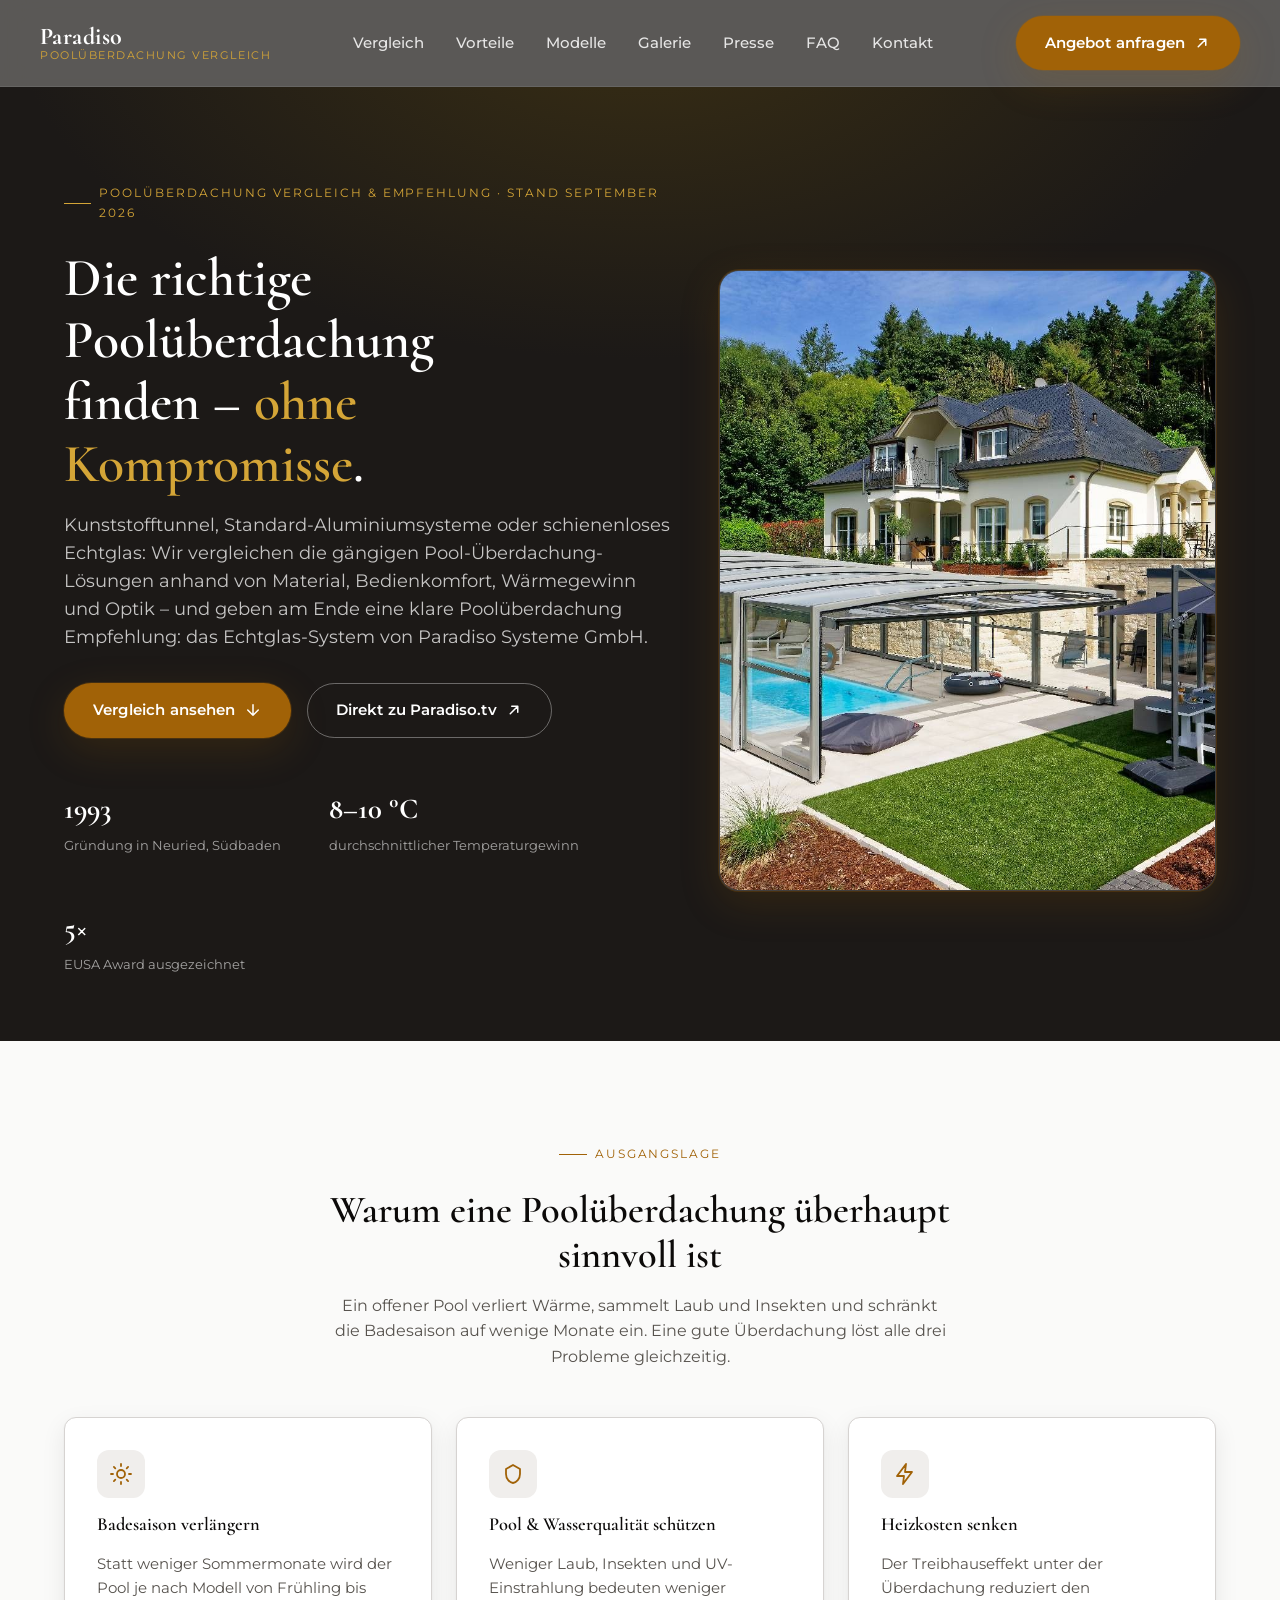
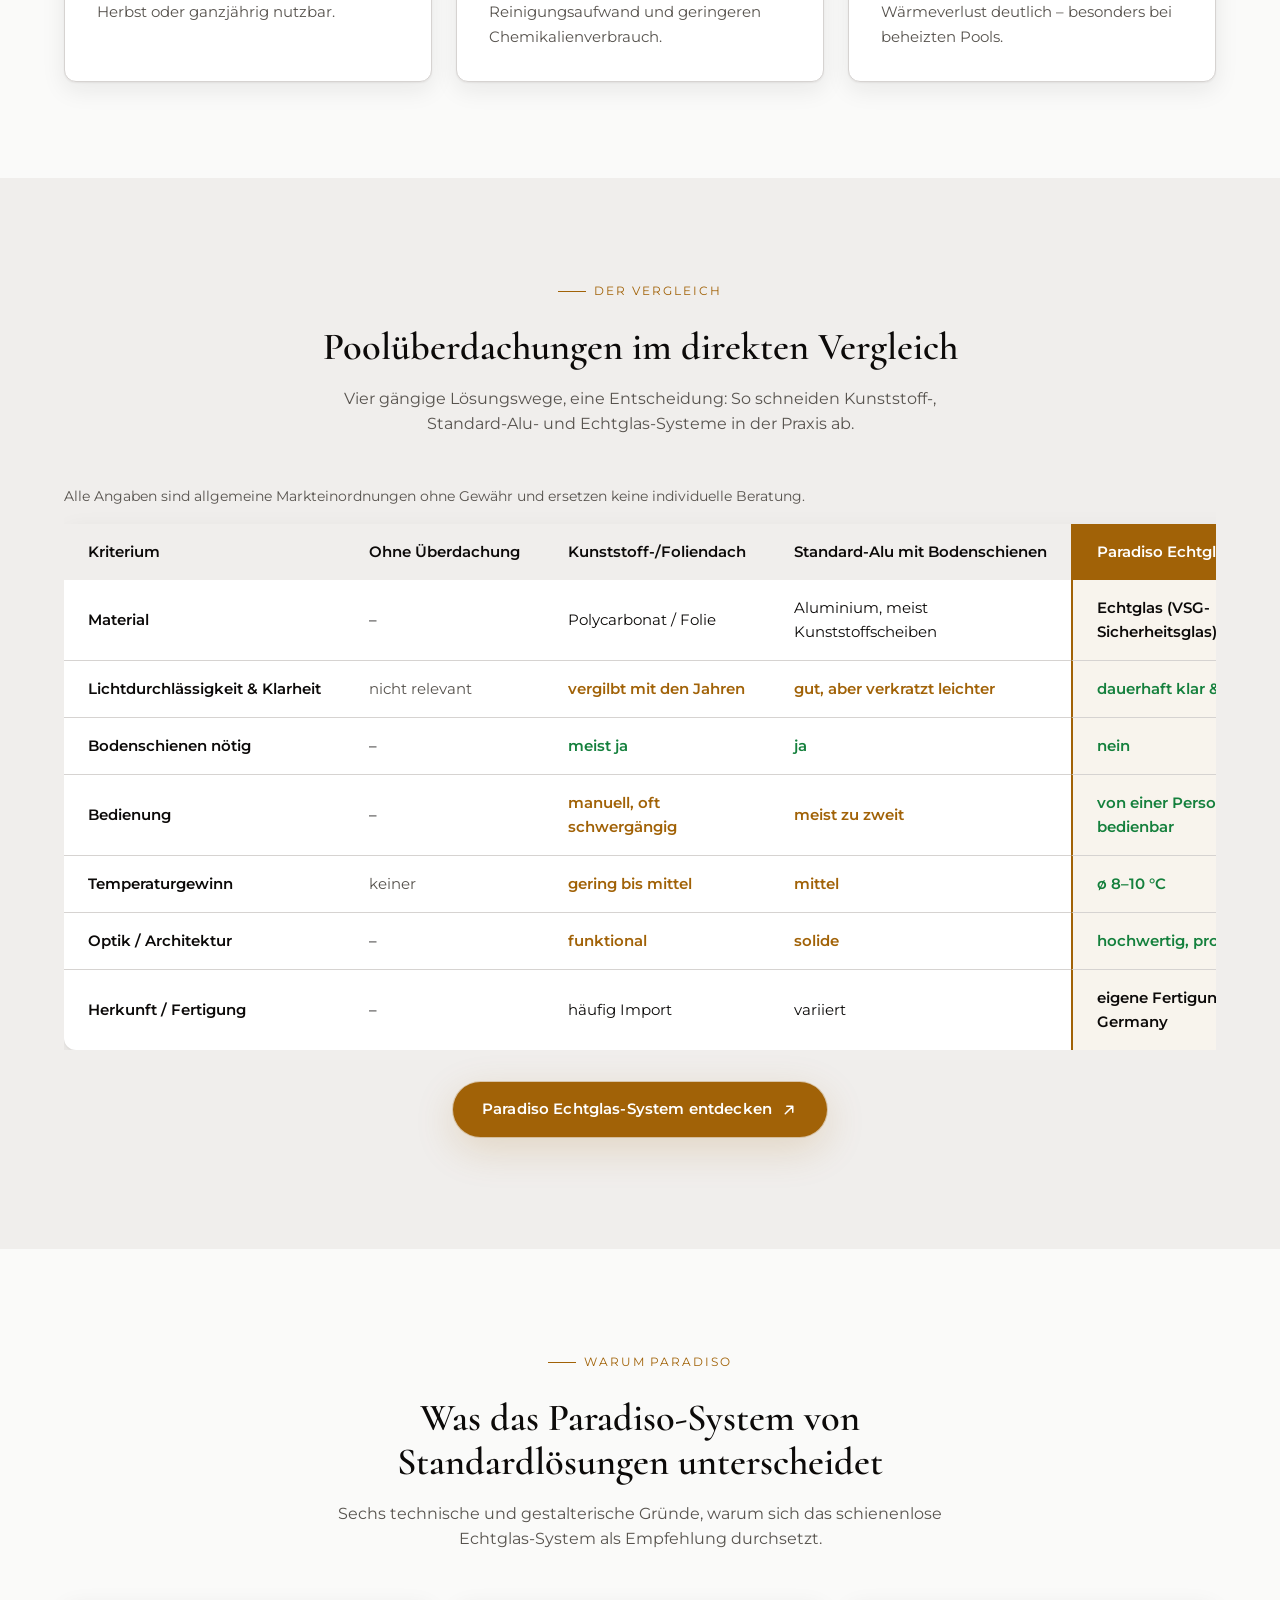
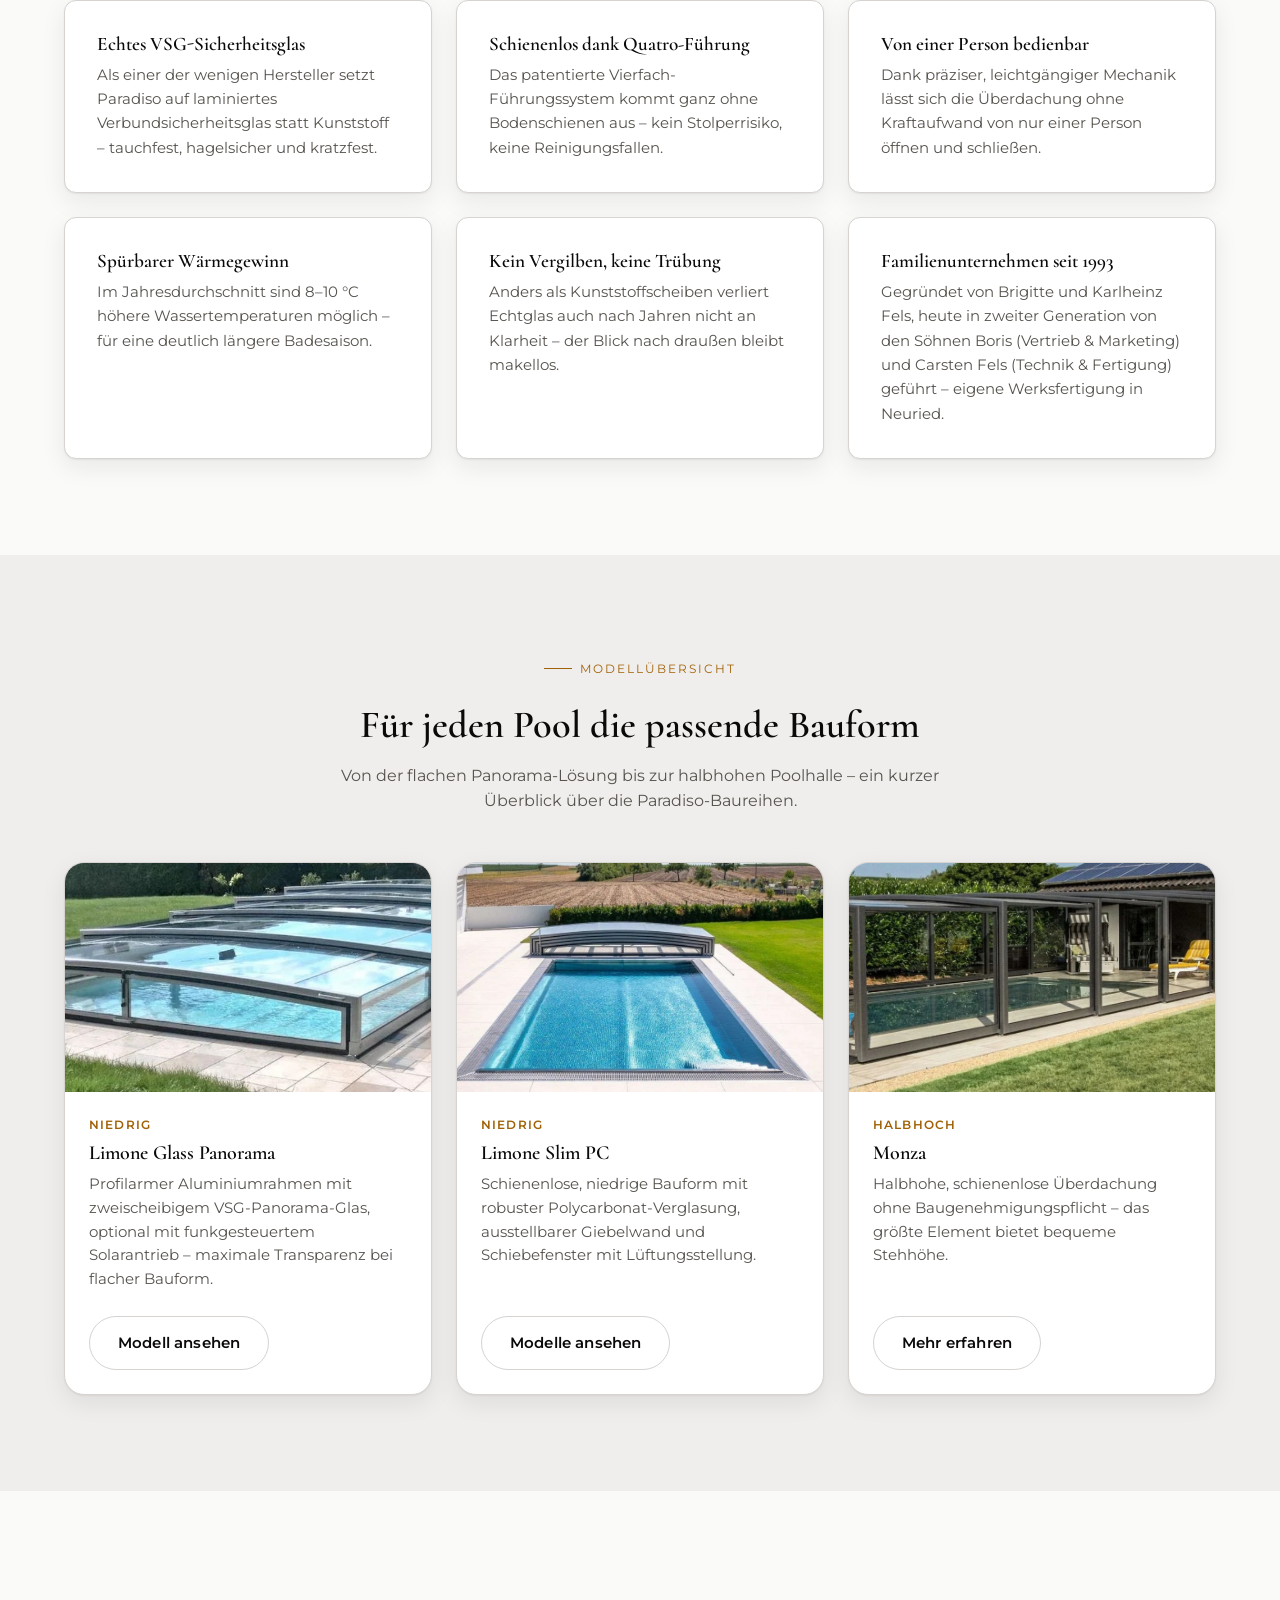
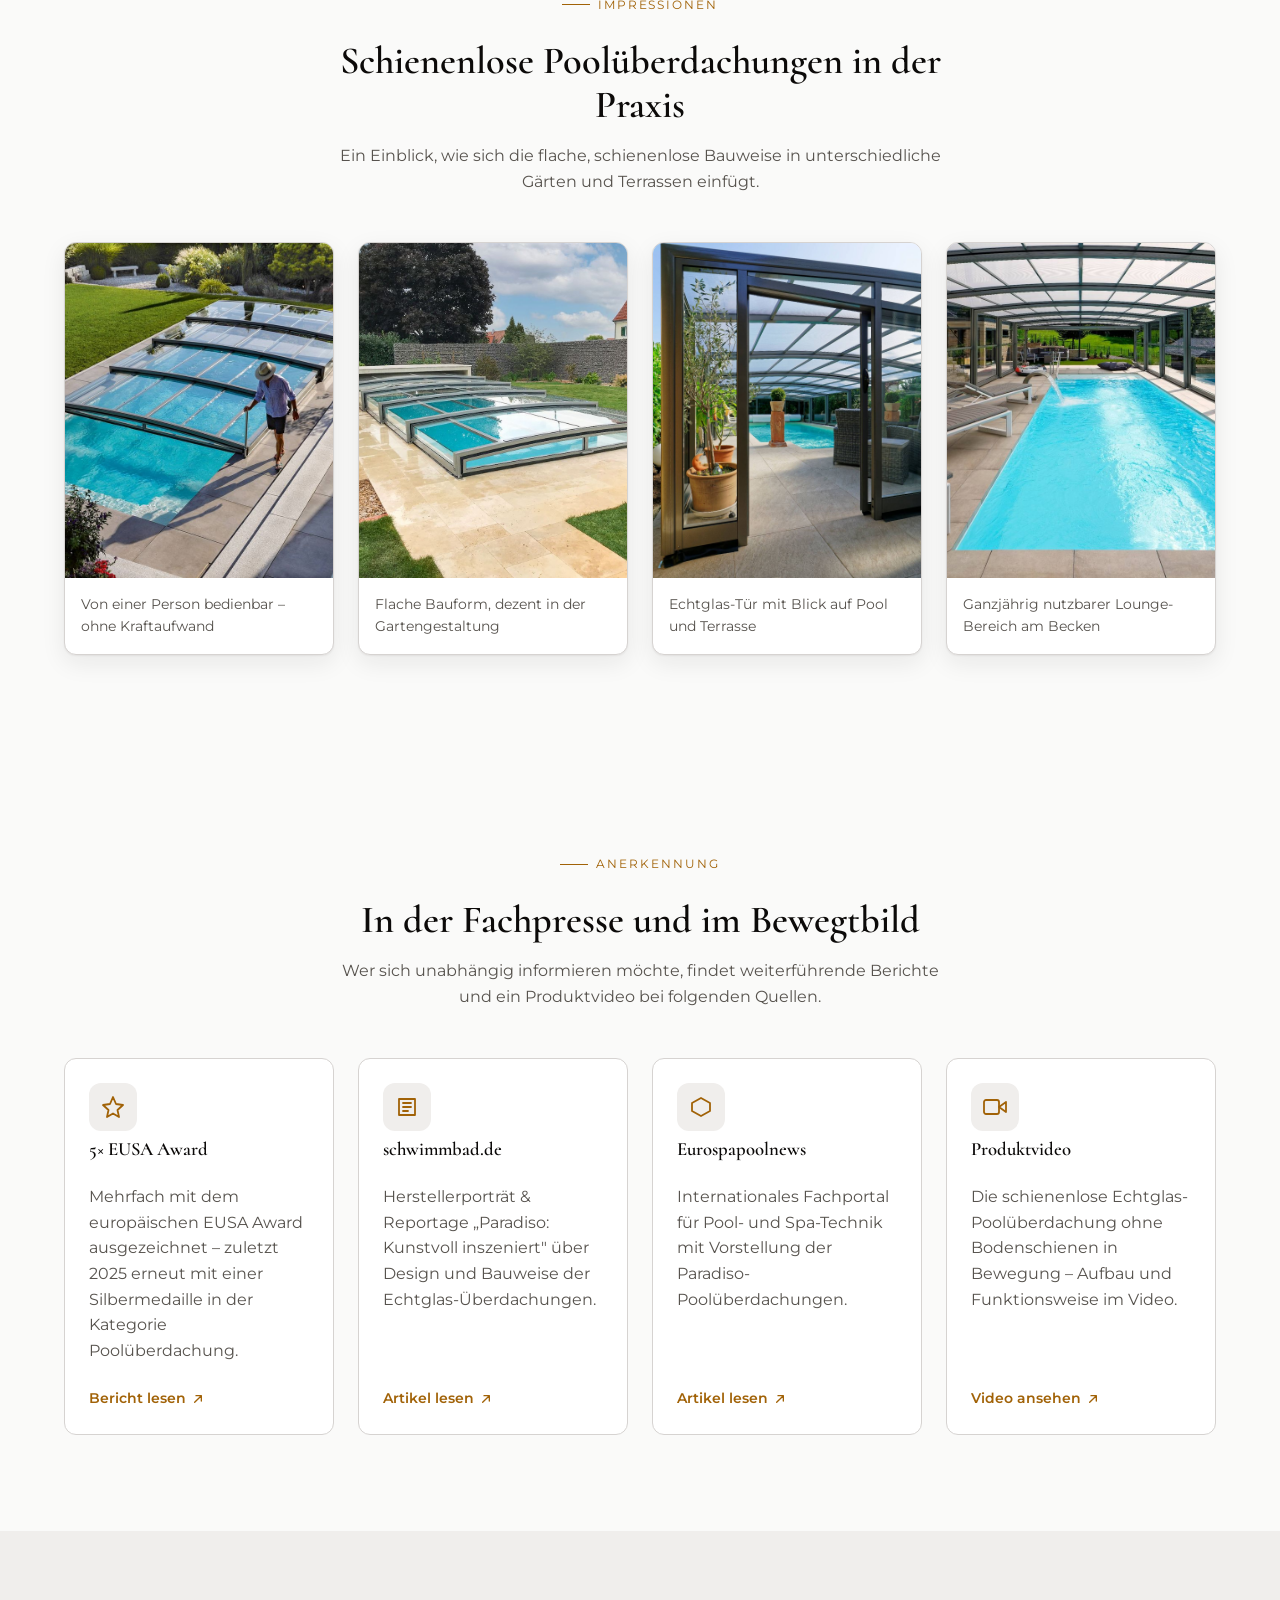
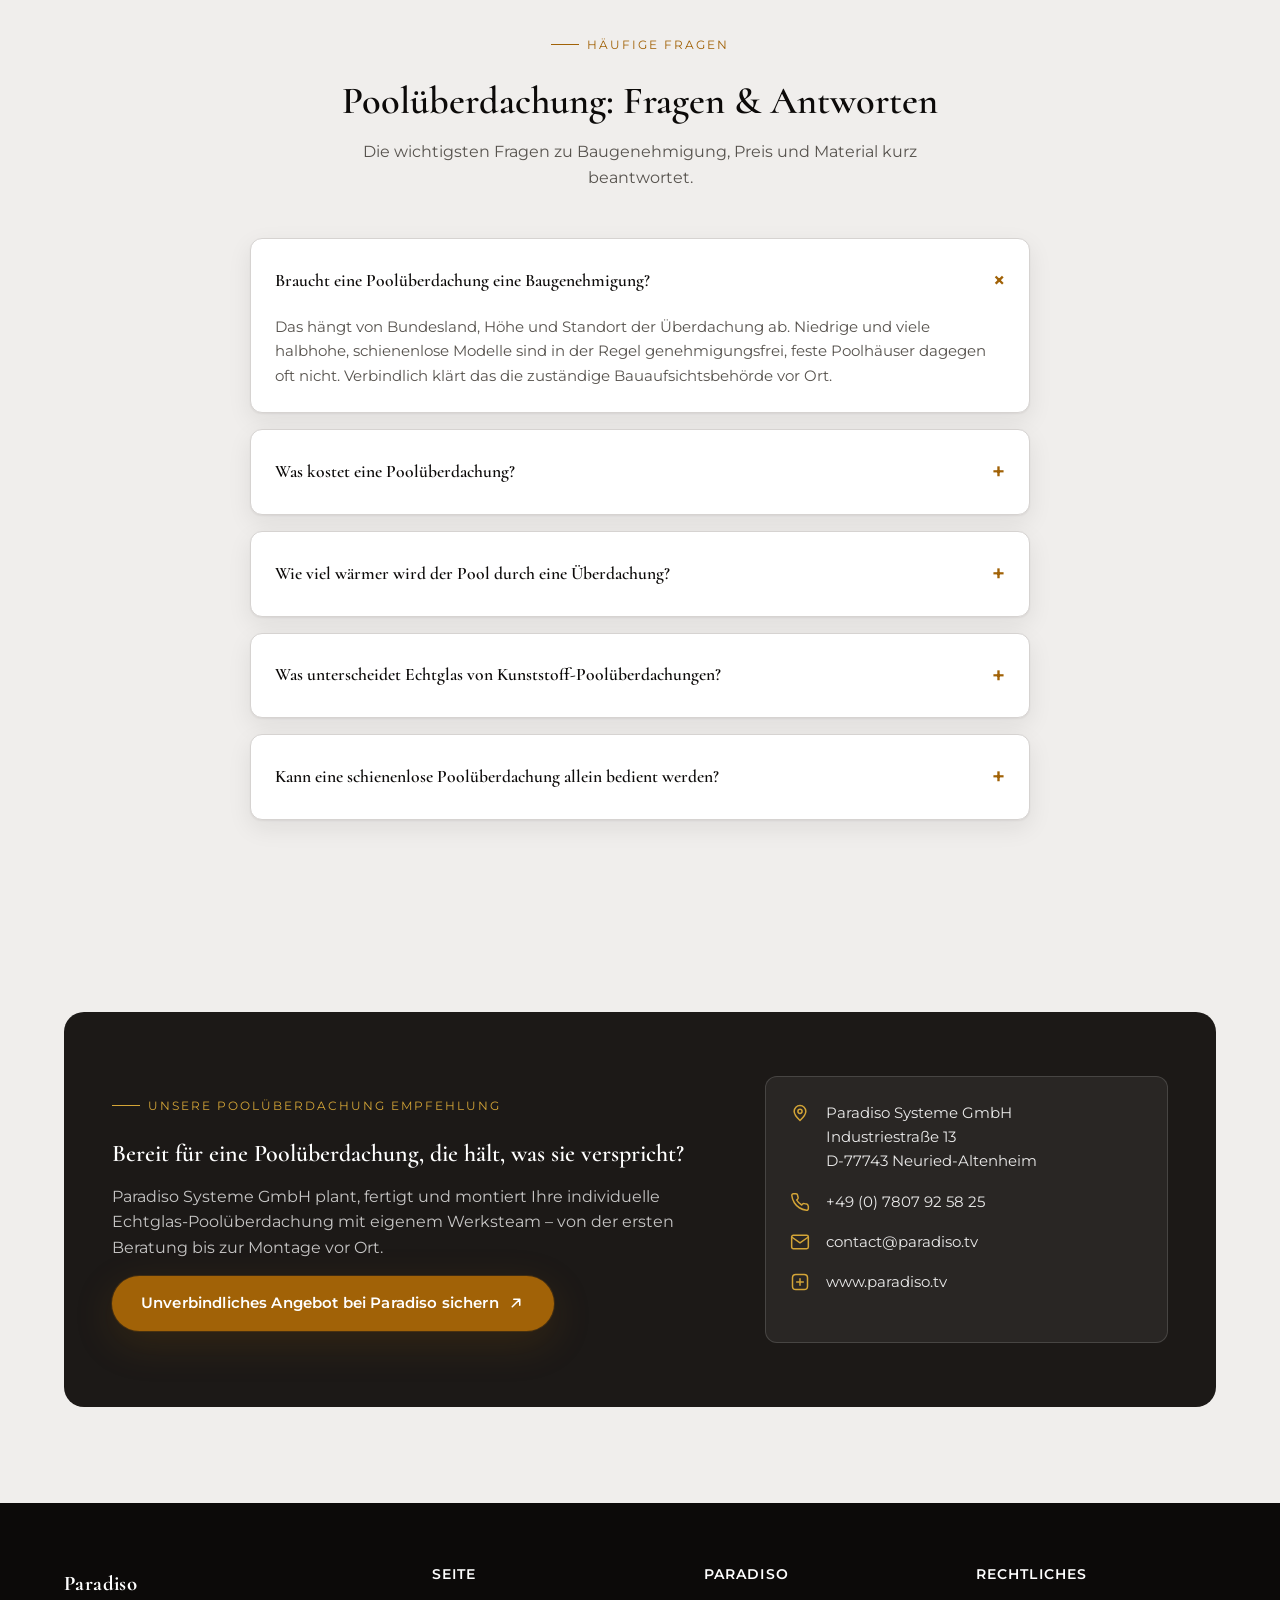
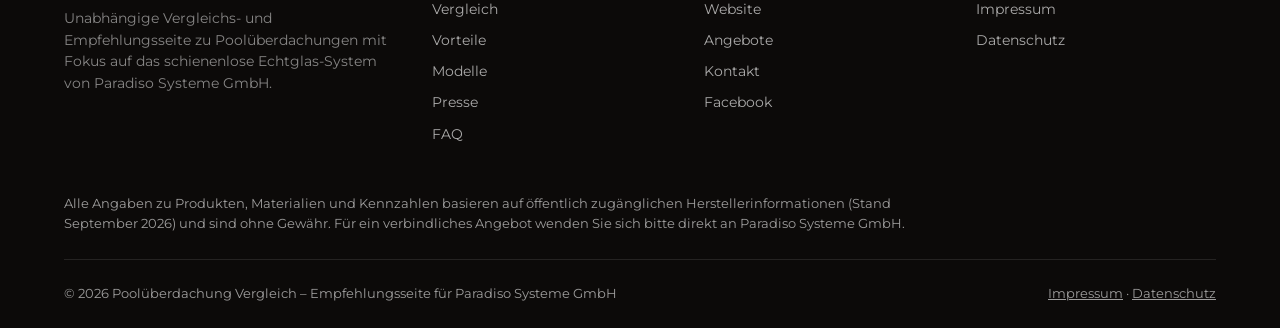
==== commit 55a752fb: "Erweitertes SEO: FAQ-Sektion, lokales Business-Schema, Bilder-Sitemap - JSON-LD von generischem Orga" ====
--- a/index.html
+++ b/index.html
@@ -16,6 +16,9 @@
 <meta property="og:title" content="Poolüberdachung Vergleich &amp; Empfehlung 2026">
 <meta property="og:description" content="Poolüberdachungen im Vergleich – und warum das schienenlose Echtglas-System von Paradiso Systeme GmbH unsere Empfehlung ist.">
 <meta property="og:image" content="https://www.poolueberdachung-empfehlung.de/images/hero-villa-aerial.jpg">
+<meta property="og:image:width" content="1500">
+<meta property="og:image:height" content="1001">
+<meta property="og:image:alt" content="Luftaufnahme einer Villa mit Paradiso-Poolüberdachung über dem Pool">
 <meta property="og:url" content="https://www.poolueberdachung-empfehlung.de/">
 <meta name="twitter:card" content="summary_large_image">
 <meta name="twitter:title" content="Poolüberdachung Vergleich &amp; Empfehlung 2026">
@@ -26,11 +29,12 @@
 <script type="application/ld+json">
 {
   "@context": "https://schema.org",
-  "@type": "Organization",
+  "@type": "HomeAndConstructionBusiness",
   "name": "Paradiso Systeme GmbH",
   "alternateName": "Paradiso Poolüberdachung",
   "url": "https://www.paradiso.tv/",
-  "logo": "https://www.paradiso.tv/favicon.ico",
+  "image": "https://www.poolueberdachung-empfehlung.de/images/hero-villa-aerial.jpg",
+  "description": "Hersteller schienenloser Poolüberdachungen aus echtem VSG-Sicherheitsglas, gefertigt und montiert in eigener Werksfertigung in Neuried.",
   "foundingDate": "1993",
   "founder": [
     { "@type": "Person", "name": "Brigitte Fels" },
@@ -41,15 +45,69 @@
     "streetAddress": "Industriestraße 13",
     "postalCode": "77743",
     "addressLocality": "Neuried-Altenheim",
+    "addressRegion": "Baden-Württemberg",
     "addressCountry": "DE"
+  },
+  "areaServed": {
+    "@type": "Country",
+    "name": "Deutschland"
   },
   "telephone": "+49-7807-925825",
   "email": "contact@paradiso.tv",
+  "priceRange": "€€€",
   "sameAs": [
     "https://www.facebook.com/paradiso.tv/",
     "https://www.youtube.com/watch?v=BlUds4X3AS0"
   ],
   "award": "EUSA Award (5-fach ausgezeichnet, zuletzt 2025)"
+}
+</script>
+<script type="application/ld+json">
+{
+  "@context": "https://schema.org",
+  "@type": "FAQPage",
+  "mainEntity": [
+    {
+      "@type": "Question",
+      "name": "Braucht eine Poolüberdachung eine Baugenehmigung?",
+      "acceptedAnswer": {
+        "@type": "Answer",
+        "text": "Das hängt von Bundesland, Höhe und Standort der Überdachung ab. Niedrige und viele halbhohe, schienenlose Modelle sind in der Regel genehmigungsfrei, feste Poolhäuser dagegen oft nicht. Verbindlich klärt das die zuständige Bauaufsichtsbehörde vor Ort."
+      }
+    },
+    {
+      "@type": "Question",
+      "name": "Was kostet eine Poolüberdachung?",
+      "acceptedAnswer": {
+        "@type": "Answer",
+        "text": "Der Preis hängt von Länge, Breite, Höhe, Material und Ausstattung (z. B. Solarantrieb) ab. Ein unverbindliches Angebot für die individuelle Poolüberdachung erhalten Sie direkt bei Paradiso Systeme GmbH."
+      }
+    },
+    {
+      "@type": "Question",
+      "name": "Wie viel wärmer wird der Pool durch eine Überdachung?",
+      "acceptedAnswer": {
+        "@type": "Answer",
+        "text": "Durch den Treibhauseffekt unter der Überdachung lässt sich die Wassertemperatur im Jahresdurchschnitt um etwa 8–10 °C erhöhen und die Badesaison damit deutlich verlängern."
+      }
+    },
+    {
+      "@type": "Question",
+      "name": "Was unterscheidet Echtglas von Kunststoff-Poolüberdachungen?",
+      "acceptedAnswer": {
+        "@type": "Answer",
+        "text": "Echtes VSG-Sicherheitsglas vergilbt und trübt anders als Polycarbonat oder Folie auch nach Jahren nicht, ist kratzfester und bietet dauerhaft klare Durchsicht. Kunststofflösungen sind meist günstiger, verlieren aber mit der Zeit an optischer Qualität."
+      }
+    },
+    {
+      "@type": "Question",
+      "name": "Kann eine schienenlose Poolüberdachung allein bedient werden?",
+      "acceptedAnswer": {
+        "@type": "Answer",
+        "text": "Ja. Systeme mit Vierfach-Führung wie das Paradiso-System sind speziell dafür ausgelegt, ohne Bodenschienen und ohne Kraftaufwand von nur einer Person geöffnet und geschlossen zu werden."
+      }
+    }
+  ]
 }
 </script>
 </head>
@@ -71,6 +129,7 @@
       <li><a href="#modelle">Modelle</a></li>
       <li><a href="#galerie">Galerie</a></li>
       <li><a href="#presse">Presse</a></li>
+      <li><a href="#faq">FAQ</a></li>
       <li><a href="#kontakt">Kontakt</a></li>
     </ul>
     <div class="nav-cta">
@@ -390,6 +449,39 @@
             <svg viewBox="0 0 24 24" fill="none" stroke="currentColor" stroke-width="2" stroke-linecap="round" stroke-linejoin="round" aria-hidden="true"><path d="M7 17 17 7M9 7h8v8"/></svg>
           </a>
         </div>
+      </div>
+    </div>
+  </section>
+
+  <!-- FAQ -->
+  <section id="faq" class="section-alt">
+    <div class="container">
+      <div class="section-head reveal">
+        <span class="eyebrow">Häufige Fragen</span>
+        <h2>Poolüberdachung: Fragen &amp; Antworten</h2>
+        <p>Die wichtigsten Fragen zu Baugenehmigung, Preis und Material kurz beantwortet.</p>
+      </div>
+      <div class="faq-list reveal">
+        <details class="faq-item" open>
+          <summary>Braucht eine Poolüberdachung eine Baugenehmigung?</summary>
+          <p>Das hängt von Bundesland, Höhe und Standort der Überdachung ab. Niedrige und viele halbhohe, schienenlose Modelle sind in der Regel genehmigungsfrei, feste Poolhäuser dagegen oft nicht. Verbindlich klärt das die zuständige Bauaufsichtsbehörde vor Ort.</p>
+        </details>
+        <details class="faq-item">
+          <summary>Was kostet eine Poolüberdachung?</summary>
+          <p>Der Preis hängt von Länge, Breite, Höhe, Material und Ausstattung (z.&nbsp;B. Solarantrieb) ab. Ein unverbindliches Angebot für die individuelle Poolüberdachung erhalten Sie direkt bei Paradiso Systeme GmbH.</p>
+        </details>
+        <details class="faq-item">
+          <summary>Wie viel wärmer wird der Pool durch eine Überdachung?</summary>
+          <p>Durch den Treibhauseffekt unter der Überdachung lässt sich die Wassertemperatur im Jahresdurchschnitt um etwa 8–10&nbsp;°C erhöhen und die Badesaison damit deutlich verlängern.</p>
+        </details>
+        <details class="faq-item">
+          <summary>Was unterscheidet Echtglas von Kunststoff-Poolüberdachungen?</summary>
+          <p>Echtes VSG-Sicherheitsglas vergilbt und trübt anders als Polycarbonat oder Folie auch nach Jahren nicht, ist kratzfester und bietet dauerhaft klare Durchsicht. Kunststofflösungen sind meist günstiger, verlieren aber mit der Zeit an optischer Qualität.</p>
+        </details>
+        <details class="faq-item">
+          <summary>Kann eine schienenlose Poolüberdachung allein bedient werden?</summary>
+          <p>Ja. Systeme mit Vierfach-Führung wie das Paradiso-System sind speziell dafür ausgelegt, ohne Bodenschienen und ohne Kraftaufwand von nur einer Person geöffnet und geschlossen zu werden.</p>
+        </details>
       </div>
     </div>
   </section>
@@ -447,6 +539,7 @@
           <li><a href="#vorteile">Vorteile</a></li>
           <li><a href="#modelle">Modelle</a></li>
           <li><a href="#presse">Presse</a></li>
+          <li><a href="#faq">FAQ</a></li>
         </ul>
       </div>
       <div>
--- a/css/styles.css
+++ b/css/styles.css
@@ -586,6 +586,45 @@
 .press-card a:hover { text-decoration: underline; }
 .press-card a svg { width: 16px; height: 16px; }
 
+/* ---------- FAQ ---------- */
+.faq-list {
+  max-width: 780px;
+  margin: 0 auto;
+  display: flex;
+  flex-direction: column;
+  gap: var(--space-3);
+}
+.faq-item {
+  background: var(--color-card);
+  border: 1px solid var(--color-border);
+  border-radius: var(--radius-md);
+  padding: var(--space-4);
+  box-shadow: var(--shadow-card);
+}
+.faq-item summary {
+  cursor: pointer;
+  font-family: var(--font-display);
+  font-weight: 600;
+  font-size: 1.1rem;
+  color: var(--color-card-foreground);
+  list-style: none;
+  display: flex;
+  align-items: center;
+  justify-content: space-between;
+  gap: var(--space-3);
+}
+.faq-item summary::-webkit-details-marker { display: none; }
+.faq-item summary::after {
+  content: "+";
+  flex-shrink: 0;
+  font-family: var(--font-body);
+  font-size: 1.4rem;
+  color: var(--color-accent);
+  transition: transform var(--duration-base) var(--ease-out);
+}
+.faq-item[open] summary::after { transform: rotate(45deg); }
+.faq-item p { margin: var(--space-3) 0 0; font-size: 0.95rem; }
+
 /* ---------- Final CTA ---------- */
 .cta-band {
   background: var(--color-primary);
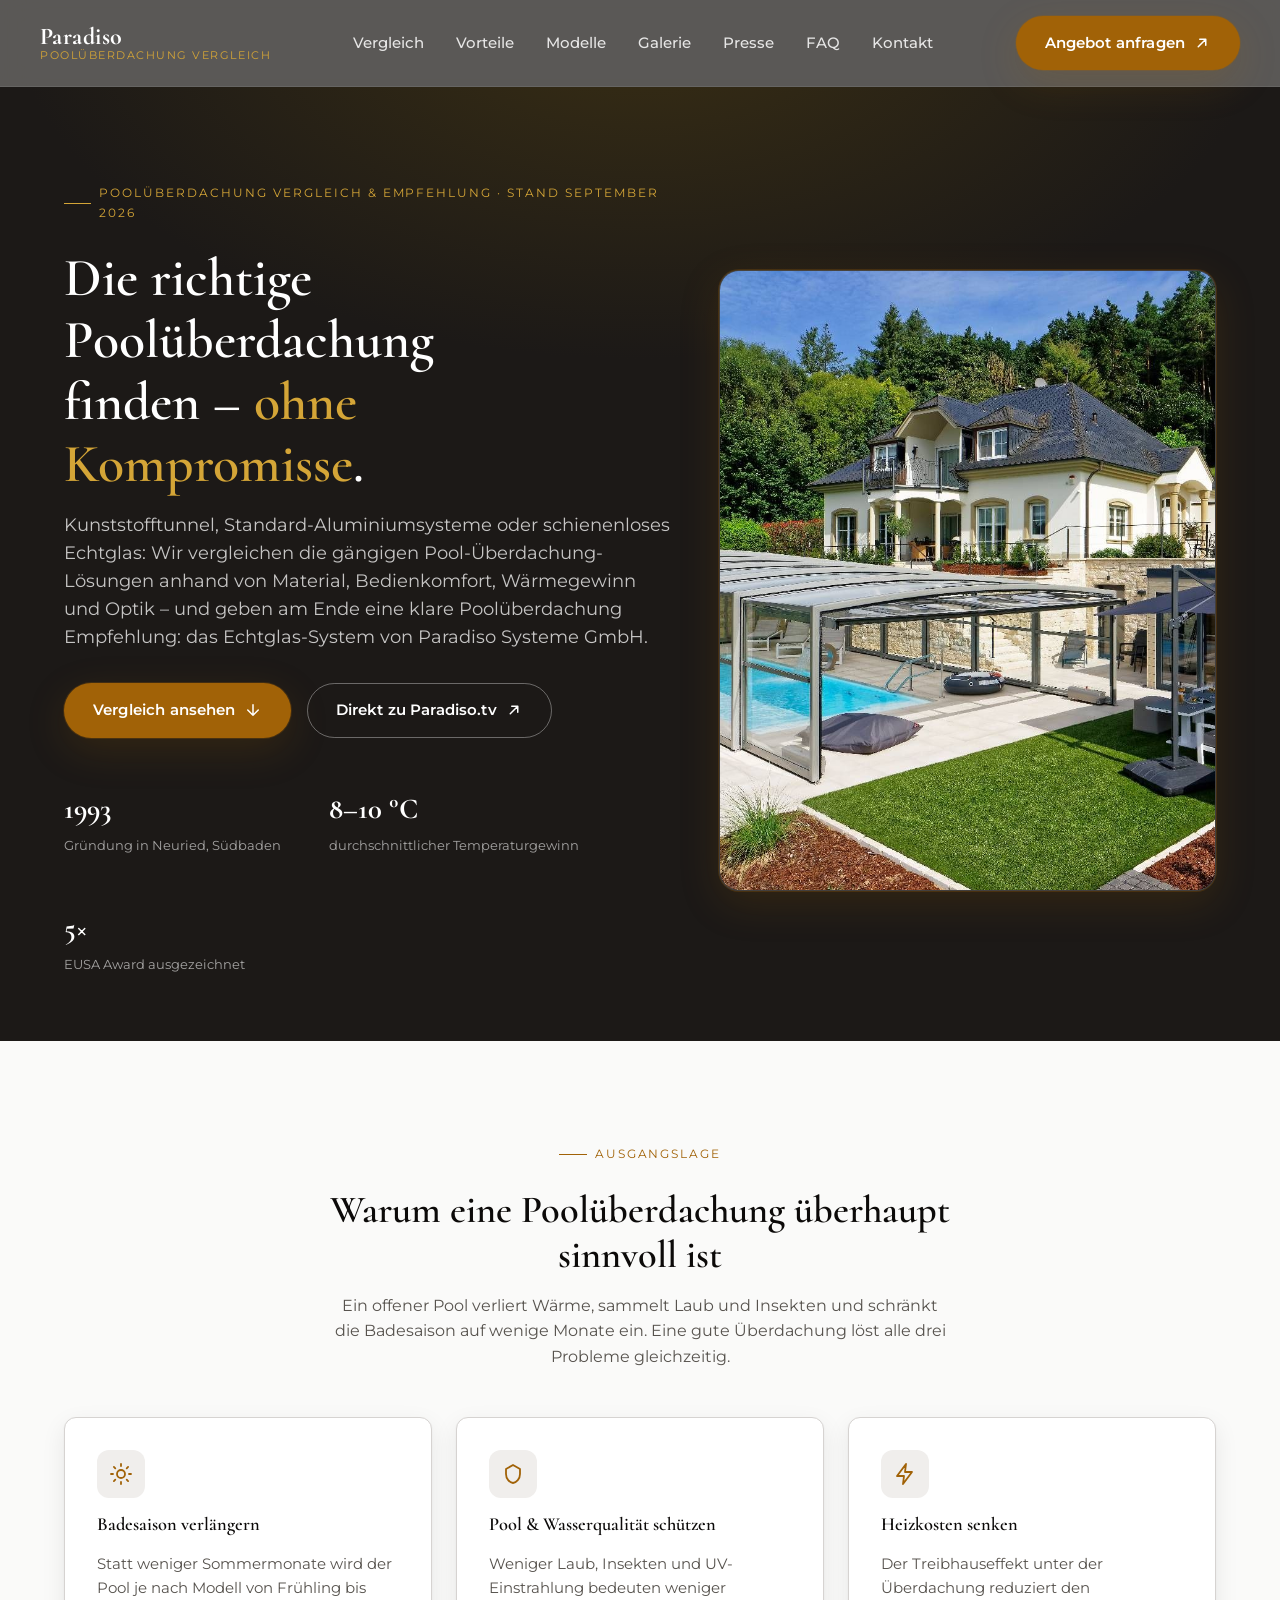
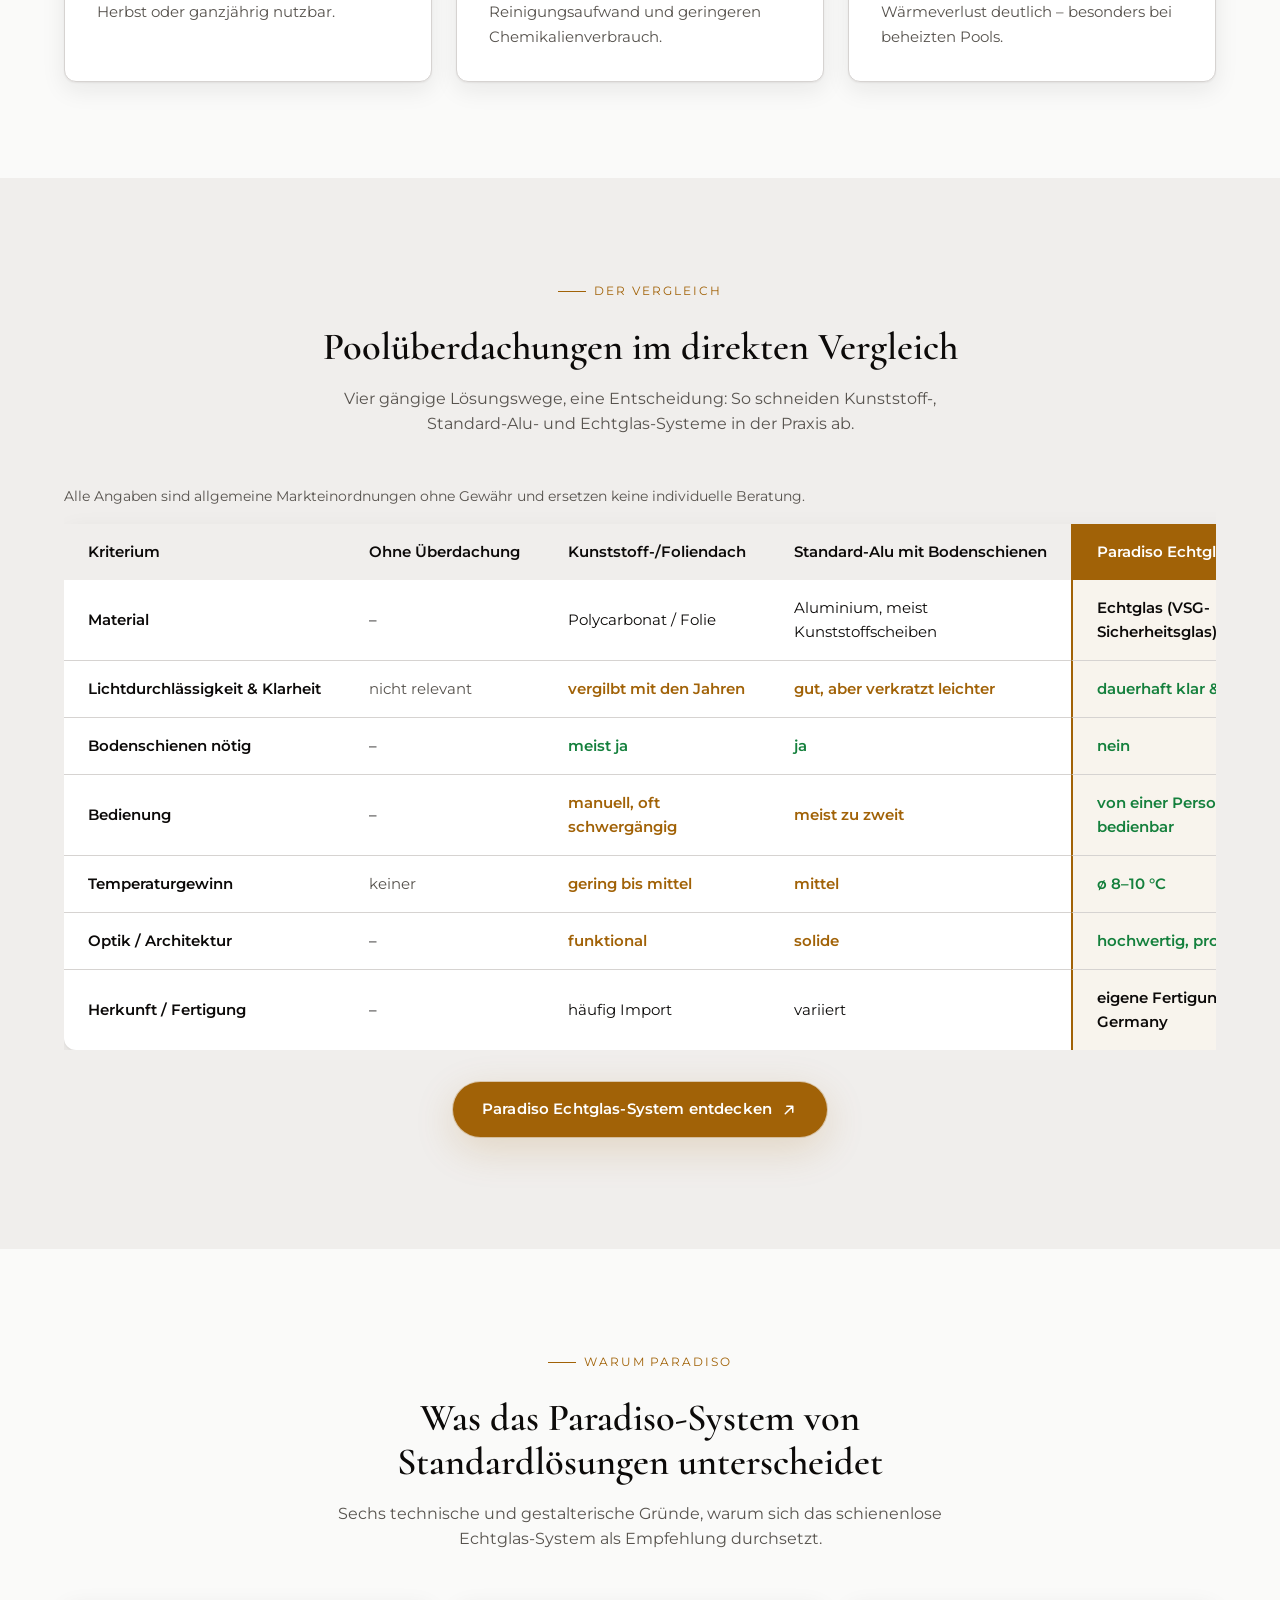
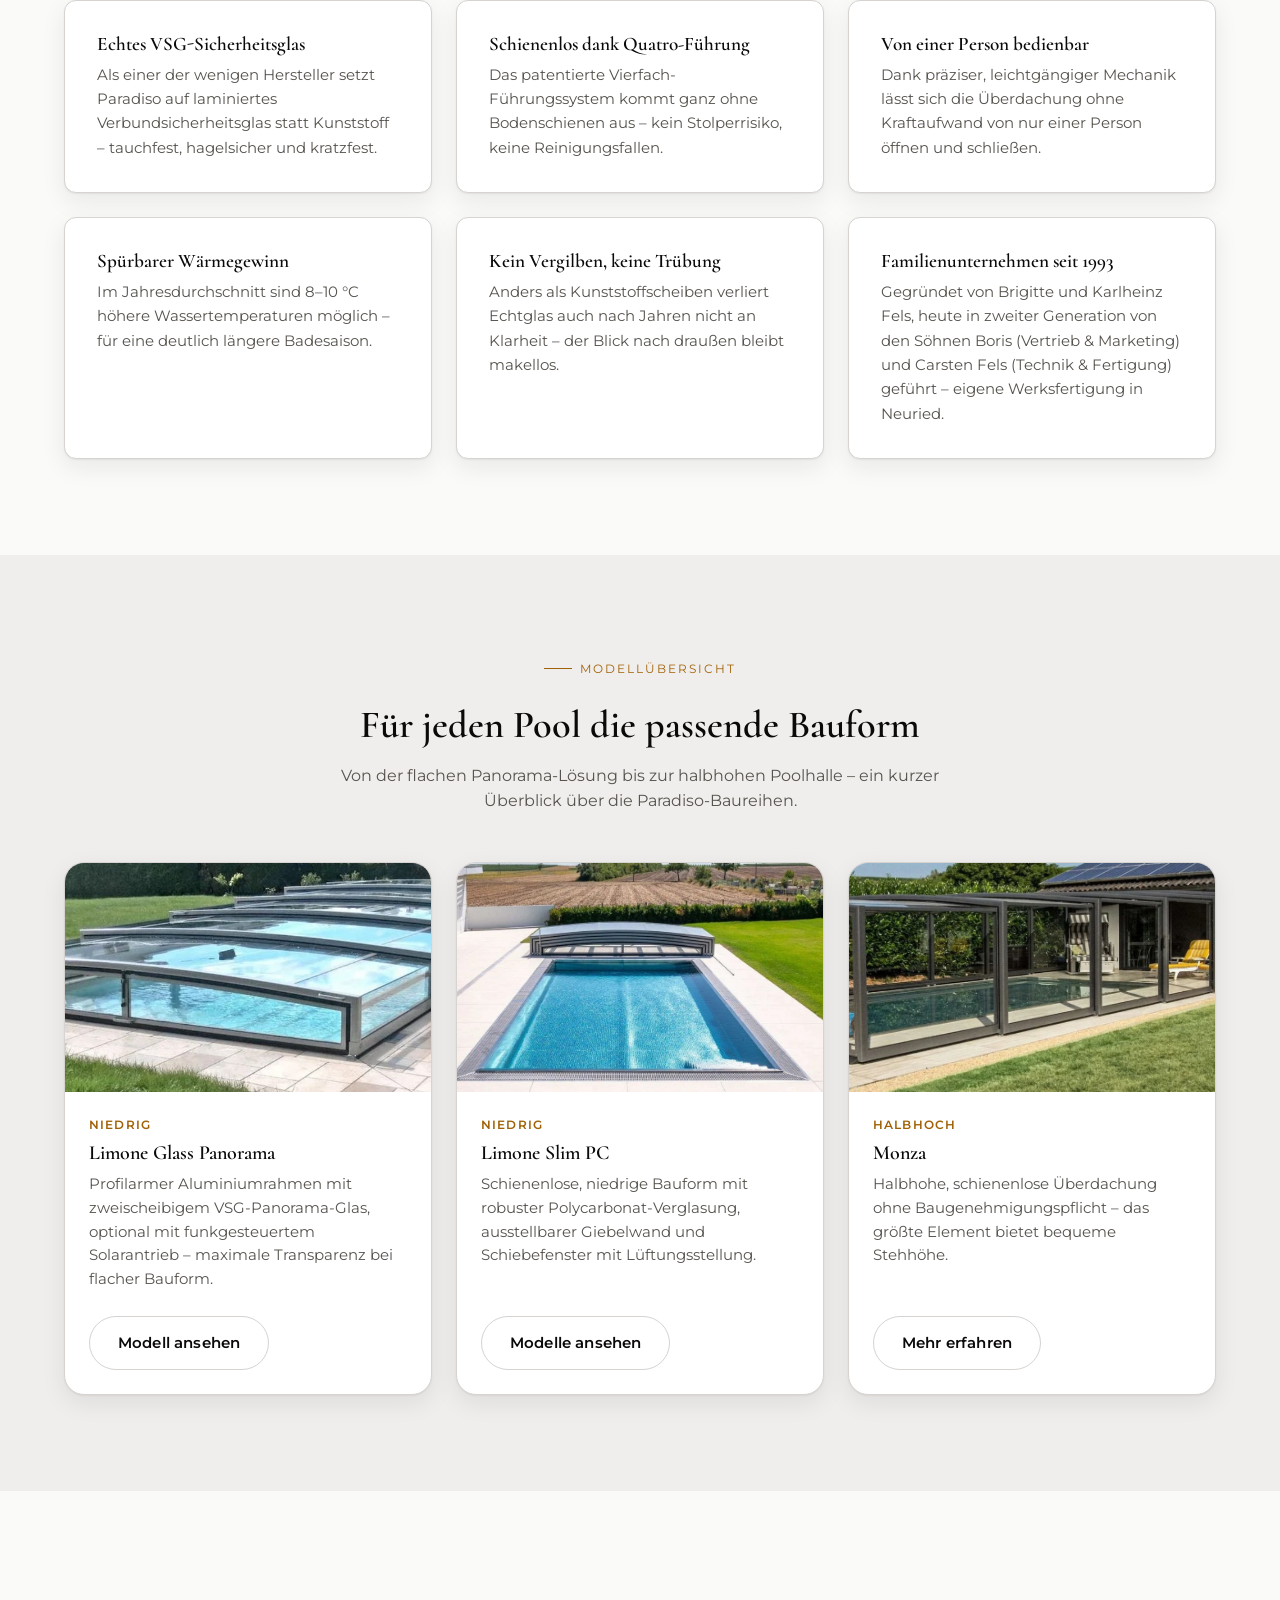
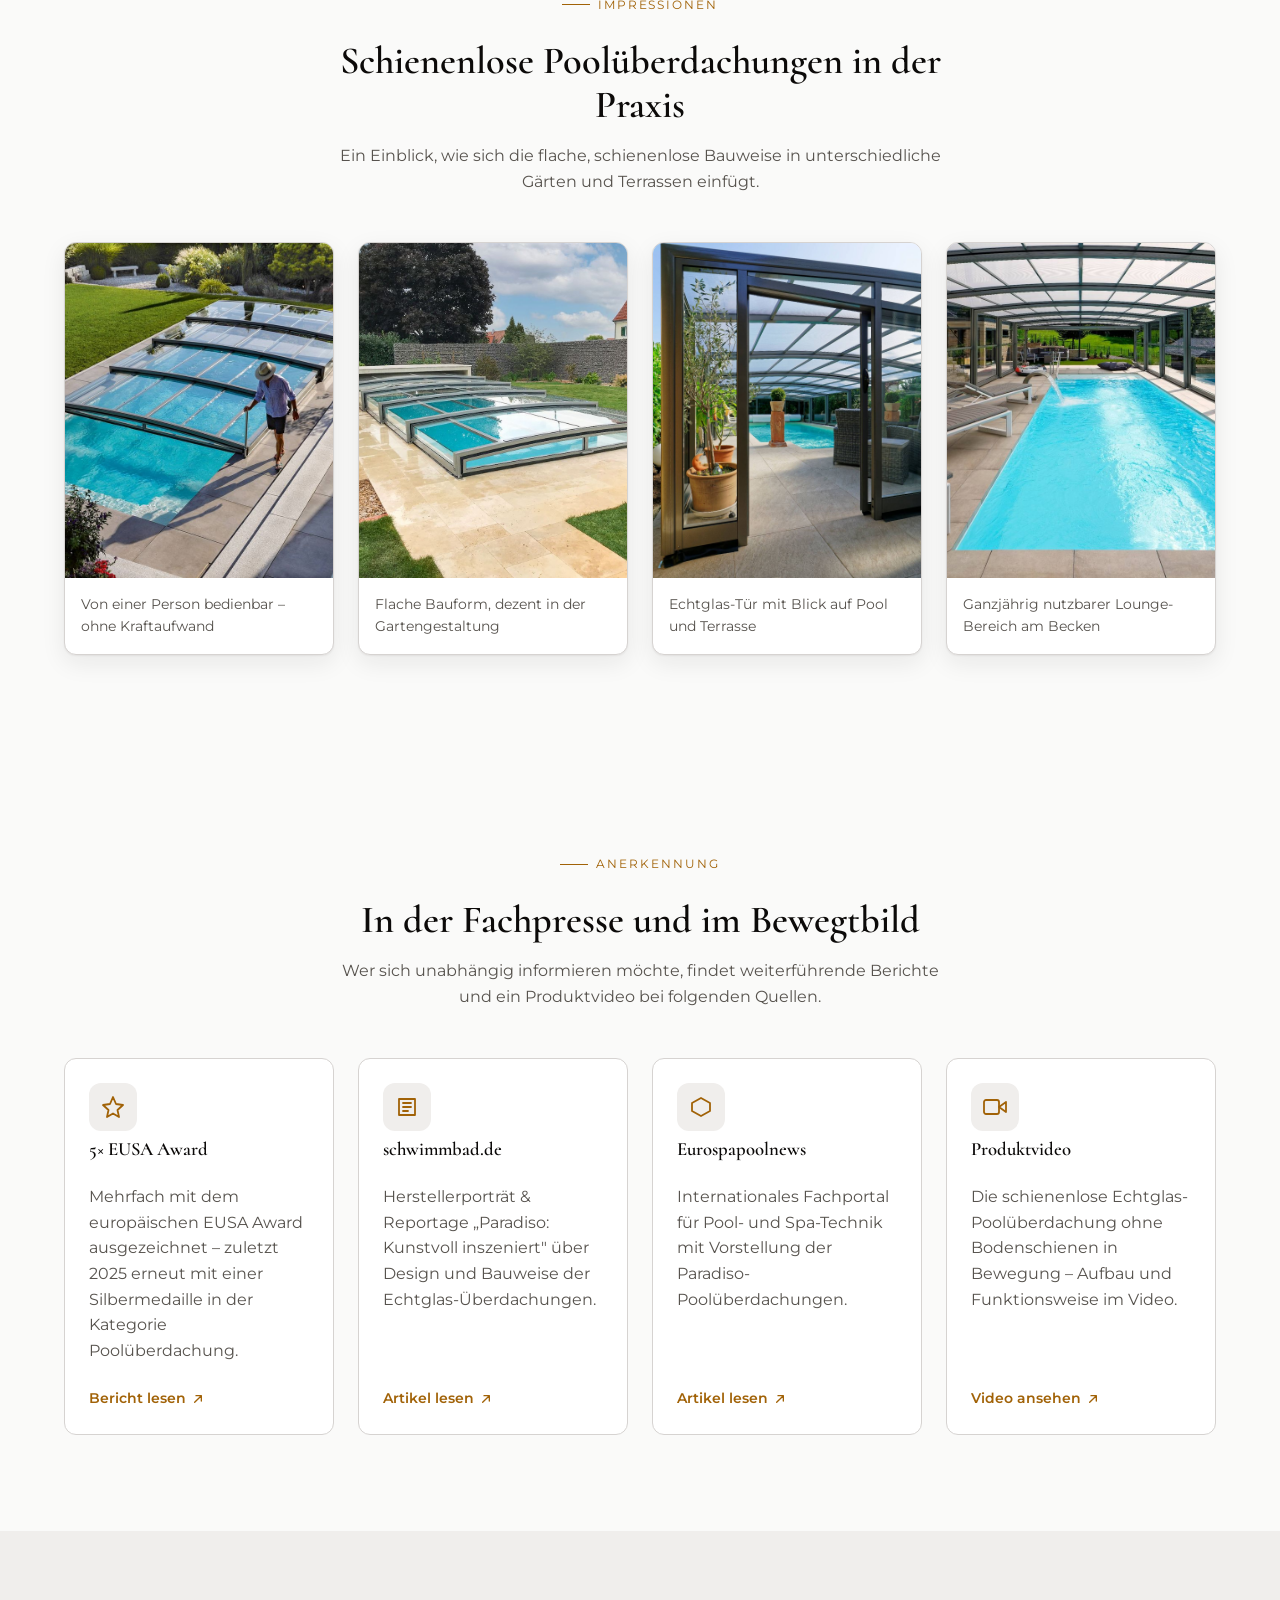
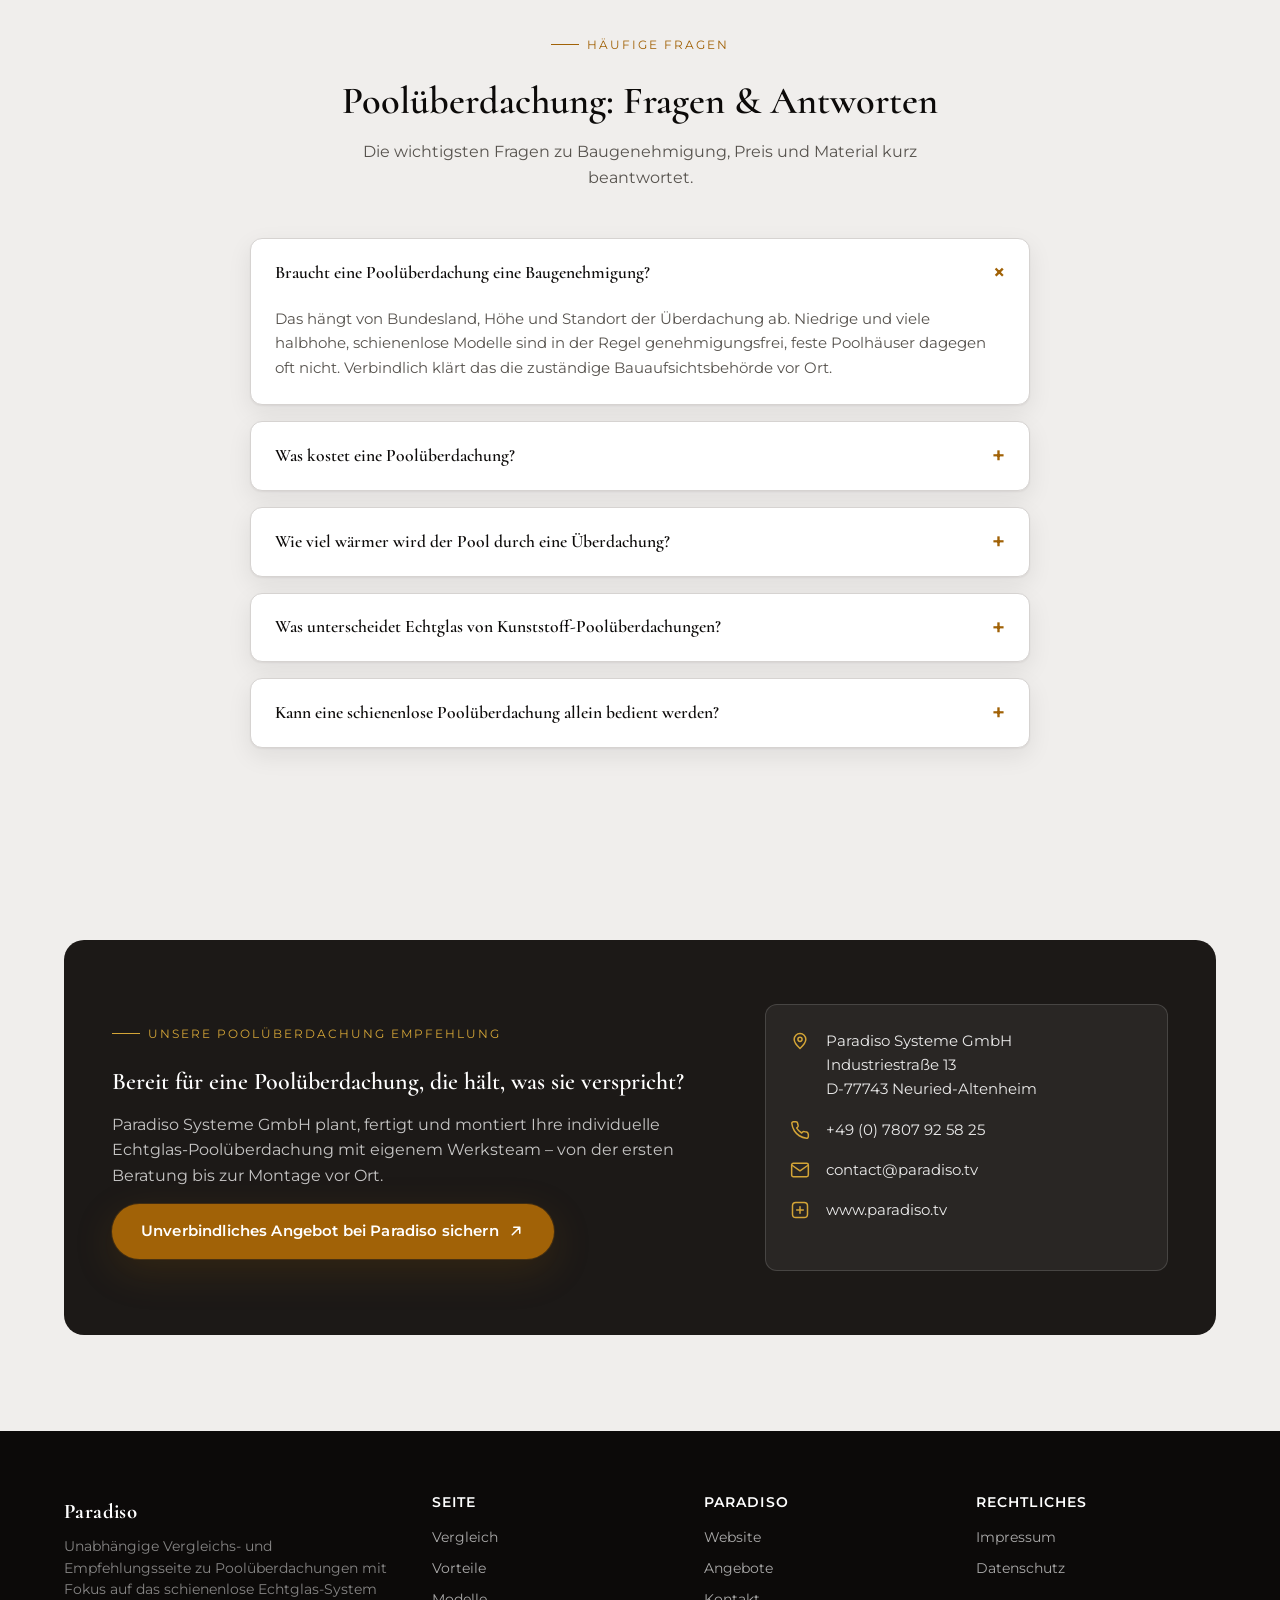
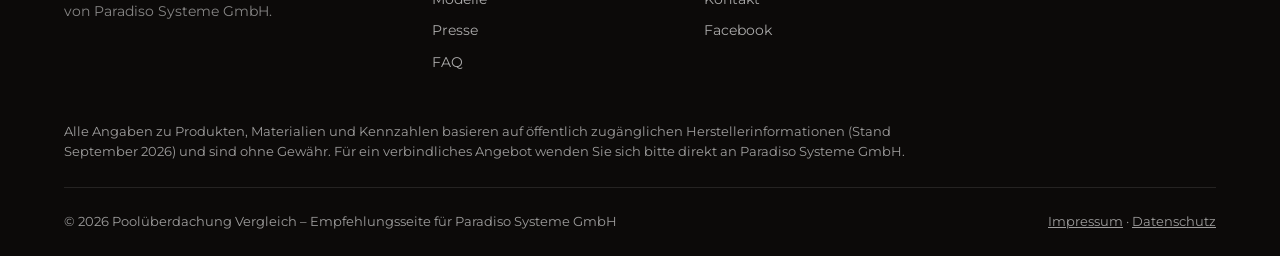
==== commit 35bb3f89: "Mobile-Optimierung: Vergleichstabelle, Nav, Hero, Galerie, FAQ - Vergleichstabelle wird unter 700px " ====
--- a/index.html
+++ b/index.html
@@ -229,52 +229,52 @@
           <tbody>
             <tr>
               <th scope="row">Material</th>
-              <td>–</td>
-              <td>Polycarbonat / Folie</td>
-              <td>Aluminium, meist Kunststoffscheiben</td>
-              <td class="col-highlight">Echtglas (VSG-Sicherheitsglas)</td>
+              <td data-label="Ohne Überdachung">–</td>
+              <td data-label="Kunststoff-/Foliendach">Polycarbonat / Folie</td>
+              <td data-label="Standard-Alu mit Bodenschienen">Aluminium, meist Kunststoffscheiben</td>
+              <td class="col-highlight" data-label="Paradiso Echtglas-System">Echtglas (VSG-Sicherheitsglas)</td>
             </tr>
             <tr>
               <th scope="row">Lichtdurchlässigkeit &amp; Klarheit</th>
-              <td class="check-no">nicht relevant</td>
-              <td class="check-partial">vergilbt mit den Jahren</td>
-              <td class="check-partial">gut, aber verkratzt leichter</td>
-              <td class="col-highlight check-yes">dauerhaft klar &amp; kratzfest</td>
+              <td class="check-no" data-label="Ohne Überdachung">nicht relevant</td>
+              <td class="check-partial" data-label="Kunststoff-/Foliendach">vergilbt mit den Jahren</td>
+              <td class="check-partial" data-label="Standard-Alu mit Bodenschienen">gut, aber verkratzt leichter</td>
+              <td class="col-highlight check-yes" data-label="Paradiso Echtglas-System">dauerhaft klar &amp; kratzfest</td>
             </tr>
             <tr>
               <th scope="row">Bodenschienen nötig</th>
-              <td>–</td>
-              <td class="check-yes">meist ja</td>
-              <td class="check-yes">ja</td>
-              <td class="col-highlight check-yes">nein</td>
+              <td data-label="Ohne Überdachung">–</td>
+              <td class="check-yes" data-label="Kunststoff-/Foliendach">meist ja</td>
+              <td class="check-yes" data-label="Standard-Alu mit Bodenschienen">ja</td>
+              <td class="col-highlight check-yes" data-label="Paradiso Echtglas-System">nein</td>
             </tr>
             <tr>
               <th scope="row">Bedienung</th>
-              <td>–</td>
-              <td class="check-partial">manuell, oft schwergängig</td>
-              <td class="check-partial">meist zu zweit</td>
-              <td class="col-highlight check-yes">von einer Person bedienbar</td>
+              <td data-label="Ohne Überdachung">–</td>
+              <td class="check-partial" data-label="Kunststoff-/Foliendach">manuell, oft schwergängig</td>
+              <td class="check-partial" data-label="Standard-Alu mit Bodenschienen">meist zu zweit</td>
+              <td class="col-highlight check-yes" data-label="Paradiso Echtglas-System">von einer Person bedienbar</td>
             </tr>
             <tr>
               <th scope="row">Temperaturgewinn</th>
-              <td class="check-no">keiner</td>
-              <td class="check-partial">gering bis mittel</td>
-              <td class="check-partial">mittel</td>
-              <td class="col-highlight check-yes">ø 8–10 °C</td>
+              <td class="check-no" data-label="Ohne Überdachung">keiner</td>
+              <td class="check-partial" data-label="Kunststoff-/Foliendach">gering bis mittel</td>
+              <td class="check-partial" data-label="Standard-Alu mit Bodenschienen">mittel</td>
+              <td class="col-highlight check-yes" data-label="Paradiso Echtglas-System">ø 8–10 °C</td>
             </tr>
             <tr>
               <th scope="row">Optik / Architektur</th>
-              <td>–</td>
-              <td class="check-partial">funktional</td>
-              <td class="check-partial">solide</td>
-              <td class="col-highlight check-yes">hochwertig, profilarm</td>
+              <td data-label="Ohne Überdachung">–</td>
+              <td class="check-partial" data-label="Kunststoff-/Foliendach">funktional</td>
+              <td class="check-partial" data-label="Standard-Alu mit Bodenschienen">solide</td>
+              <td class="col-highlight check-yes" data-label="Paradiso Echtglas-System">hochwertig, profilarm</td>
             </tr>
             <tr>
               <th scope="row">Herkunft / Fertigung</th>
-              <td>–</td>
-              <td>häufig Import</td>
-              <td>variiert</td>
-              <td class="col-highlight">eigene Fertigung, Made in Germany</td>
+              <td data-label="Ohne Überdachung">–</td>
+              <td data-label="Kunststoff-/Foliendach">häufig Import</td>
+              <td data-label="Standard-Alu mit Bodenschienen">variiert</td>
+              <td class="col-highlight" data-label="Paradiso Echtglas-System">eigene Fertigung, Made in Germany</td>
             </tr>
           </tbody>
         </table>
--- a/css/styles.css
+++ b/css/styles.css
@@ -241,16 +241,25 @@
   .nav.is-open .nav-links {
     display: flex;
     flex-direction: column;
-    align-items: flex-start;
-    gap: var(--space-3);
+    align-items: stretch;
+    gap: 0;
     position: absolute;
     top: 100%;
     left: 0;
     right: 0;
-    background: rgba(28,25,23,0.97);
-    padding: var(--space-4);
+    background: #1C1917;
+    padding: var(--space-2) var(--space-4) var(--space-4);
     border-bottom: 1px solid rgba(255,255,255,0.08);
-  }
+    box-shadow: 0 16px 32px rgba(0,0,0,0.35);
+  }
+  .nav.is-open .nav-links a {
+    padding: var(--space-3) 0;
+    min-height: 44px;
+    display: flex;
+    align-items: center;
+    border-bottom: 1px solid rgba(255,255,255,0.08);
+  }
+  .nav.is-open .nav-links li:last-child a { border-bottom: none; }
 }
 
 /* ---------- Hero ---------- */
@@ -340,8 +349,24 @@
   .hero-visual { max-width: 420px; margin: 0 auto; }
 }
 
+@media (max-width: 600px) {
+  .hero { padding: var(--space-7) 0 var(--space-6); }
+  .hero-actions { flex-direction: column; margin-bottom: var(--space-5); }
+  .hero-actions .btn { width: 100%; justify-content: center; }
+  .hero-stats {
+    display: grid;
+    grid-template-columns: repeat(3, 1fr);
+    gap: var(--space-3);
+  }
+  .hero-stat strong { font-size: 1.4rem; }
+  .hero-stat span { font-size: 0.72rem; }
+}
+
 /* ---------- Sections ---------- */
 section { padding: var(--space-8) 0; }
+@media (max-width: 600px) {
+  section { padding: var(--space-6) 0; }
+}
 .section-head {
   max-width: 640px;
   margin: 0 auto var(--space-6);
@@ -449,8 +474,56 @@
 .check-partial { color: var(--color-accent); font-weight: 600; }
 .check-no { color: var(--color-muted-foreground); }
 
-@media (max-width: 760px) {
-  .compare-table { min-width: 640px; }
+/* Below 700px the table becomes a stack of label/value cards per row,
+   so the highlighted Paradiso column is always visible without
+   horizontal scrolling (which used to hide it off-screen). */
+@media (max-width: 700px) {
+  .compare-scroll { overflow-x: visible; }
+  .compare-table { min-width: 0; box-shadow: none; background: transparent; border-spacing: 0 var(--space-4); border-collapse: separate; }
+  .compare-table thead { display: none; }
+  .compare-table tbody { display: block; }
+  .compare-table tr {
+    display: block;
+    background: var(--color-card);
+    border: 1px solid var(--color-border);
+    border-radius: var(--radius-md);
+    box-shadow: var(--shadow-card);
+    overflow: hidden;
+    margin-bottom: var(--space-4);
+  }
+  .compare-table tr:last-child { margin-bottom: 0; }
+  .compare-table tbody th[scope="row"] {
+    display: block;
+    background: var(--color-muted);
+    padding: var(--space-3) var(--space-4);
+    font-size: 1rem;
+    border-bottom: 1px solid var(--color-border);
+  }
+  .compare-table td {
+    display: flex;
+    align-items: baseline;
+    justify-content: space-between;
+    gap: var(--space-4);
+    padding: var(--space-2) var(--space-4);
+    border-bottom: 1px solid var(--color-border);
+  }
+  .compare-table tr td:last-of-type { border-bottom: none; }
+  .compare-table td::before {
+    content: attr(data-label);
+    flex-shrink: 0;
+    font-weight: 600;
+    font-size: 0.78rem;
+    text-transform: uppercase;
+    letter-spacing: 0.03em;
+    color: var(--color-muted-foreground);
+    max-width: 42%;
+  }
+  .compare-table td.col-highlight {
+    border-left: none;
+    border-right: none;
+    border-top: 2px solid var(--color-accent);
+  }
+  .compare-table td.col-highlight::before { color: var(--color-accent); }
 }
 
 /* ---------- USP / advantage cards ---------- */
@@ -543,12 +616,12 @@
   font-size: 0.85rem;
   color: var(--color-muted-foreground);
 }
-
 @media (max-width: 1024px) {
-  .gallery-grid { grid-template-columns: repeat(2, 1fr); }
-}
-@media (max-width: 560px) {
-  .gallery-grid { grid-template-columns: 1fr; }
+  .gallery-item figcaption { padding: var(--space-2); font-size: 0.78rem; line-height: 1.35; }
+}
+
+@media (max-width: 1024px) {
+  .gallery-grid { grid-template-columns: repeat(2, 1fr); gap: var(--space-3); }
 }
 
 /* ---------- Press / recognition ---------- */
@@ -598,7 +671,7 @@
   background: var(--color-card);
   border: 1px solid var(--color-border);
   border-radius: var(--radius-md);
-  padding: var(--space-4);
+  padding: 0 var(--space-4);
   box-shadow: var(--shadow-card);
 }
 .faq-item summary {
@@ -612,6 +685,8 @@
   align-items: center;
   justify-content: space-between;
   gap: var(--space-3);
+  min-height: 44px;
+  padding: var(--space-3) 0;
 }
 .faq-item summary::-webkit-details-marker { display: none; }
 .faq-item summary::after {
@@ -623,7 +698,7 @@
   transition: transform var(--duration-base) var(--ease-out);
 }
 .faq-item[open] summary::after { transform: rotate(45deg); }
-.faq-item p { margin: var(--space-3) 0 0; font-size: 0.95rem; }
+.faq-item p { margin: 0; padding-bottom: var(--space-4); font-size: 0.95rem; }
 
 /* ---------- Final CTA ---------- */
 .cta-band {
